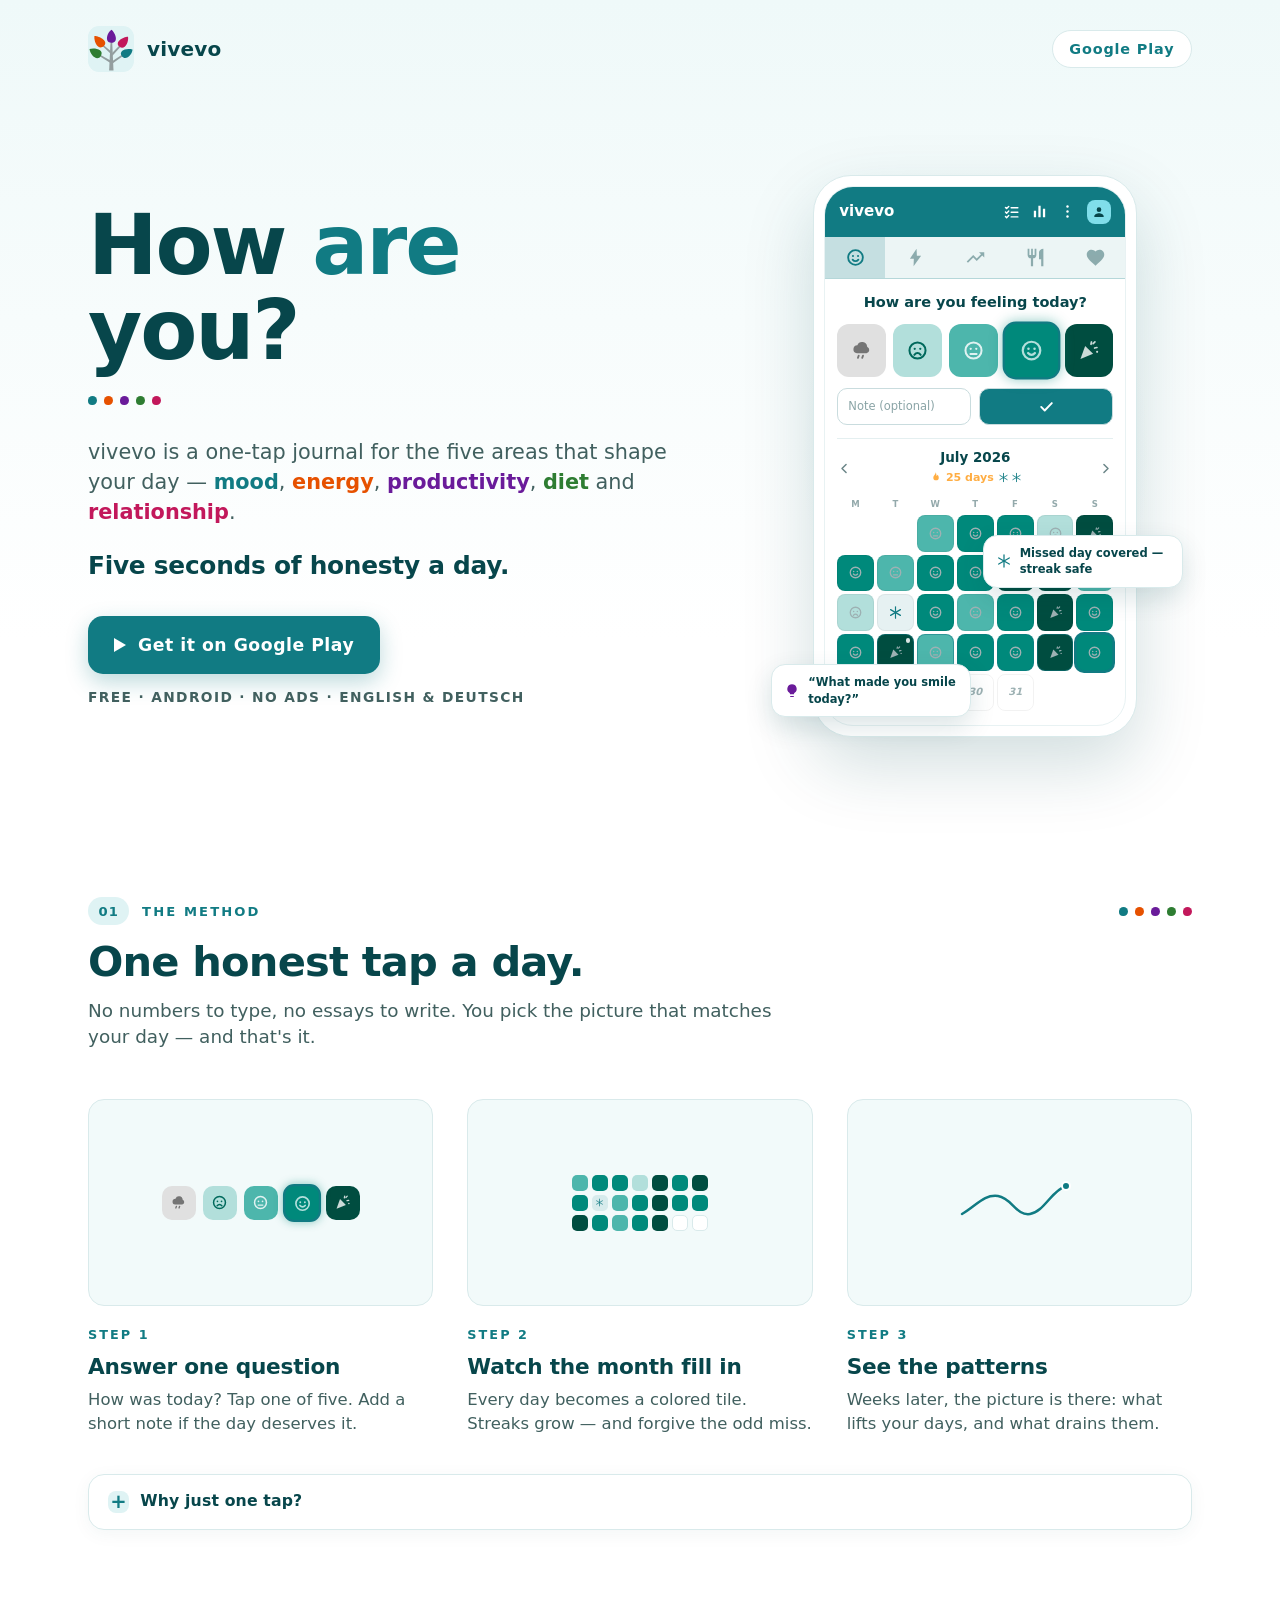
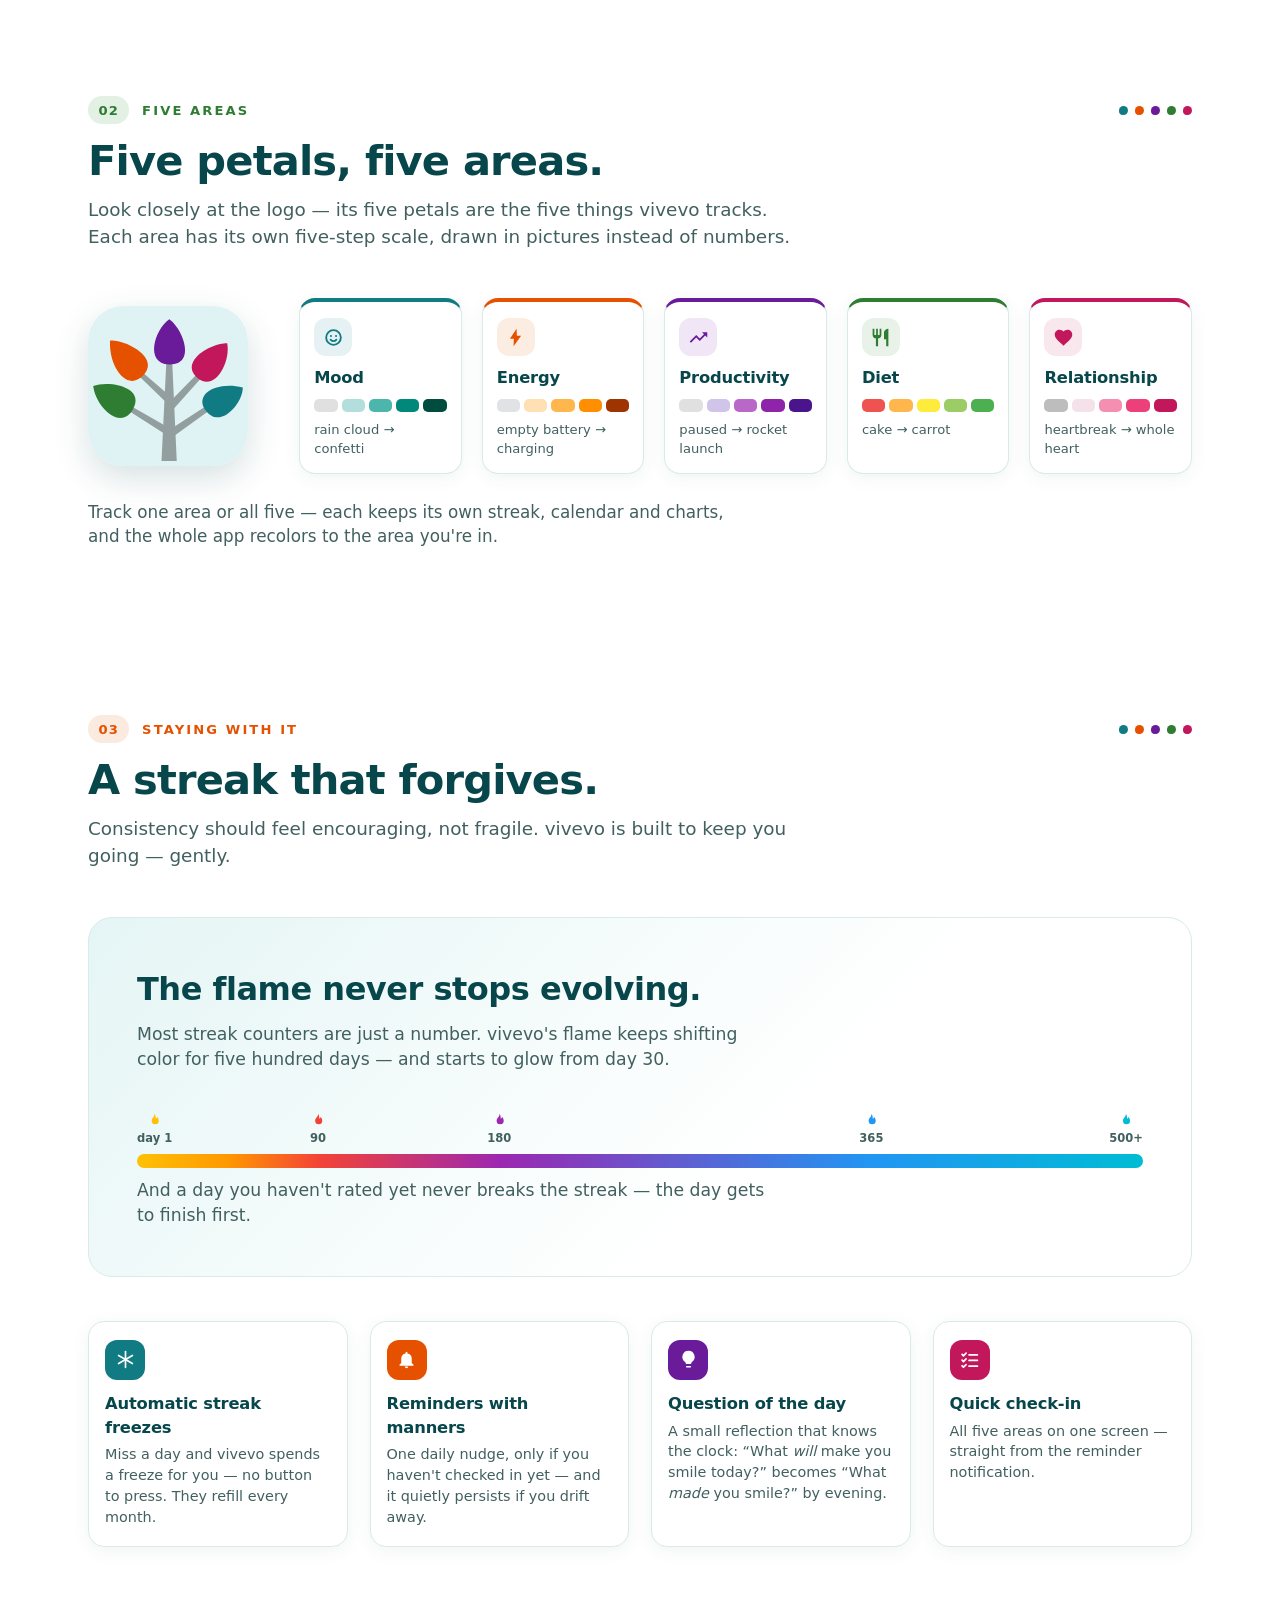
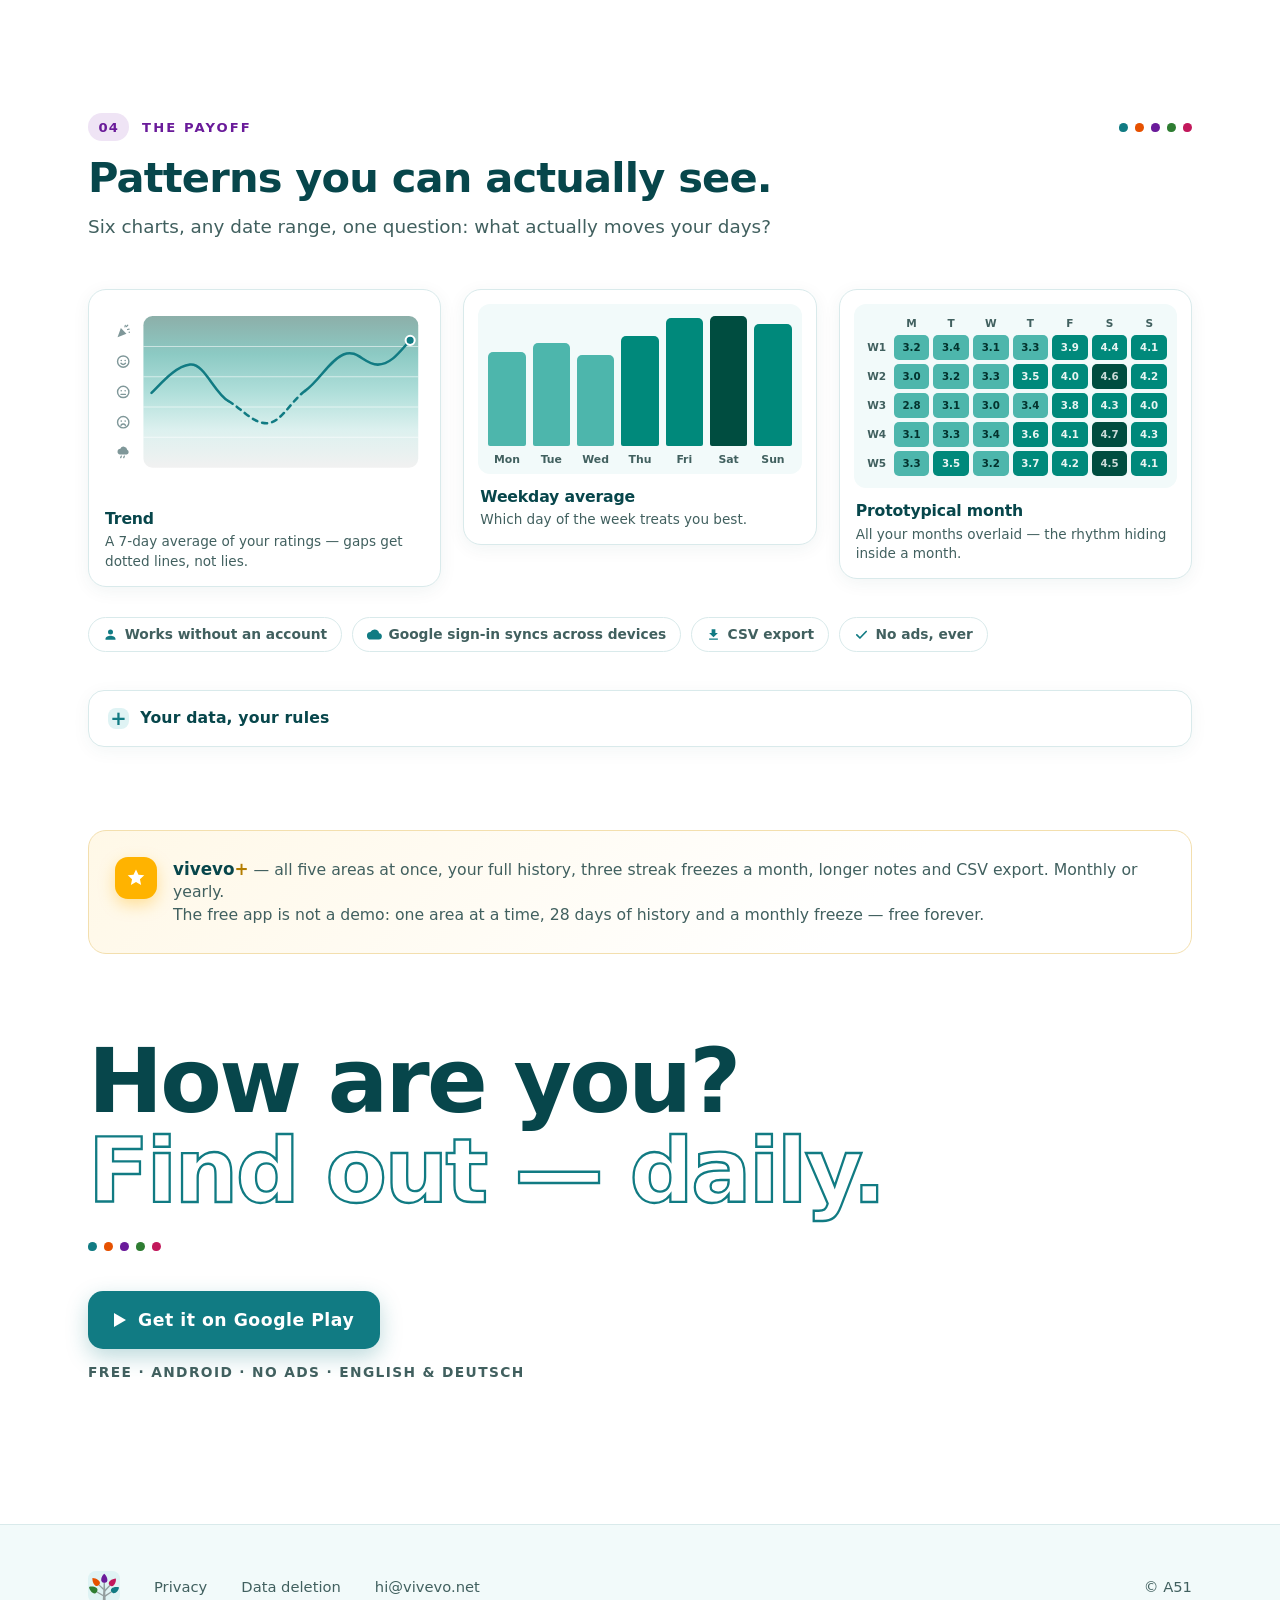
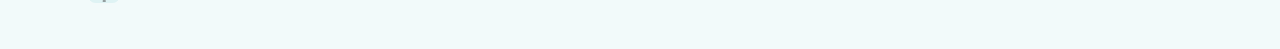
==== index.html @ 6d3a75ff "Add landing page One-tap daily life tracker landing page in vivevo's visual identity: CSS-drawn home" ====
<!DOCTYPE html>
<html lang="en">
<head>
<meta charset="utf-8">
<meta name="viewport" content="width=device-width, initial-scale=1">
<title>vivevo — how are you?</title>
<meta name="description" content="vivevo is a one-tap journal for mood, energy, productivity, diet and relationship. Five seconds of honesty a day, a forgiving streak, and patterns you can actually see. Free on Android.">
<meta name="theme-color" content="#117B83">
<meta property="og:title" content="vivevo — how are you?">
<meta property="og:description" content="A one-tap journal for the five areas that shape your day. Five seconds of honesty, once a day.">
<meta property="og:type" content="website">
<meta property="og:url" content="https://vivevo.net/">
<link rel="icon" type="image/svg+xml" href="vivevo.svg">
<style>
:root{
  --teal:#117B83;
  --teal-dk:#0C6068;
  --ink:#07464B;
  --body:#41605F;
  --mist:#DFF3F4;
  --mist-soft:#F2FAFA;
  --line:#D9EAEB;
  --amber:#FFB300;
  --mood:#117B83; --energy:#E65100; --prod:#6A1B9A; --diet:#2E7D32; --rel:#C2185B;
}
*{margin:0;padding:0;box-sizing:border-box}
html{scroll-behavior:smooth}
@media (prefers-reduced-motion:reduce){html{scroll-behavior:auto}}
html,body{overflow-x:hidden;overflow-x:clip}
body{
  background:linear-gradient(#EFF9F9,#FFFFFF 640px);
  color:var(--ink);
  font-family:system-ui,-apple-system,"Segoe UI",Roboto,"Helvetica Neue",Arial,sans-serif;
  line-height:1.45;
  -webkit-font-smoothing:antialiased;
}
img{display:block;max-width:100%;height:auto}
a{color:inherit}
a:focus-visible,summary:focus-visible{outline:3px solid var(--teal);outline-offset:3px;border-radius:6px}
.ic{width:1em;height:1em;display:block}
.wrap{max-width:1200px;margin-inline:auto;padding-inline:clamp(20px,5vw,48px)}
.sr{position:absolute;width:1px;height:1px;overflow:hidden;clip:rect(0 0 0 0);white-space:nowrap}

/* ---------- header ---------- */
.top{display:flex;align-items:center;gap:13px;padding-block:clamp(16px,2.5vw,26px)}
.top img{width:clamp(38px,4vw,46px);height:auto;border-radius:24%}
.top .name{font-weight:800;font-size:clamp(1.05rem,2vw,1.25rem);letter-spacing:.01em}
.top .toplink{margin-left:auto;color:var(--teal);text-decoration:none;font-weight:700;font-size:.9rem;letter-spacing:.06em;border:1.5px solid var(--line);background:#fff;border-radius:999px;padding:.55em 1.15em;white-space:nowrap}
.top .toplink:hover{border-color:var(--teal);background:var(--mist-soft)}

/* ---------- petal dots ---------- */
.petals{display:inline-flex;gap:7px;align-items:center}
.petals i{width:9px;height:9px;border-radius:50% 50% 50% 4px;display:block}
.petals i:nth-child(1){background:var(--mood)}
.petals i:nth-child(2){background:var(--energy)}
.petals i:nth-child(3){background:var(--prod)}
.petals i:nth-child(4){background:var(--diet)}
.petals i:nth-child(5){background:var(--rel)}

/* ---------- hero ---------- */
.hero{display:grid;grid-template-columns:minmax(0,7fr) minmax(0,5fr);gap:clamp(28px,5vw,72px);align-items:center;padding-block:clamp(36px,6vw,96px)}
.hero h1{font-size:clamp(2.7rem,7vw,5.2rem);font-weight:800;letter-spacing:-.025em;line-height:1.02}
.hero h1 em{font-style:normal;color:var(--teal)}
.hero .petals{margin-top:clamp(14px,2vw,22px)}
.tag{margin-top:clamp(16px,2.4vw,26px);color:var(--body);font-size:clamp(1.05rem,1.7vw,1.3rem);max-width:44ch}
.tag b{font-weight:800}
.tag .w-mood{color:var(--mood)} .tag .w-energy{color:var(--energy)} .tag .w-prod{color:var(--prod)} .tag .w-diet{color:var(--diet)} .tag .w-rel{color:var(--rel)}
.pitch{margin-top:.85em;font-weight:800;font-size:clamp(1.2rem,2.2vw,1.55rem);letter-spacing:-.01em}
.play{display:inline-flex;align-items:center;gap:.7em;margin-top:clamp(20px,2.8vw,32px);background:var(--teal);color:#fff;text-decoration:none;font-weight:800;letter-spacing:.03em;font-size:clamp(.95rem,1.4vw,1.08rem);padding:.95em 1.5em;border-radius:15px;box-shadow:0 8px 22px rgba(17,123,131,.28)}
.play .tri{width:0;height:0;border-left:.72em solid #fff;border-top:.46em solid transparent;border-bottom:.46em solid transparent}
.play:hover{background:var(--teal-dk)}
.free{margin-top:14px;color:var(--body);font-size:.86rem;letter-spacing:.1em;text-transform:uppercase;font-weight:700}

/* hero art: the phone */
.hero-art{position:relative;justify-self:center;width:min(324px,100%)}
.hero-art::before{content:"";position:absolute;inset:-16% -22%;background:radial-gradient(closest-side,rgba(133,206,211,.5),rgba(223,243,244,0) 74%);z-index:-1;pointer-events:none}
.phone{background:#fff;border:1px solid var(--line);border-radius:38px;padding:10px;box-shadow:0 28px 70px rgba(7,70,75,.18)}
.screen{border-radius:29px;overflow:hidden;border:1px solid #E8F2F3;background:#fff}
.pbar{background:var(--teal);color:#fff;display:flex;align-items:center;gap:11px;padding:13px 14px;font-weight:700;font-size:15px}
.pbar .picons{margin-left:auto;display:flex;align-items:center;gap:11px;color:#fff}
.pbar .ic{width:17px;height:17px}
.pbar .avatar{width:24px;height:24px;border-radius:8px;background:#80DEEA;color:var(--ink);display:grid;place-items:center}
.pbar .avatar .ic{width:14px;height:14px}
.ptabs{display:grid;grid-template-columns:repeat(5,1fr);background:rgba(17,123,131,.08);border-bottom:1px solid rgba(17,123,131,.25)}
.ptabs span{display:grid;place-items:center;padding:10px 0;color:rgba(7,70,75,.42)}
.ptabs .ic{width:21px;height:21px}
.ptabs .on{background:rgba(17,123,131,.18);color:var(--teal)}
.pbody{padding:13px 12px 14px}
.pq{text-align:center;font-weight:700;font-size:14.5px;margin-bottom:11px}
.prate{display:flex;justify-content:space-between;gap:7px}
.prate b{flex:1;aspect-ratio:1;border-radius:12px;display:grid;place-items:center}
.prate .ic{width:23px;height:23px}
.prate .sel{transform:scale(1.09);border:2.5px solid var(--teal);box-shadow:0 0 12px rgba(0,137,123,.45)}
.pnote{display:flex;gap:8px;margin-top:11px;align-items:stretch}
.pnote span{flex:1;border:1.2px solid #C9DCDE;border-radius:10px;padding:9px 10px;color:#8AA4A6;font-size:11.5px}
.pnote .psave{width:44px;border-radius:10px;background:var(--teal);display:grid;place-items:center;color:#fff}
.pnote .ic{width:17px;height:17px}
.pmonth{border-top:1px solid #E4EFF0;margin-top:13px;padding-top:9px;display:flex;align-items:center;justify-content:space-between;color:#6B8688}
.pmonth .ic{width:15px;height:15px}
.pmid{text-align:center;color:var(--ink)}
.pmid .m{font-weight:800;font-size:13.5px;display:block}
.pstreak{display:inline-flex;align-items:center;gap:4px;font-size:11px;font-weight:700;color:#FFAD42}
.pstreak .ic{width:13px;height:13px}
.pstreak .snow{color:var(--teal);display:inline-flex;gap:2px}
.pstreak .snow .ic{width:11px;height:11px}
.pweek{display:grid;grid-template-columns:repeat(7,1fr);gap:3px;margin-top:8px;text-align:center;font-size:8.5px;font-weight:700;color:#93A9AB;letter-spacing:.04em}
.pgrid{display:grid;grid-template-columns:repeat(7,1fr);gap:3px;margin-top:4px}
.pgrid .d{position:relative;aspect-ratio:1;border-radius:8px;display:grid;place-items:center;font-size:10px;font-weight:600;color:#9DB1B3;border:1px solid rgba(0,0,0,.05)}
.pgrid .d .ic{width:15px;height:15px}
.pgrid .blank{visibility:hidden}
.pgrid .fz{background:rgba(17,123,131,.1);color:var(--teal)}
.pgrid .ed{border:1.4px solid rgba(17,123,131,.5)}
.pgrid .today{box-shadow:0 0 0 2px var(--teal)}
.pgrid .n::after{content:"";position:absolute;top:3px;right:3px;width:4.5px;height:4.5px;border-radius:2px;background:rgba(255,255,255,.85)}
.r1{background:#E0E0E0;color:#757575}
.r2{background:#B2DFDB;color:#00695C}
.r3{background:#4DB6AC;color:#E0F2F1}
.r4{background:#00897B;color:#B2DFDB}
.r5{background:#004D40;color:#CBDAD8}
/* floating chips */
.fcard{position:absolute;display:flex;gap:8px;align-items:center;background:#fff;border:1px solid var(--line);border-radius:14px;padding:9px 12px;font-size:11.5px;font-weight:600;color:var(--ink);box-shadow:0 10px 26px rgba(7,70,75,.14);max-width:200px}
.fcard .ic{width:16px;height:16px;flex:none}
.f-qotd{left:-13%;bottom:3.5%;color:var(--ink)}
.f-qotd .ic{color:var(--prod)}
.f-frozen{right:-14%;top:64%}
.f-frozen .ic{color:var(--teal)}

/* ---------- sections ---------- */
section{padding-block:clamp(44px,6.5vw,96px)}
.kick{display:flex;align-items:center;gap:.8em;margin-bottom:14px}
.knum{font-weight:800;font-size:.82rem;padding:.35em .8em;border-radius:999px;background:var(--mist);color:var(--teal);letter-spacing:.08em}
.klab{font-weight:800;font-size:.82rem;letter-spacing:.16em;text-transform:uppercase;color:var(--teal)}
.kick .petals{margin-left:auto}
.k-diet .knum,.k-diet .klab{color:var(--diet)} .k-diet .knum{background:#E3F1E4}
.k-energy .knum,.k-energy .klab{color:var(--energy)} .k-energy .knum{background:#FBEADF}
.k-prod .knum,.k-prod .klab{color:var(--prod)} .k-prod .knum{background:#EFE4F5}
section h2{font-size:clamp(1.7rem,3.6vw,2.6rem);font-weight:800;letter-spacing:-.02em;line-height:1.1}
.lead{margin-top:.7em;color:var(--body);font-size:clamp(1rem,1.5vw,1.15rem);max-width:62ch}
.sechead{margin-bottom:clamp(26px,4vw,48px)}

/* cards */
.card{background:#fff;border:1px solid var(--line);border-radius:18px;box-shadow:0 4px 18px rgba(7,70,75,.06)}

/* ---------- method steps ---------- */
.steps{list-style:none;display:grid;grid-template-columns:repeat(3,minmax(0,1fr));gap:clamp(18px,3vw,34px)}
.step .art{aspect-ratio:5/3;border-radius:16px;background:var(--mist-soft);border:1px solid var(--line);display:grid;place-items:center;margin-bottom:16px;overflow:hidden}
.step .num{color:var(--teal);font-weight:800;font-size:.8rem;letter-spacing:.16em}
.step h3{font-weight:800;font-size:clamp(1.1rem,1.9vw,1.35rem);margin-top:.25em;letter-spacing:-.01em}
.step p{color:var(--body);font-size:clamp(.95rem,1.4vw,1.03rem);margin-top:.35em;max-width:34ch}
.mini-rate{display:flex;gap:7px}
.mini-rate b{width:34px;height:34px;border-radius:10px;display:grid;place-items:center}
.mini-rate .ic{width:17px;height:17px}
.mini-rate .sel{transform:scale(1.12);border:2px solid var(--teal);box-shadow:0 0 9px rgba(0,137,123,.45)}
.mini-month{display:grid;grid-template-columns:repeat(7,16px);gap:4px}
.mini-month i{width:16px;height:16px;border-radius:5px;display:grid;place-items:center}
.mini-month .ic{width:9px;height:9px}
.mini-month .mm-e{background:#fff;border:1px solid var(--line)}
.mini-month .mm-f{background:rgba(17,123,131,.12);color:var(--teal)}

/* ---------- areas ---------- */
.areas-flex{display:grid;grid-template-columns:auto minmax(0,1fr);gap:clamp(24px,4vw,56px);align-items:center}
.arealogo{width:clamp(110px,13vw,160px);border-radius:22%;box-shadow:0 12px 34px rgba(7,70,75,.16)}
.areas{list-style:none;display:grid;grid-template-columns:repeat(5,minmax(0,1fr));gap:clamp(12px,1.8vw,20px)}
.area{padding:16px 14px 15px;border-radius:16px;background:#fff;border:1px solid var(--line);border-top:4px solid var(--c);box-shadow:0 4px 18px rgba(7,70,75,.06)}
.area .achip{width:38px;height:38px;border-radius:12px;display:grid;place-items:center;color:var(--c);background:var(--tint,#F2FAFA)}
.area .achip .ic{width:21px;height:21px}
.area h3{font-size:1.02rem;font-weight:800;margin-top:10px;letter-spacing:-.01em}
.area .scale{display:flex;gap:4px;margin-top:9px}
.area .scale i{flex:1;height:13px;border-radius:5px}
.area p{margin-top:8px;color:var(--body);font-size:.82rem}
.areanote{margin-top:clamp(18px,2.6vw,26px);color:var(--body);font-size:clamp(.95rem,1.4vw,1.05rem);max-width:62ch}

/* ---------- streak band ---------- */
.band{border-radius:24px;background:linear-gradient(135deg,#E5F5F5,#FFFFFF 62%);border:1px solid var(--line);padding:clamp(24px,4vw,48px);margin-bottom:clamp(24px,3.6vw,44px)}
.band h3{font-size:clamp(1.35rem,2.8vw,2rem);font-weight:800;letter-spacing:-.015em}
.band>p{color:var(--body);margin-top:.55em;font-size:clamp(.95rem,1.4vw,1.08rem);max-width:58ch}
.ramp-wrap{margin-top:clamp(26px,4vw,40px);padding-top:42px;position:relative}
.ramp{height:14px;border-radius:999px;background:linear-gradient(90deg,#FFC107 0%,#FF9800 9%,#F44336 18%,#9C27B0 36%,#2196F3 73%,#00BCD4 100%)}
.rmark{position:absolute;top:0;transform:translateX(-50%);display:flex;flex-direction:column;align-items:center;gap:1px}
.rmark .ic{width:17px;height:17px}
.rmark span{font-size:.72rem;font-weight:700;color:var(--body);white-space:nowrap}
.rmark:first-of-type{transform:none}
.rmark:last-of-type{transform:translateX(-100%)}
.ramp-cap{margin-top:12px;color:var(--body);font-size:.88rem}

/* ---------- feature tiles ---------- */
.tiles{list-style:none;display:grid;grid-template-columns:repeat(4,minmax(0,1fr));gap:clamp(14px,2.2vw,22px)}
.tiles li{padding:18px 16px;border-radius:16px;background:#fff;border:1px solid var(--line);box-shadow:0 4px 18px rgba(7,70,75,.06)}
.tiles .tchip{width:40px;height:40px;border-radius:12px;display:grid;place-items:center;color:#fff}
.tiles .tchip .ic{width:21px;height:21px}
.t-teal{background:var(--teal)} .t-energy{background:var(--energy)} .t-prod{background:var(--prod)} .t-rel{background:var(--rel)} .t-diet{background:var(--diet)}
.tiles h3{font-weight:800;font-size:1.02rem;margin-top:12px;letter-spacing:-.01em}
.tiles p{color:var(--body);font-size:.9rem;margin-top:.35em}
@media (prefers-reduced-motion:no-preference){
  .tiles li,.area,.chart{transition:transform .18s ease}
  .tiles li:hover,.area:hover,.chart:hover{transform:translateY(-4px)}
}

/* ---------- details ---------- */
details{border:1px solid var(--line);border-radius:16px;margin-top:clamp(22px,3.4vw,38px);background:#fff;box-shadow:0 4px 18px rgba(7,70,75,.05)}
details summary{list-style:none;cursor:pointer;display:flex;align-items:center;gap:.7em;font-weight:800;letter-spacing:.01em;font-size:.98rem;padding:1em 1.2em;color:var(--ink)}
details summary::-webkit-details-marker{display:none}
details summary::before{content:"+" / "";font-weight:800;font-size:1.25em;line-height:1;width:1.1em;height:1.1em;display:grid;place-items:center;border-radius:8px;background:var(--mist);color:var(--teal);flex:none}
details[open] summary::before{content:"\2212" / ""}
details .dbody{padding:0 1.25em 1.25em 3.2em;color:var(--body);font-size:.97rem;max-width:72ch}
details .dbody p+p{margin-top:.7em}

/* ---------- charts ---------- */
.charts{display:grid;grid-template-columns:repeat(3,minmax(0,1fr));gap:clamp(14px,2.2vw,22px);align-items:start}
.chart{margin:0;padding:14px;border-radius:18px;background:#fff;border:1px solid var(--line);box-shadow:0 4px 18px rgba(7,70,75,.06)}
.chart .cplot{border-radius:12px;overflow:hidden}
.chart figcaption{margin-top:12px;padding-inline:2px}
.chart figcaption b{display:block;font-size:.98rem;letter-spacing:-.01em}
.chart figcaption span{display:block;color:var(--body);font-size:.85rem;margin-top:2px}
.wbars{display:flex;gap:7px;align-items:flex-end;height:170px;padding:12px 10px 6px;background:var(--mist-soft);border-radius:12px}
.wb{flex:1;display:flex;flex-direction:column;align-items:center;gap:6px;height:100%;justify-content:flex-end}
.wb i{width:100%;border-radius:5px 5px 2px 2px;display:block}
.wb span{font-size:.68rem;font-weight:700;color:var(--body)}
.hmap{background:var(--mist-soft);border-radius:12px;padding:12px 10px}
.hrow{display:grid;grid-template-columns:26px repeat(7,1fr);gap:4px;margin-top:4px;align-items:center}
.hrow:first-child{margin-top:0}
.hlab{font-size:.66rem;font-weight:700;color:var(--body);text-align:center}
.hcell{height:25px;border-radius:5px;display:grid;place-items:center;font-size:.64rem;font-weight:700}
.h3v{background:#4DB6AC;color:#03332E}
.h4v{background:#00897B;color:#E8F5F3}
.h5v{background:#004D40;color:#CBDAD8}
.chips{margin-top:clamp(20px,3vw,30px);display:flex;flex-wrap:wrap;gap:10px}
.chips span{display:inline-flex;align-items:center;gap:.5em;border:1px solid var(--line);background:#fff;border-radius:999px;padding:.5em 1em;font-size:.86rem;font-weight:700;color:var(--body)}
.chips .ic{width:15px;height:15px;color:var(--teal)}

/* ---------- plus band ---------- */
.plus{display:flex;gap:16px;align-items:flex-start;border:1px solid #F3DFAE;border-radius:18px;background:linear-gradient(135deg,#FFF8E7,#FFFFFF 70%);padding:clamp(18px,2.6vw,26px);color:var(--body);font-size:.98rem}
.plus .pchip{flex:none;width:42px;height:42px;border-radius:13px;background:var(--amber);display:grid;place-items:center;color:#fff;box-shadow:0 6px 16px rgba(255,179,0,.35)}
.plus .pchip .ic{width:22px;height:22px}
.plus b{color:var(--ink);font-weight:800}
.plus .pname{font-size:1.05rem}
.plus .pname em{font-style:normal;color:#B37D00}

/* ---------- cta ---------- */
.cta{text-align:left}
.cta h2{font-size:clamp(2.4rem,7.5vw,5.6rem);font-weight:800;line-height:1;letter-spacing:-.03em}
.cta h2 .hollow{color:var(--teal)}
@supports ((-webkit-text-stroke:2px #117B83)){
  .cta h2 .hollow{color:transparent;-webkit-text-stroke:clamp(1.3px,.22vw,2.3px) var(--teal)}
}
.cta .petals{margin-top:clamp(16px,2.4vw,26px)}
.cta .play{margin-top:clamp(20px,3vw,34px)}

/* ---------- footer ---------- */
footer{border-top:1px solid var(--line);padding-block:clamp(26px,3.8vw,44px);margin-top:clamp(28px,4.5vw,60px);background:var(--mist-soft)}
footer .frow{display:flex;flex-wrap:wrap;align-items:center;gap:16px clamp(18px,3vw,34px)}
footer img{width:32px;height:auto;border-radius:24%}
footer a{color:var(--body);text-decoration:none;font-size:.92rem;display:inline-block;padding-block:.5em}
footer a:hover{color:var(--ink);text-decoration:underline}
footer .copy{margin-left:auto;color:var(--body);font-size:.92rem}

/* ---------- responsive ---------- */
@media (max-width:960px){
  .hero{grid-template-columns:1fr;padding-block:clamp(24px,5vw,52px)}
  .hero-art{margin-top:10px}
  .f-qotd{left:-4%}
  .f-frozen{right:-5%}
  .steps{grid-template-columns:1fr;gap:20px}
  .step{display:grid;grid-template-columns:128px 1fr;gap:16px;align-items:center}
  .step .art{aspect-ratio:1;margin-bottom:0;padding:6px}
  .mini-rate b{width:20px;height:20px;border-radius:7px}
  .mini-rate{gap:4px}
  .mini-rate .ic{width:13px;height:13px}
  .mini-month{grid-template-columns:repeat(7,11px);gap:3px}
  .mini-month i{width:11px;height:11px;border-radius:4px}
  .step .mini-trend{width:88px}
  .areas-flex{grid-template-columns:1fr;justify-items:center;text-align:center}
  .areas{grid-template-columns:repeat(auto-fit,minmax(150px,1fr));width:100%}
  .tiles{grid-template-columns:repeat(2,minmax(0,1fr))}
  .charts{grid-template-columns:1fr}
  .kick .petals{display:none}
}
@media (max-width:440px){
  .top .toplink{display:none}
  .tiles{grid-template-columns:1fr}
  .fcard{display:none}
}
</style>
</head>
<body>

<svg width="0" height="0" style="position:absolute" aria-hidden="true"><defs>
<symbol id="i-rain" viewBox="0 0 24 24"><path fill="currentColor" d="M7.2 14.9a4.2 4.2 0 0 1 .5-8.36A5.3 5.3 0 0 1 17.9 8a3.65 3.65 0 0 1-.6 6.9z"/><g stroke="currentColor" stroke-width="1.9" stroke-linecap="round" fill="none"><path d="M9.1 17.4l-.85 2.3"/><path d="M13.6 17.4l-.85 2.3"/></g></symbol>
<symbol id="i-sad" viewBox="0 0 24 24"><circle cx="12" cy="12" r="8.4" fill="none" stroke="currentColor" stroke-width="2.1"/><circle cx="9.1" cy="10.3" r="1.2" fill="currentColor"/><circle cx="14.9" cy="10.3" r="1.2" fill="currentColor"/><path d="M8.7 16.5c2-2.4 4.6-2.4 6.6 0" fill="none" stroke="currentColor" stroke-width="2.1" stroke-linecap="round"/></symbol>
<symbol id="i-meh" viewBox="0 0 24 24"><circle cx="12" cy="12" r="8.4" fill="none" stroke="currentColor" stroke-width="2.1"/><circle cx="9.1" cy="10.3" r="1.2" fill="currentColor"/><circle cx="14.9" cy="10.3" r="1.2" fill="currentColor"/><path d="M8.8 15.7h6.4" stroke="currentColor" stroke-width="2.1" stroke-linecap="round"/></symbol>
<symbol id="i-smile" viewBox="0 0 24 24"><circle cx="12" cy="12" r="8.4" fill="none" stroke="currentColor" stroke-width="2.1"/><circle cx="9.1" cy="10.3" r="1.2" fill="currentColor"/><circle cx="14.9" cy="10.3" r="1.2" fill="currentColor"/><path d="M8.7 14.4c2 2.4 4.6 2.4 6.6 0" fill="none" stroke="currentColor" stroke-width="2.1" stroke-linecap="round"/></symbol>
<symbol id="i-confetti" viewBox="0 0 24 24"><path fill="currentColor" d="M3.6 20.9 8.5 7.2l8.3 8.3z"/><g stroke="currentColor" stroke-width="1.8" stroke-linecap="round" fill="none"><path d="M14.6 5.5l.5-2.4"/><path d="M18.4 9.4l2.4-.5"/><path d="M16.8 4.9l1.9-1.9"/></g><circle cx="21" cy="13.4" r="1.1" fill="currentColor"/></symbol>
<symbol id="i-flame" viewBox="0 0 24 24"><path fill="currentColor" d="M12 2.3c.9 4-4 5.7-4 10a5 5 0 0 0 10 0c0-2.1-1-3.9-2.2-5.3-.3 1.1-1 2-2 2.4 0-2.7-.3-5.2-1.8-7.1z"/></symbol>
<symbol id="i-snow" viewBox="0 0 24 24"><g stroke="currentColor" stroke-width="1.9" stroke-linecap="round"><path d="M12 2.9v18.2"/><path d="M4.1 7.4l15.8 9.2"/><path d="M19.9 7.4L4.1 16.6"/></g></symbol>
<symbol id="i-bolt" viewBox="0 0 24 24"><path fill="currentColor" d="M13.2 2 5.6 13.4h4.5L9.8 22l8.6-11.9h-4.8z"/></symbol>
<symbol id="i-trend" viewBox="0 0 24 24"><path fill="currentColor" d="M16 6l2.29 2.29-4.88 4.88-4-4L2 16.59 3.41 18l6-6 4 4 6.3-6.29L22 12V6z"/></symbol>
<symbol id="i-food" viewBox="0 0 24 24"><path fill="currentColor" d="M11 9H9V2H7v7H5V2H3v7c0 2.12 1.66 3.84 3.75 3.97V22h2.5v-9.03C11.34 12.84 13 11.12 13 9V2h-2v7zm5-3v8h2.5v8H21V2c-2.76 0-5 2.24-5 4z"/></symbol>
<symbol id="i-heart" viewBox="0 0 24 24"><path fill="currentColor" d="M12 21.35l-1.45-1.32C5.4 15.36 2 12.28 2 8.5 2 5.42 4.42 3 7.5 3c1.74 0 3.41.81 4.5 2.09C13.09 3.81 14.76 3 16.5 3 19.58 3 22 5.42 22 8.5c0 3.78-3.4 6.86-8.55 11.54L12 21.35z"/></symbol>
<symbol id="i-check" viewBox="0 0 24 24"><path d="M4.5 12.6l5 5L19.5 7.2" fill="none" stroke="currentColor" stroke-width="2.7" stroke-linecap="round" stroke-linejoin="round"/></symbol>
<symbol id="i-chart" viewBox="0 0 24 24"><path fill="currentColor" d="M4 11h3.2v9H4zM10.4 4h3.2v16h-3.2zM16.8 8H20v12h-3.2z"/></symbol>
<symbol id="i-list" viewBox="0 0 24 24"><g stroke="currentColor" stroke-width="2" stroke-linecap="round" stroke-linejoin="round" fill="none"><path d="M3.5 6.2l1.6 1.6 3-3"/><path d="M3.5 12.7l1.6 1.6 3-3"/><path d="M3.5 19.2l1.6 1.6 3-3"/><path d="M11.5 6.6H21"/><path d="M11.5 13.1H21"/><path d="M11.5 19.6H21"/></g></symbol>
<symbol id="i-dots" viewBox="0 0 24 24"><circle cx="12" cy="5" r="1.7" fill="currentColor"/><circle cx="12" cy="12" r="1.7" fill="currentColor"/><circle cx="12" cy="19" r="1.7" fill="currentColor"/></symbol>
<symbol id="i-bell" viewBox="0 0 24 24"><path fill="currentColor" d="M12 22a2 2 0 0 0 2-2h-4a2 2 0 0 0 2 2zm6-6v-5a6 6 0 0 0-5-5.91V4a1 1 0 1 0-2 0v1.09A6 6 0 0 0 6 11v5l-2 2v1h16v-1l-2-2z"/></symbol>
<symbol id="i-bulb" viewBox="0 0 24 24"><path fill="currentColor" d="M9.3 21h5.4v-1.6H9.3zM12 2a7 7 0 0 0-4 12.74c.63.44 1 1.16 1 1.93v.33h6v-.33c0-.77.37-1.49 1-1.93A7 7 0 0 0 12 2z"/></symbol>
<symbol id="i-star" viewBox="0 0 24 24"><path fill="currentColor" d="M12 2.6l2.7 5.8 6.3.7-4.7 4.3 1.3 6.2-5.6-3.2-5.6 3.2 1.3-6.2L3 9.1l6.3-.7z"/></symbol>
<symbol id="i-download" viewBox="0 0 24 24"><path fill="currentColor" d="M19 9.5h-4v-6H9v6H5l7 7zM5 18.5v2h14v-2z"/></symbol>
<symbol id="i-user" viewBox="0 0 24 24"><path fill="currentColor" d="M12 12a4 4 0 1 0-4-4 4 4 0 0 0 4 4zm0 2c-3.3 0-8 1.7-8 5v1.5h16V19c0-3.3-4.7-5-8-5z"/></symbol>
<symbol id="i-chev-l" viewBox="0 0 24 24"><path d="M14.5 5.5 8 12l6.5 6.5" fill="none" stroke="currentColor" stroke-width="2.4" stroke-linecap="round" stroke-linejoin="round"/></symbol>
<symbol id="i-chev-r" viewBox="0 0 24 24"><path d="M9.5 5.5 16 12l-6.5 6.5" fill="none" stroke="currentColor" stroke-width="2.4" stroke-linecap="round" stroke-linejoin="round"/></symbol>
<symbol id="i-cloudsync" viewBox="0 0 24 24"><path fill="currentColor" d="M19.35 10.04A7.49 7.49 0 0 0 12 4 7.49 7.49 0 0 0 5.35 8.04 5.994 5.994 0 0 0 6 20h13a5 5 0 0 0 .35-9.96z"/></symbol>
</defs></svg>

<header class="wrap top">
  <img src="vivevo.svg" alt="" width="46" height="46">
  <span class="name">vivevo</span>
  <a class="toplink" href="https://play.google.com/store/apps/details?id=io.a51.vivevo">Google&nbsp;Play</a>
</header>

<main>

  <section class="wrap hero" aria-label="Introduction">
    <div>
      <h1>How <em>are</em> you?</h1>
      <span class="petals" aria-hidden="true"><i></i><i></i><i></i><i></i><i></i></span>
      <p class="tag">vivevo is a one-tap journal for the five areas that shape your day —
        <b class="w-mood">mood</b>, <b class="w-energy">energy</b>, <b class="w-prod">productivity</b>,
        <b class="w-diet">diet</b> and <b class="w-rel">relationship</b>.</p>
      <p class="pitch">Five seconds of honesty a day.</p>
      <a class="play" href="https://play.google.com/store/apps/details?id=io.a51.vivevo"><span class="tri" aria-hidden="true"></span>Get it on Google&nbsp;Play</a>
      <p class="free">Free &middot; Android &middot; No ads &middot; English &amp; Deutsch</p>
    </div>

    <figure class="hero-art" role="img" aria-label="The vivevo home screen: the question ‘How are you feeling today?’ above five rating tiles from rain cloud to confetti, and a July calendar filled with colored day tiles, a 25-day streak flame and two streak freezes.">
      <div class="phone" aria-hidden="true">
        <div class="screen">
          <div class="pbar">vivevo
            <span class="picons">
              <svg class="ic"><use href="#i-list"/></svg>
              <svg class="ic"><use href="#i-chart"/></svg>
              <svg class="ic"><use href="#i-dots"/></svg>
              <span class="avatar"><svg class="ic"><use href="#i-user"/></svg></span>
            </span>
          </div>
          <div class="ptabs">
            <span class="on"><svg class="ic"><use href="#i-smile"/></svg></span>
            <span><svg class="ic"><use href="#i-bolt"/></svg></span>
            <span><svg class="ic"><use href="#i-trend"/></svg></span>
            <span><svg class="ic"><use href="#i-food"/></svg></span>
            <span><svg class="ic"><use href="#i-heart"/></svg></span>
          </div>
          <div class="pbody">
            <p class="pq">How are you feeling today?</p>
            <div class="prate">
              <b class="r1"><svg class="ic"><use href="#i-rain"/></svg></b>
              <b class="r2"><svg class="ic"><use href="#i-sad"/></svg></b>
              <b class="r3"><svg class="ic"><use href="#i-meh"/></svg></b>
              <b class="r4 sel"><svg class="ic"><use href="#i-smile"/></svg></b>
              <b class="r5"><svg class="ic"><use href="#i-confetti"/></svg></b>
            </div>
            <div class="pnote"><span>Note (optional)</span><span class="psave"><svg class="ic"><use href="#i-check"/></svg></span></div>
            <div class="pmonth">
              <svg class="ic"><use href="#i-chev-l"/></svg>
              <span class="pmid">
                <span class="m">July 2026</span>
                <span class="pstreak"><svg class="ic"><use href="#i-flame"/></svg>25 days
                  <span class="snow"><svg class="ic"><use href="#i-snow"/></svg><svg class="ic"><use href="#i-snow"/></svg></span>
                </span>
              </span>
              <svg class="ic"><use href="#i-chev-r"/></svg>
            </div>
            <div class="pweek"><span>M</span><span>T</span><span>W</span><span>T</span><span>F</span><span>S</span><span>S</span></div>
            <div class="pgrid">
              <i class="d blank"></i><i class="d blank"></i>
              <i class="d r3"><svg class="ic"><use href="#i-meh"/></svg></i>
              <i class="d r4"><svg class="ic"><use href="#i-smile"/></svg></i>
              <i class="d r4"><svg class="ic"><use href="#i-smile"/></svg></i>
              <i class="d r2"><svg class="ic"><use href="#i-sad"/></svg></i>
              <i class="d r5"><svg class="ic"><use href="#i-confetti"/></svg></i>
              <i class="d r4"><svg class="ic"><use href="#i-smile"/></svg></i>
              <i class="d r3"><svg class="ic"><use href="#i-meh"/></svg></i>
              <i class="d r4"><svg class="ic"><use href="#i-smile"/></svg></i>
              <i class="d r4"><svg class="ic"><use href="#i-smile"/></svg></i>
              <i class="d r5 n"><svg class="ic"><use href="#i-confetti"/></svg></i>
              <i class="d r5"><svg class="ic"><use href="#i-confetti"/></svg></i>
              <i class="d r3"><svg class="ic"><use href="#i-meh"/></svg></i>
              <i class="d r2"><svg class="ic"><use href="#i-sad"/></svg></i>
              <i class="d fz"><svg class="ic"><use href="#i-snow"/></svg></i>
              <i class="d r4"><svg class="ic"><use href="#i-smile"/></svg></i>
              <i class="d r3"><svg class="ic"><use href="#i-meh"/></svg></i>
              <i class="d r4"><svg class="ic"><use href="#i-smile"/></svg></i>
              <i class="d r5"><svg class="ic"><use href="#i-confetti"/></svg></i>
              <i class="d r4"><svg class="ic"><use href="#i-smile"/></svg></i>
              <i class="d r4 ed"><svg class="ic"><use href="#i-smile"/></svg></i>
              <i class="d r5 ed n"><svg class="ic"><use href="#i-confetti"/></svg></i>
              <i class="d r3 ed"><svg class="ic"><use href="#i-meh"/></svg></i>
              <i class="d r4 ed"><svg class="ic"><use href="#i-smile"/></svg></i>
              <i class="d r4 ed"><svg class="ic"><use href="#i-smile"/></svg></i>
              <i class="d r5 ed"><svg class="ic"><use href="#i-confetti"/></svg></i>
              <i class="d r4 ed today"><svg class="ic"><use href="#i-smile"/></svg></i>
              <i class="d">27</i><i class="d">28</i><i class="d">29</i><i class="d">30</i><i class="d">31</i>
            </div>
          </div>
        </div>
      </div>
      <span class="fcard f-qotd" aria-hidden="true"><svg class="ic"><use href="#i-bulb"/></svg>“What made you smile today?”</span>
      <span class="fcard f-frozen" aria-hidden="true"><svg class="ic"><use href="#i-snow"/></svg>Missed day covered — streak safe</span>
    </figure>
  </section>

  <section class="wrap" aria-labelledby="k-method">
    <div class="sechead">
      <div class="kick"><span class="knum">01</span><span class="klab" id="k-method">The method</span><span class="petals" aria-hidden="true"><i></i><i></i><i></i><i></i><i></i></span></div>
      <h2>One honest tap a day.</h2>
      <p class="lead">No numbers to type, no essays to write. You pick the picture that matches your day — and that's it.</p>
    </div>
    <ol class="steps">
      <li class="step">
        <div class="art" aria-hidden="true">
          <div class="mini-rate">
            <b class="r1"><svg class="ic"><use href="#i-rain"/></svg></b>
            <b class="r2"><svg class="ic"><use href="#i-sad"/></svg></b>
            <b class="r3"><svg class="ic"><use href="#i-meh"/></svg></b>
            <b class="r4 sel"><svg class="ic"><use href="#i-smile"/></svg></b>
            <b class="r5"><svg class="ic"><use href="#i-confetti"/></svg></b>
          </div>
        </div>
        <div>
          <span class="num">STEP 1</span>
          <h3>Answer one question</h3>
          <p>How was today? Tap one of five. Add a short note if the day deserves it.</p>
        </div>
      </li>
      <li class="step">
        <div class="art" aria-hidden="true">
          <div class="mini-month">
            <i class="r3"></i><i class="r4"></i><i class="r4"></i><i class="r2"></i><i class="r5"></i><i class="r4"></i><i class="r5"></i>
            <i class="r4"></i><i class="mm-f"><svg class="ic"><use href="#i-snow"/></svg></i><i class="r3"></i><i class="r4"></i><i class="r5"></i><i class="r4"></i><i class="r4"></i>
            <i class="r5"></i><i class="r4"></i><i class="r3"></i><i class="r4"></i><i class="r5"></i><i class="mm-e"></i><i class="mm-e"></i>
          </div>
        </div>
        <div>
          <span class="num">STEP 2</span>
          <h3>Watch the month fill in</h3>
          <p>Every day becomes a colored tile. Streaks grow — and forgive the odd miss.</p>
        </div>
      </li>
      <li class="step">
        <div class="art" aria-hidden="true">
          <svg class="mini-trend" width="130" height="70" viewBox="0 0 130 70">
            <path d="M8 46 C22 38,30 26,44 28 C58 30,62 48,76 46 C90 44,98 22,112 18" fill="none" stroke="#117B83" stroke-width="2.5" stroke-linecap="round"/>
            <circle cx="112" cy="18" r="4" fill="#117B83" stroke="#fff" stroke-width="2"/>
          </svg>
        </div>
        <div>
          <span class="num">STEP 3</span>
          <h3>See the patterns</h3>
          <p>Weeks later, the picture is there: what lifts your days, and what drains them.</p>
        </div>
      </li>
    </ol>
    <details>
      <summary>Why just one tap?</summary>
      <div class="dbody">
        <p>Because the habit is the hard part. A five-second check-in survives busy weeks, sick days and holidays — and an honest rating every day beats a detailed entry once a month. Patterns only appear when the data keeps coming.</p>
        <p>When you have more to say, there's a note. When you don't, a tap is a complete entry.</p>
      </div>
    </details>
  </section>

  <section class="wrap" aria-labelledby="k-areas">
    <div class="sechead">
      <div class="kick k-diet"><span class="knum">02</span><span class="klab" id="k-areas">Five areas</span><span class="petals" aria-hidden="true"><i></i><i></i><i></i><i></i><i></i></span></div>
      <h2>Five petals, five areas.</h2>
      <p class="lead">Look closely at the logo — its five petals are the five things vivevo tracks. Each area has its own five-step scale, drawn in pictures instead of numbers.</p>
    </div>
    <div class="areas-flex">
      <img class="arealogo" src="vivevo.svg" alt="The vivevo logo: a stylized plant whose five petals carry the five tracker colors.">
      <ul class="areas">
        <li class="area" style="--c:#117B83;--tint:#E5F1F2">
          <span class="achip" aria-hidden="true"><svg class="ic"><use href="#i-smile"/></svg></span>
          <h3>Mood</h3>
          <div class="scale" aria-hidden="true"><i style="background:#E0E0E0"></i><i style="background:#B2DFDB"></i><i style="background:#4DB6AC"></i><i style="background:#00897B"></i><i style="background:#004D40"></i></div>
          <p>rain cloud → confetti</p>
        </li>
        <li class="area" style="--c:#E65100;--tint:#FCEDE2">
          <span class="achip" aria-hidden="true"><svg class="ic"><use href="#i-bolt"/></svg></span>
          <h3>Energy</h3>
          <div class="scale" aria-hidden="true"><i style="background:#E1E2E6"></i><i style="background:#FFE0B2"></i><i style="background:#FFB74D"></i><i style="background:#FF8F00"></i><i style="background:#9E3500"></i></div>
          <p>empty battery → charging</p>
        </li>
        <li class="area" style="--c:#6A1B9A;--tint:#F0E6F5">
          <span class="achip" aria-hidden="true"><svg class="ic"><use href="#i-trend"/></svg></span>
          <h3>Productivity</h3>
          <div class="scale" aria-hidden="true"><i style="background:#E0E0E0"></i><i style="background:#D1C4E9"></i><i style="background:#BA68C8"></i><i style="background:#8E24AA"></i><i style="background:#4A148C"></i></div>
          <p>paused → rocket launch</p>
        </li>
        <li class="area" style="--c:#2E7D32;--tint:#E8F2E8">
          <span class="achip" aria-hidden="true"><svg class="ic"><use href="#i-food"/></svg></span>
          <h3>Diet</h3>
          <div class="scale" aria-hidden="true"><i style="background:#EF5350"></i><i style="background:#FFB74D"></i><i style="background:#FFEB3B"></i><i style="background:#9CCC65"></i><i style="background:#4CAF50"></i></div>
          <p>cake → carrot</p>
        </li>
        <li class="area" style="--c:#C2185B;--tint:#F9E7EE">
          <span class="achip" aria-hidden="true"><svg class="ic"><use href="#i-heart"/></svg></span>
          <h3>Relationship</h3>
          <div class="scale" aria-hidden="true"><i style="background:#BDBDBD"></i><i style="background:#F5E1E9"></i><i style="background:#F48FB1"></i><i style="background:#EC407A"></i><i style="background:#C2185B"></i></div>
          <p>heartbreak → whole heart</p>
        </li>
      </ul>
    </div>
    <p class="areanote">Track one area or all five — each keeps its own streak, calendar and charts, and the whole app recolors to the area you're in.</p>
  </section>

  <section class="wrap" aria-labelledby="k-streak">
    <div class="sechead">
      <div class="kick k-energy"><span class="knum">03</span><span class="klab" id="k-streak">Staying with it</span><span class="petals" aria-hidden="true"><i></i><i></i><i></i><i></i><i></i></span></div>
      <h2>A streak that forgives.</h2>
      <p class="lead">Consistency should feel encouraging, not fragile. vivevo is built to keep you going — gently.</p>
    </div>
    <div class="band">
      <h3>The flame never stops evolving.</h3>
      <p>Most streak counters are just a number. vivevo's flame keeps shifting color for five hundred days — and starts to glow from day 30.</p>
      <div class="ramp-wrap" role="img" aria-label="The streak flame's color journey: yellow at day 1, red at day 90, purple at day 180, blue at day 365, cyan at day 500 and beyond.">
        <span class="rmark" style="left:0" aria-hidden="true"><svg class="ic" style="color:#FFC107"><use href="#i-flame"/></svg><span>day 1</span></span>
        <span class="rmark" style="left:18%" aria-hidden="true"><svg class="ic" style="color:#F44336"><use href="#i-flame"/></svg><span>90</span></span>
        <span class="rmark" style="left:36%" aria-hidden="true"><svg class="ic" style="color:#9C27B0"><use href="#i-flame"/></svg><span>180</span></span>
        <span class="rmark" style="left:73%" aria-hidden="true"><svg class="ic" style="color:#2196F3"><use href="#i-flame"/></svg><span>365</span></span>
        <span class="rmark" style="left:100%" aria-hidden="true"><svg class="ic" style="color:#00BCD4"><use href="#i-flame"/></svg><span>500+</span></span>
        <div class="ramp"></div>
      </div>
      <p class="ramp-cap">And a day you haven't rated yet never breaks the streak — the day gets to finish first.</p>
    </div>
    <ul class="tiles">
      <li>
        <span class="tchip t-teal" aria-hidden="true"><svg class="ic"><use href="#i-snow"/></svg></span>
        <h3>Automatic streak freezes</h3>
        <p>Miss a day and vivevo spends a freeze for you — no button to press. They refill every month.</p>
      </li>
      <li>
        <span class="tchip t-energy" aria-hidden="true"><svg class="ic"><use href="#i-bell"/></svg></span>
        <h3>Reminders with manners</h3>
        <p>One daily nudge, only if you haven't checked in yet — and it quietly persists if you drift away.</p>
      </li>
      <li>
        <span class="tchip t-prod" aria-hidden="true"><svg class="ic"><use href="#i-bulb"/></svg></span>
        <h3>Question of the day</h3>
        <p>A small reflection that knows the clock: “What <em>will</em> make you smile today?” becomes “What <em>made</em> you smile?” by evening.</p>
      </li>
      <li>
        <span class="tchip t-rel" aria-hidden="true"><svg class="ic"><use href="#i-list"/></svg></span>
        <h3>Quick check-in</h3>
        <p>All five areas on one screen — straight from the reminder notification.</p>
      </li>
    </ul>
  </section>

  <section class="wrap" aria-labelledby="k-insight">
    <div class="sechead">
      <div class="kick k-prod"><span class="knum">04</span><span class="klab" id="k-insight">The payoff</span><span class="petals" aria-hidden="true"><i></i><i></i><i></i><i></i><i></i></span></div>
      <h2>Patterns you can actually see.</h2>
      <p class="lead">Six charts, any date range, one question: what actually moves your days?</p>
    </div>
    <div class="charts">
      <figure class="chart">
        <div class="cplot" role="img" aria-label="Trend chart: a 7-day moving average line rising over a background shaded with the five mood colors.">
          <svg viewBox="0 0 320 190" width="100%" style="display:block">
            <defs>
              <linearGradient id="tg" x1="0" y1="0" x2="0" y2="1">
                <stop offset="0" stop-color="#004D40" stop-opacity=".45"/>
                <stop offset=".25" stop-color="#00897B" stop-opacity=".45"/>
                <stop offset=".5" stop-color="#4DB6AC" stop-opacity=".45"/>
                <stop offset=".75" stop-color="#B2DFDB" stop-opacity=".45"/>
                <stop offset="1" stop-color="#E0E0E0" stop-opacity=".45"/>
              </linearGradient>
            </defs>
            <rect x="40" y="12" width="272" height="150" rx="9" fill="url(#tg)"/>
            <g stroke="#fff" stroke-opacity=".55" stroke-width="1">
              <line x1="40" y1="42" x2="312" y2="42"/><line x1="40" y1="72" x2="312" y2="72"/>
              <line x1="40" y1="102" x2="312" y2="102"/><line x1="40" y1="132" x2="312" y2="132"/>
            </g>
            <g style="color:#7F9799">
              <svg x="12" y="19" width="16" height="16" viewBox="0 0 24 24"><use href="#i-confetti"/></svg>
              <svg x="12" y="49" width="16" height="16" viewBox="0 0 24 24"><use href="#i-smile"/></svg>
              <svg x="12" y="79" width="16" height="16" viewBox="0 0 24 24"><use href="#i-meh"/></svg>
              <svg x="12" y="109" width="16" height="16" viewBox="0 0 24 24"><use href="#i-sad"/></svg>
              <svg x="12" y="139" width="16" height="16" viewBox="0 0 24 24"><use href="#i-rain"/></svg>
            </g>
            <path d="M48 88 C60 76,72 62,86 60 C100 58,110 88,124 96" fill="none" stroke="#117B83" stroke-width="2.5" stroke-linecap="round"/>
            <path d="M124 96 C138 104,148 118,162 118 C176 118,186 96,200 86" fill="none" stroke="#117B83" stroke-width="2.5" stroke-linecap="round" stroke-dasharray="5 5"/>
            <path d="M200 86 C214 76,224 56,238 50 C252 44,258 60,272 60 C286 60,296 44,304 36" fill="none" stroke="#117B83" stroke-width="2.5" stroke-linecap="round"/>
            <circle cx="304" cy="36" r="4.5" fill="#117B83" stroke="#fff" stroke-width="2"/>
          </svg>
        </div>
        <figcaption><b>Trend</b><span>A 7-day average of your ratings — gaps get dotted lines, not lies.</span></figcaption>
      </figure>
      <figure class="chart">
        <div class="cplot wbars" role="img" aria-label="Weekday average bar chart: Monday through Sunday, with Friday, Saturday and Sunday clearly higher.">
          <span class="wb"><i style="height:62%;background:#4DB6AC"></i><span>Mon</span></span>
          <span class="wb"><i style="height:68%;background:#4DB6AC"></i><span>Tue</span></span>
          <span class="wb"><i style="height:60%;background:#4DB6AC"></i><span>Wed</span></span>
          <span class="wb"><i style="height:72%;background:#00897B"></i><span>Thu</span></span>
          <span class="wb"><i style="height:84%;background:#00897B"></i><span>Fri</span></span>
          <span class="wb"><i style="height:92%;background:#004D40"></i><span>Sat</span></span>
          <span class="wb"><i style="height:80%;background:#00897B"></i><span>Sun</span></span>
        </div>
        <figcaption><b>Weekday average</b><span>Which day of the week treats you best.</span></figcaption>
      </figure>
      <figure class="chart">
        <div class="cplot hmap" role="img" aria-label="Prototypical month heatmap: five week rows by seven weekday columns, showing higher averages toward weekends.">
          <div class="hrow"><span class="hlab"></span><span class="hlab">M</span><span class="hlab">T</span><span class="hlab">W</span><span class="hlab">T</span><span class="hlab">F</span><span class="hlab">S</span><span class="hlab">S</span></div>
          <div class="hrow"><span class="hlab">W1</span><span class="hcell h3v">3.2</span><span class="hcell h3v">3.4</span><span class="hcell h3v">3.1</span><span class="hcell h3v">3.3</span><span class="hcell h4v">3.9</span><span class="hcell h4v">4.4</span><span class="hcell h4v">4.1</span></div>
          <div class="hrow"><span class="hlab">W2</span><span class="hcell h3v">3.0</span><span class="hcell h3v">3.2</span><span class="hcell h3v">3.3</span><span class="hcell h4v">3.5</span><span class="hcell h4v">4.0</span><span class="hcell h5v">4.6</span><span class="hcell h4v">4.2</span></div>
          <div class="hrow"><span class="hlab">W3</span><span class="hcell h3v">2.8</span><span class="hcell h3v">3.1</span><span class="hcell h3v">3.0</span><span class="hcell h3v">3.4</span><span class="hcell h4v">3.8</span><span class="hcell h4v">4.3</span><span class="hcell h4v">4.0</span></div>
          <div class="hrow"><span class="hlab">W4</span><span class="hcell h3v">3.1</span><span class="hcell h3v">3.3</span><span class="hcell h3v">3.4</span><span class="hcell h4v">3.6</span><span class="hcell h4v">4.1</span><span class="hcell h5v">4.7</span><span class="hcell h4v">4.3</span></div>
          <div class="hrow"><span class="hlab">W5</span><span class="hcell h3v">3.3</span><span class="hcell h4v">3.5</span><span class="hcell h3v">3.2</span><span class="hcell h4v">3.7</span><span class="hcell h4v">4.2</span><span class="hcell h5v">4.5</span><span class="hcell h4v">4.1</span></div>
        </div>
        <figcaption><b>Prototypical month</b><span>All your months overlaid — the rhythm hiding inside a month.</span></figcaption>
      </figure>
    </div>
    <div class="chips" aria-label="More about your data">
      <span><svg class="ic"><use href="#i-user"/></svg>Works without an account</span>
      <span><svg class="ic"><use href="#i-cloudsync"/></svg>Google sign-in syncs across devices</span>
      <span><svg class="ic"><use href="#i-download"/></svg>CSV export</span>
      <span><svg class="ic"><use href="#i-check"/></svg>No ads, ever</span>
    </div>
    <details>
      <summary>Your data, your rules</summary>
      <div class="dbody">
        <p>vivevo works fully as a guest — everything stays on your device, streaks and freezes included. Sign in with Google and your entries are backed up and synced live across devices, with offline changes queued and merged safely.</p>
        <p>Your data remains yours: export everything as CSV, or delete your account and all of it from inside the app, anytime.</p>
      </div>
    </details>
  </section>

  <section class="wrap" aria-label="vivevo plus" style="padding-block:0">
    <div class="plus">
      <span class="pchip" aria-hidden="true"><svg class="ic"><use href="#i-star"/></svg></span>
      <p><b class="pname">vivevo<em>+</em></b> — all five areas at once, your full history, three streak freezes a month, longer notes and CSV export. Monthly or yearly.<br>
      The free app is not a demo: one area at a time, 28 days of history and a monthly freeze — free forever.</p>
    </div>
  </section>

  <section class="wrap cta" aria-label="Download">
    <h2>How are you?<br><span class="hollow">Find out — daily.</span></h2>
    <span class="petals" aria-hidden="true"><i></i><i></i><i></i><i></i><i></i></span><br>
    <a class="play" href="https://play.google.com/store/apps/details?id=io.a51.vivevo"><span class="tri" aria-hidden="true"></span>Get it on Google&nbsp;Play</a>
    <p class="free">Free &middot; Android &middot; No ads &middot; English &amp; Deutsch</p>
  </section>

</main>

<footer>
  <div class="wrap frow">
    <img src="vivevo.svg" alt="vivevo logo" width="32" height="32">
    <a href="privacy.html">Privacy</a>
    <a href="data_deletion.html">Data deletion</a>
    <a href="mailto:hi@vivevo.net">hi@vivevo.net</a>
    <span class="copy">© <a href="https://a51.io">A51</a></span>
  </div>
</footer>

</body>
</html>
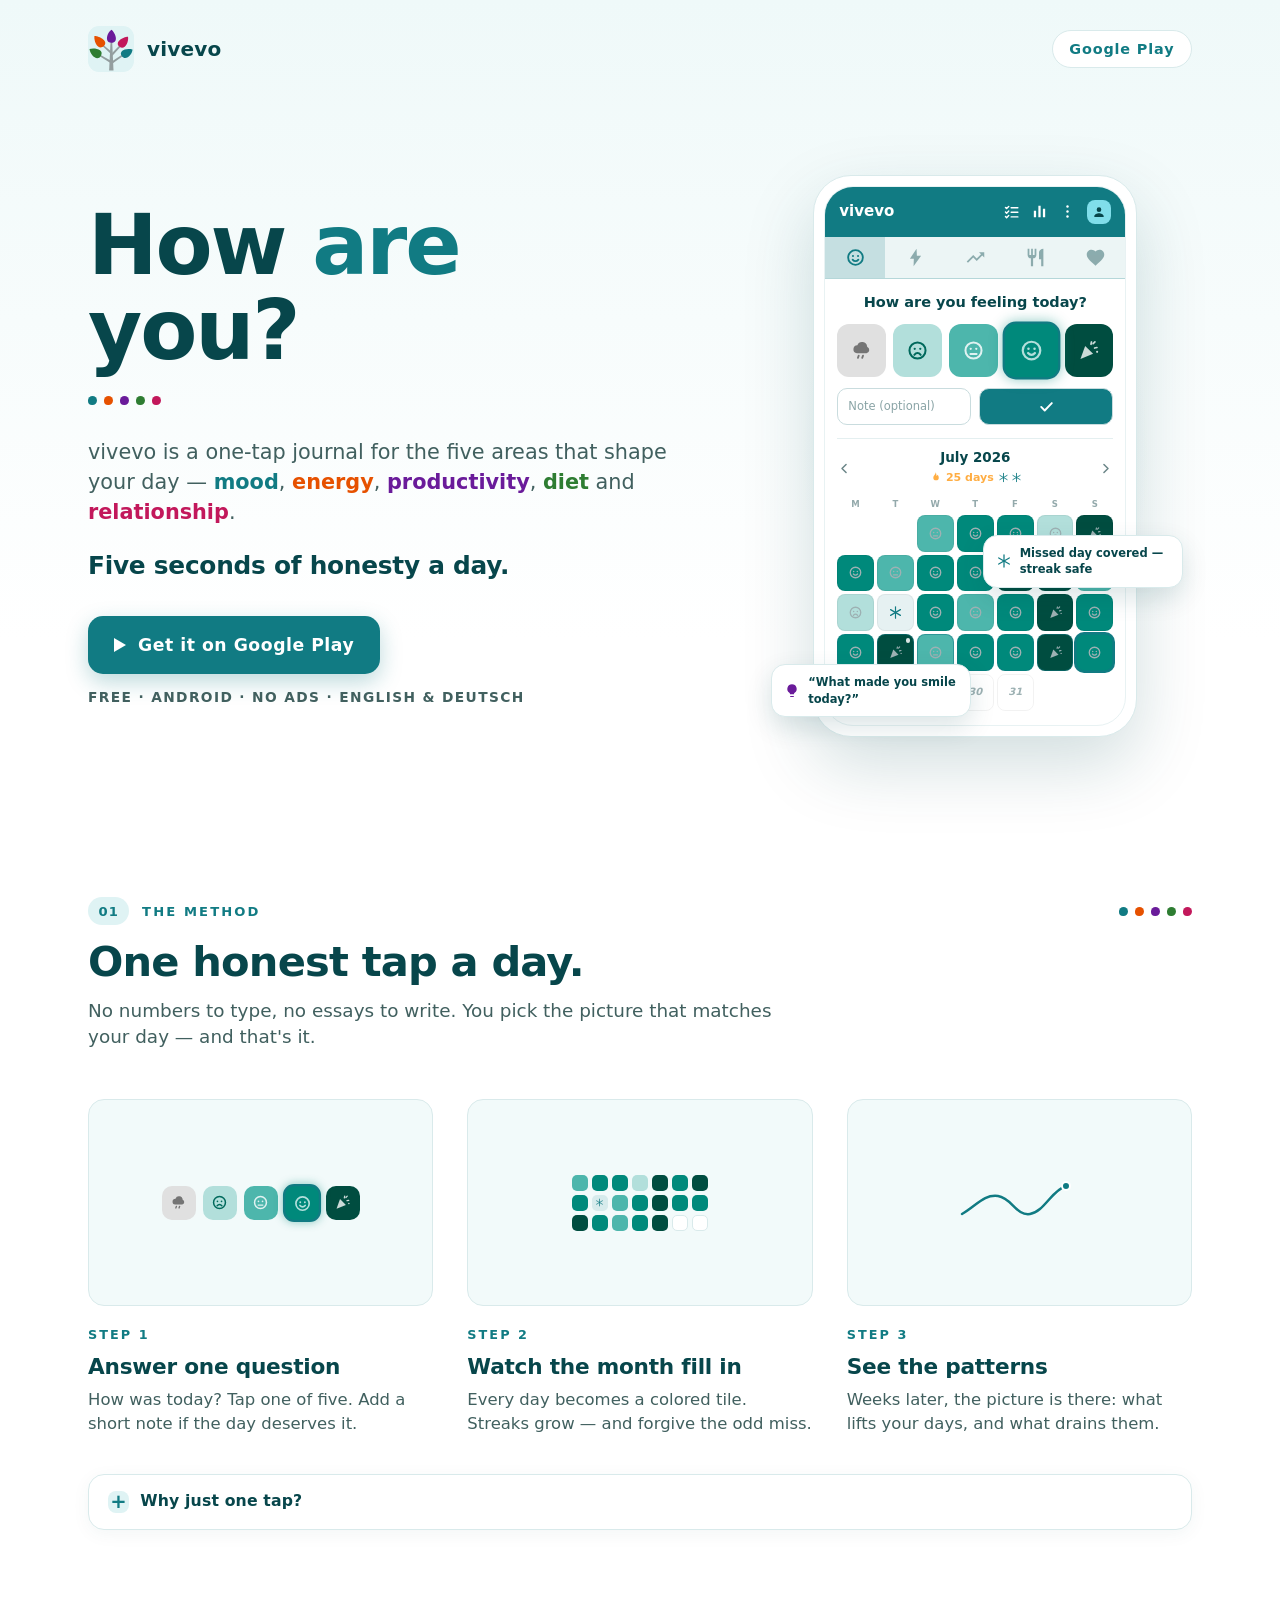
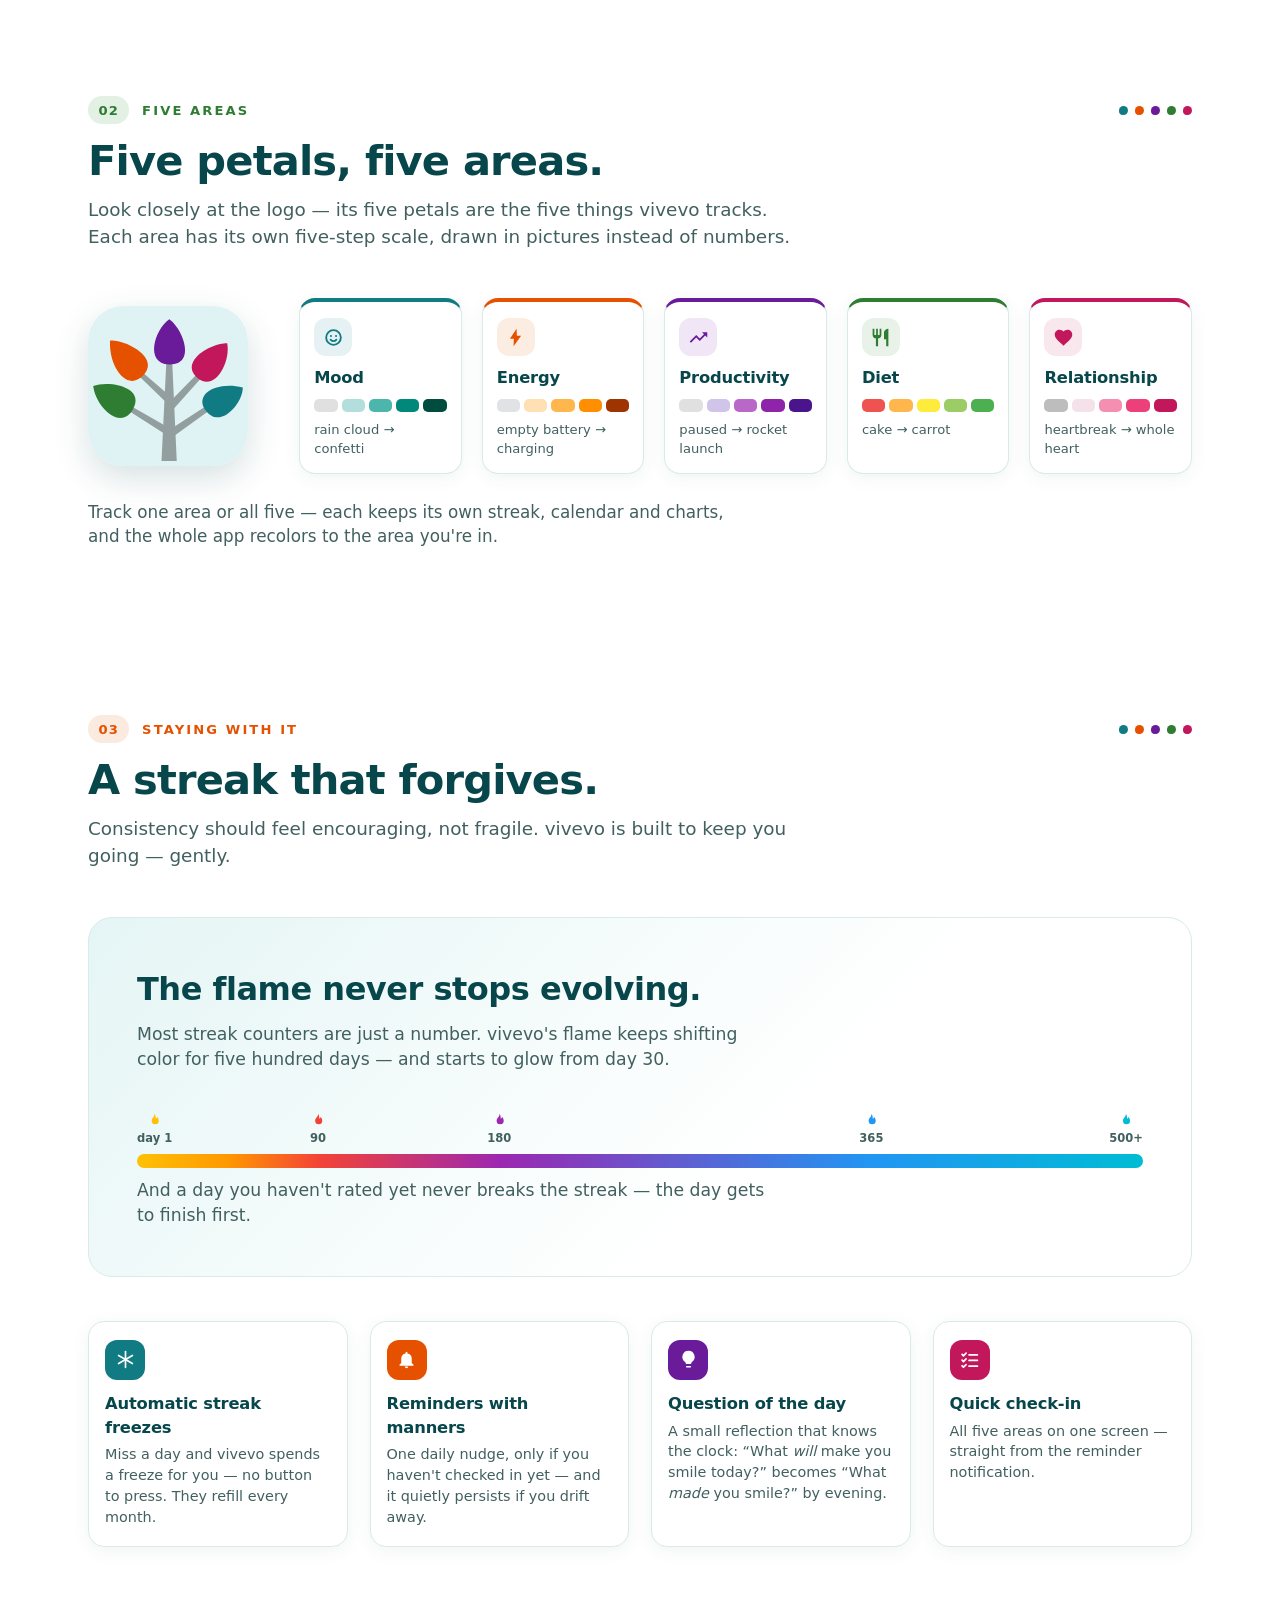
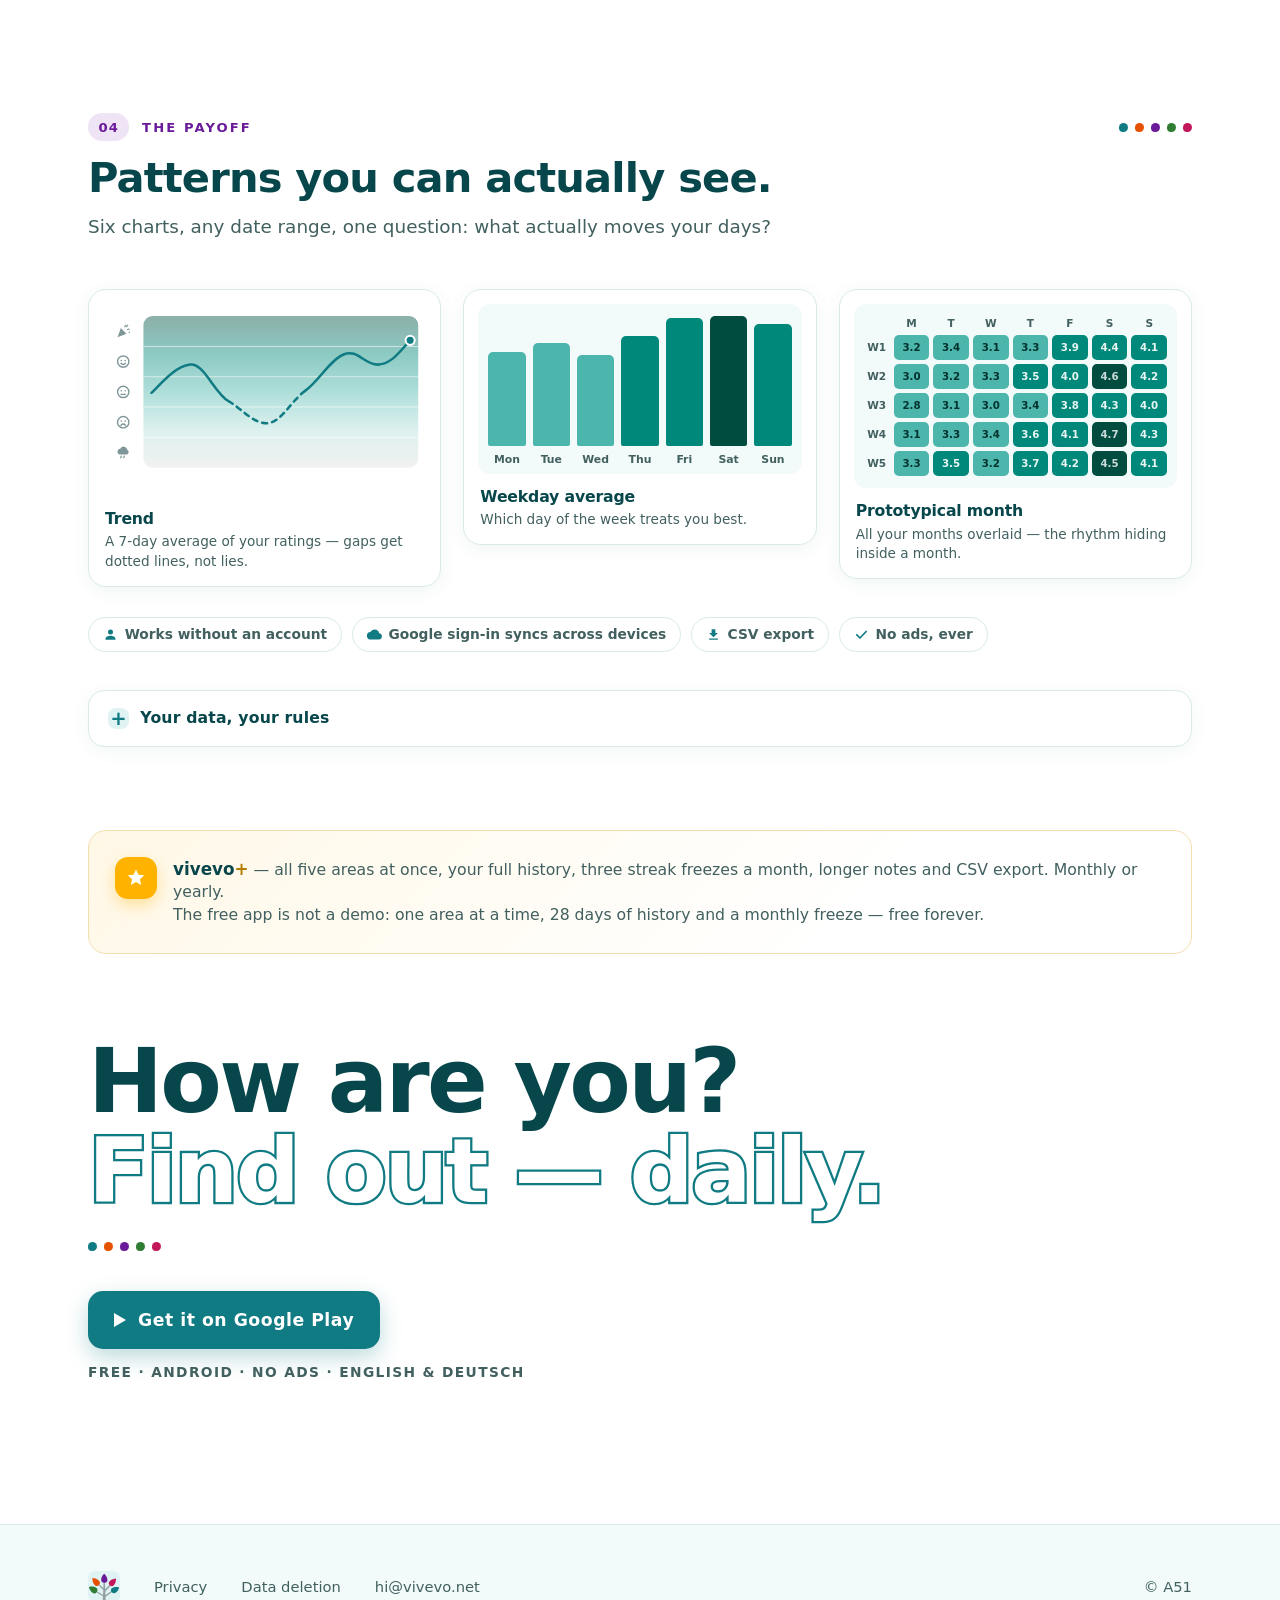
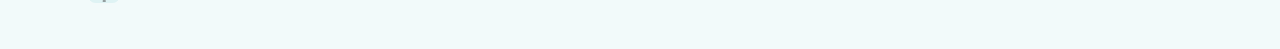
==== commit c947d733: "Fix tangled hollow letters in the closing CTA on mobile "Find out -- daily." is drawn with a transpa" ====
--- a/index.html
+++ b/index.html
@@ -10,6 +10,10 @@
 <meta property="og:description" content="A one-tap journal for the five areas that shape your day. Five seconds of honesty, once a day.">
 <meta property="og:type" content="website">
 <meta property="og:url" content="https://vivevo.net/">
+<meta property="og:image" content="https://vivevo.net/og.png">
+<meta property="og:image:width" content="1200">
+<meta property="og:image:height" content="630">
+<meta name="twitter:card" content="summary_large_image">
 <link rel="icon" type="image/svg+xml" href="vivevo.svg">
 <style>
 :root{
@@ -243,6 +247,18 @@
 @supports ((-webkit-text-stroke:2px #117B83)){
   .cta h2 .hollow{color:transparent;-webkit-text-stroke:clamp(1.3px,.22vw,2.3px) var(--teal)}
 }
+/* A centred stroke over a transparent fill draws both edges of every stem, so
+   the inner edges meet and cross inside letters whose parts join -- the F bar,
+   the a/d/o bowls, the y tail. That tangle is what showed on Android Chrome.
+   Painting the stroke first and filling the glyph on top hides the inner half,
+   leaving one clean outline per letter; the width doubles because only the
+   outer half now shows. The fill is a literal #fff, not a background variable:
+   the body gradient has already resolved to solid #FFFFFF well before this
+   section (it lands at 640px, the CTA sits near 5900px). Keep them in step if
+   the CTA ever moves up the page or the gradient grows. */
+@supports ((-webkit-text-stroke:2px #117B83) and (paint-order:stroke)){
+  .cta h2 .hollow{color:#fff;-webkit-text-stroke:clamp(2.6px,.44vw,4.6px) var(--teal);paint-order:stroke fill}
+}
 .cta .petals{margin-top:clamp(16px,2.4vw,26px)}
 .cta .play{margin-top:clamp(20px,3vw,34px)}
 
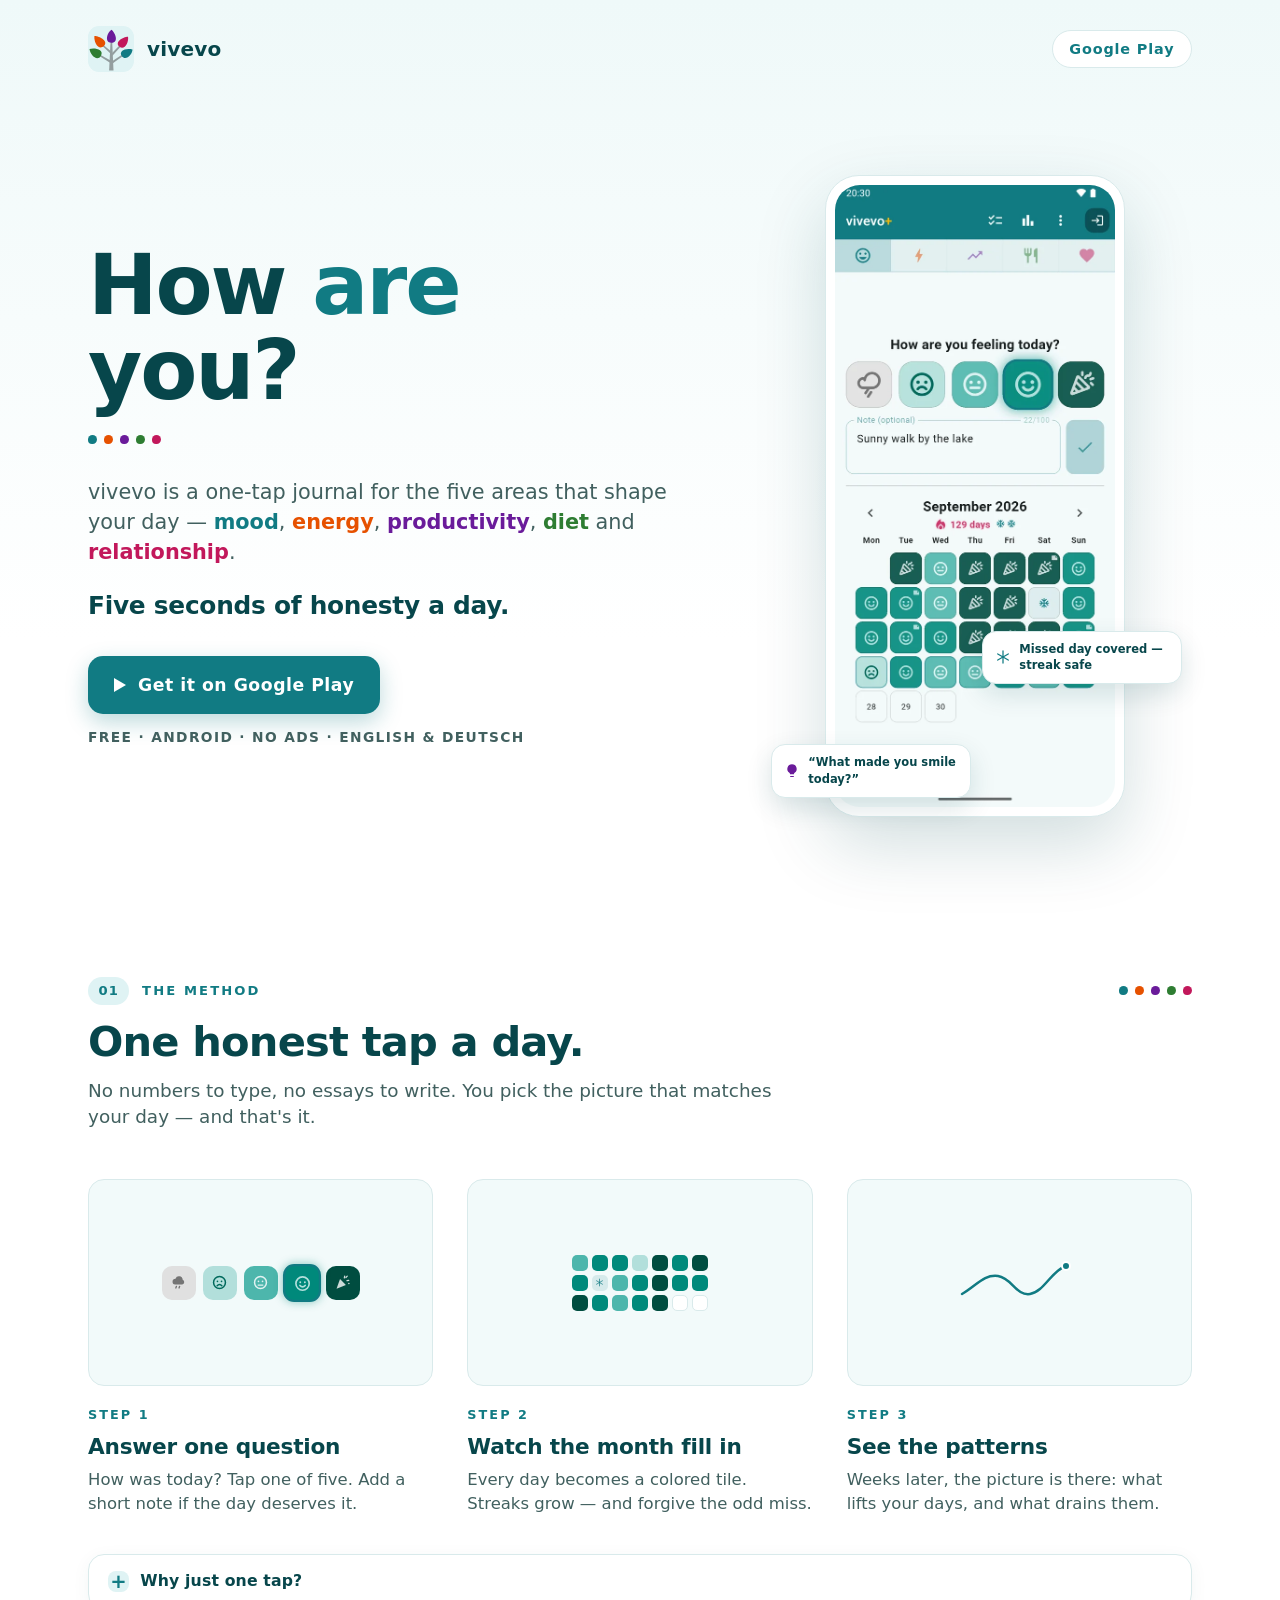
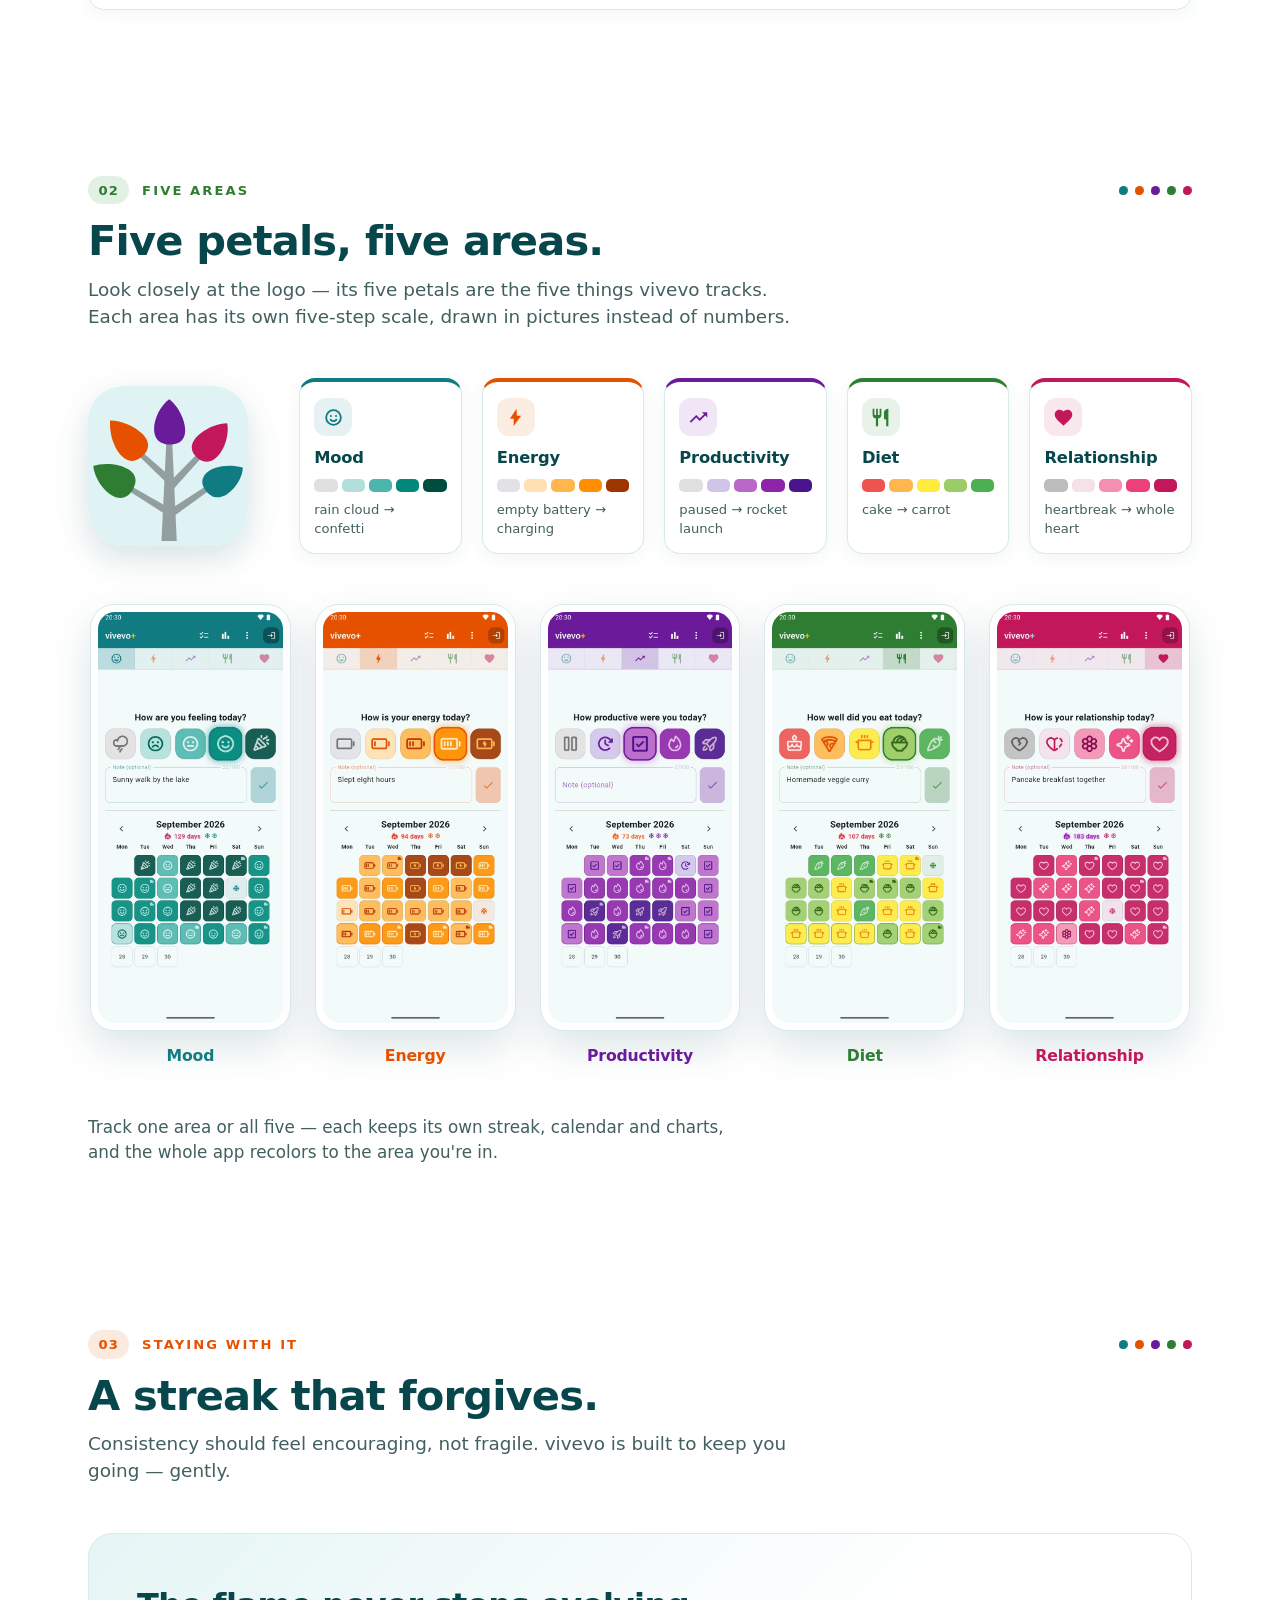
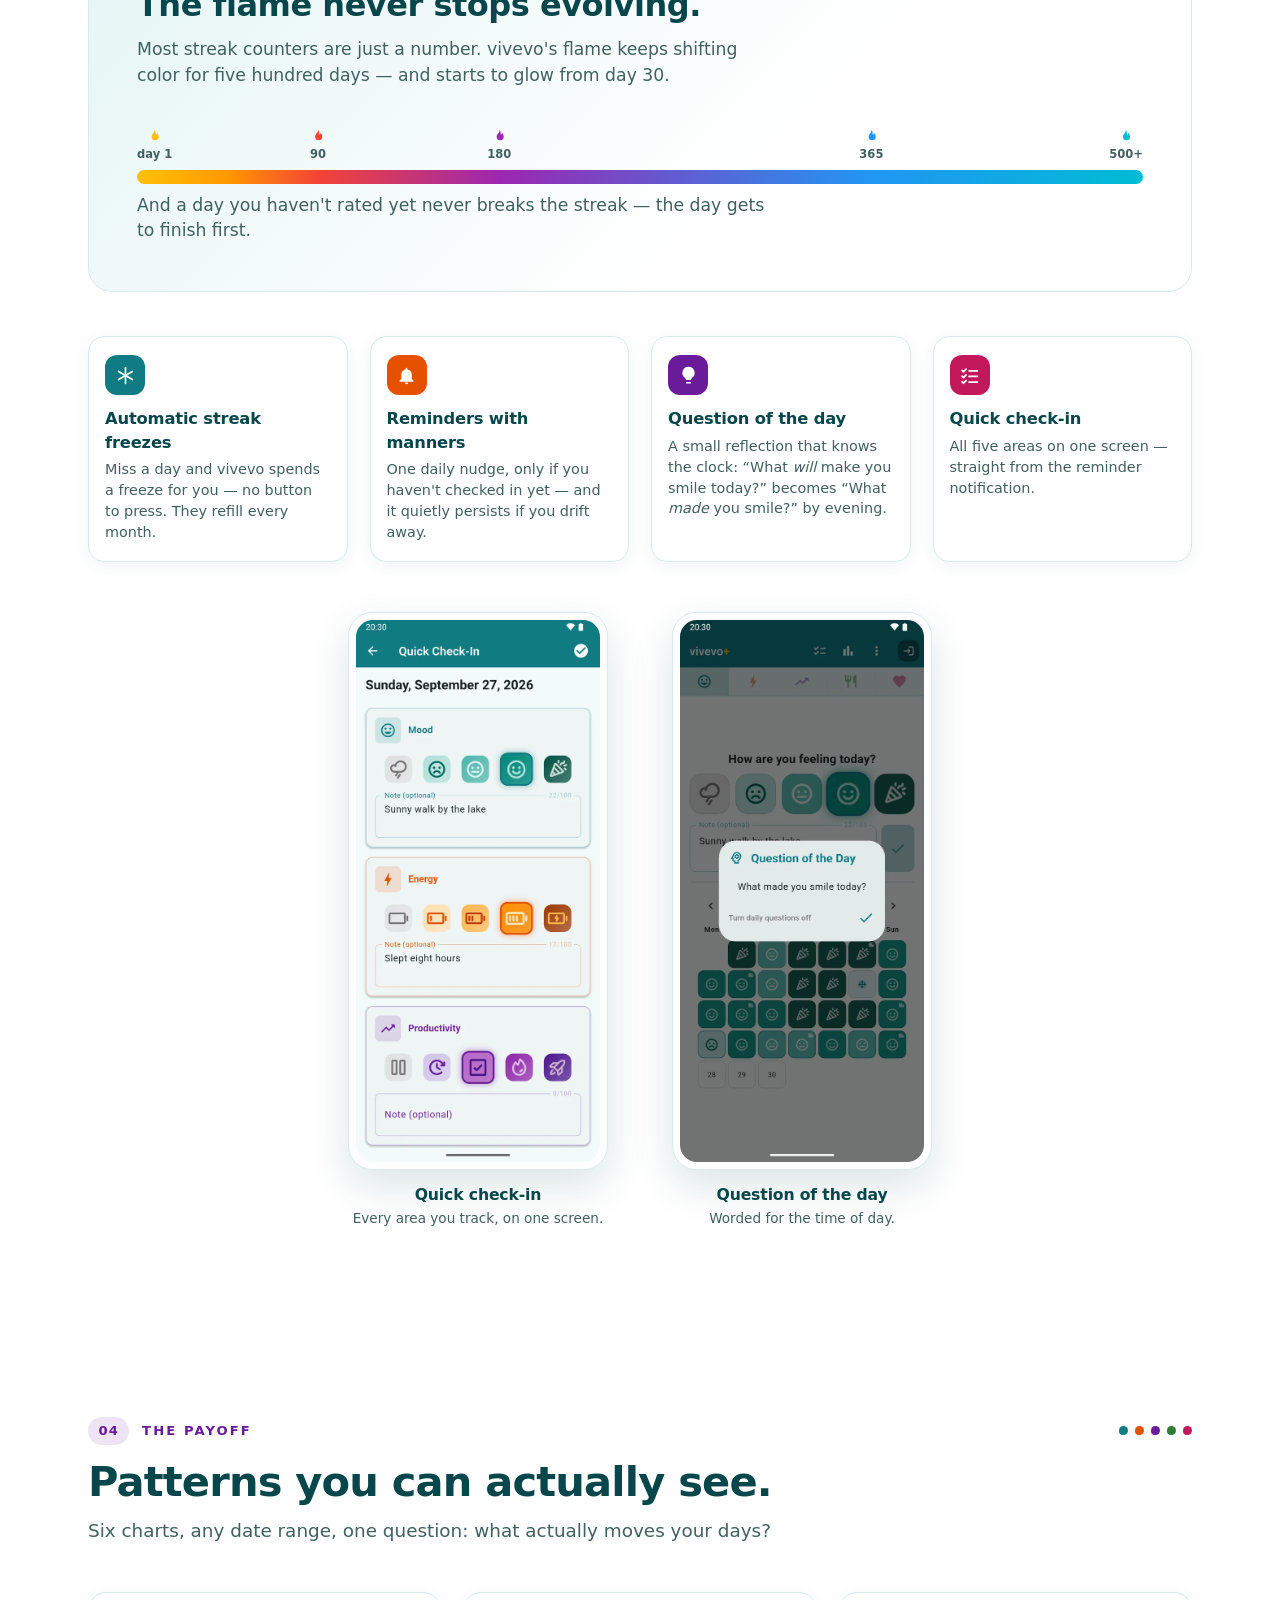
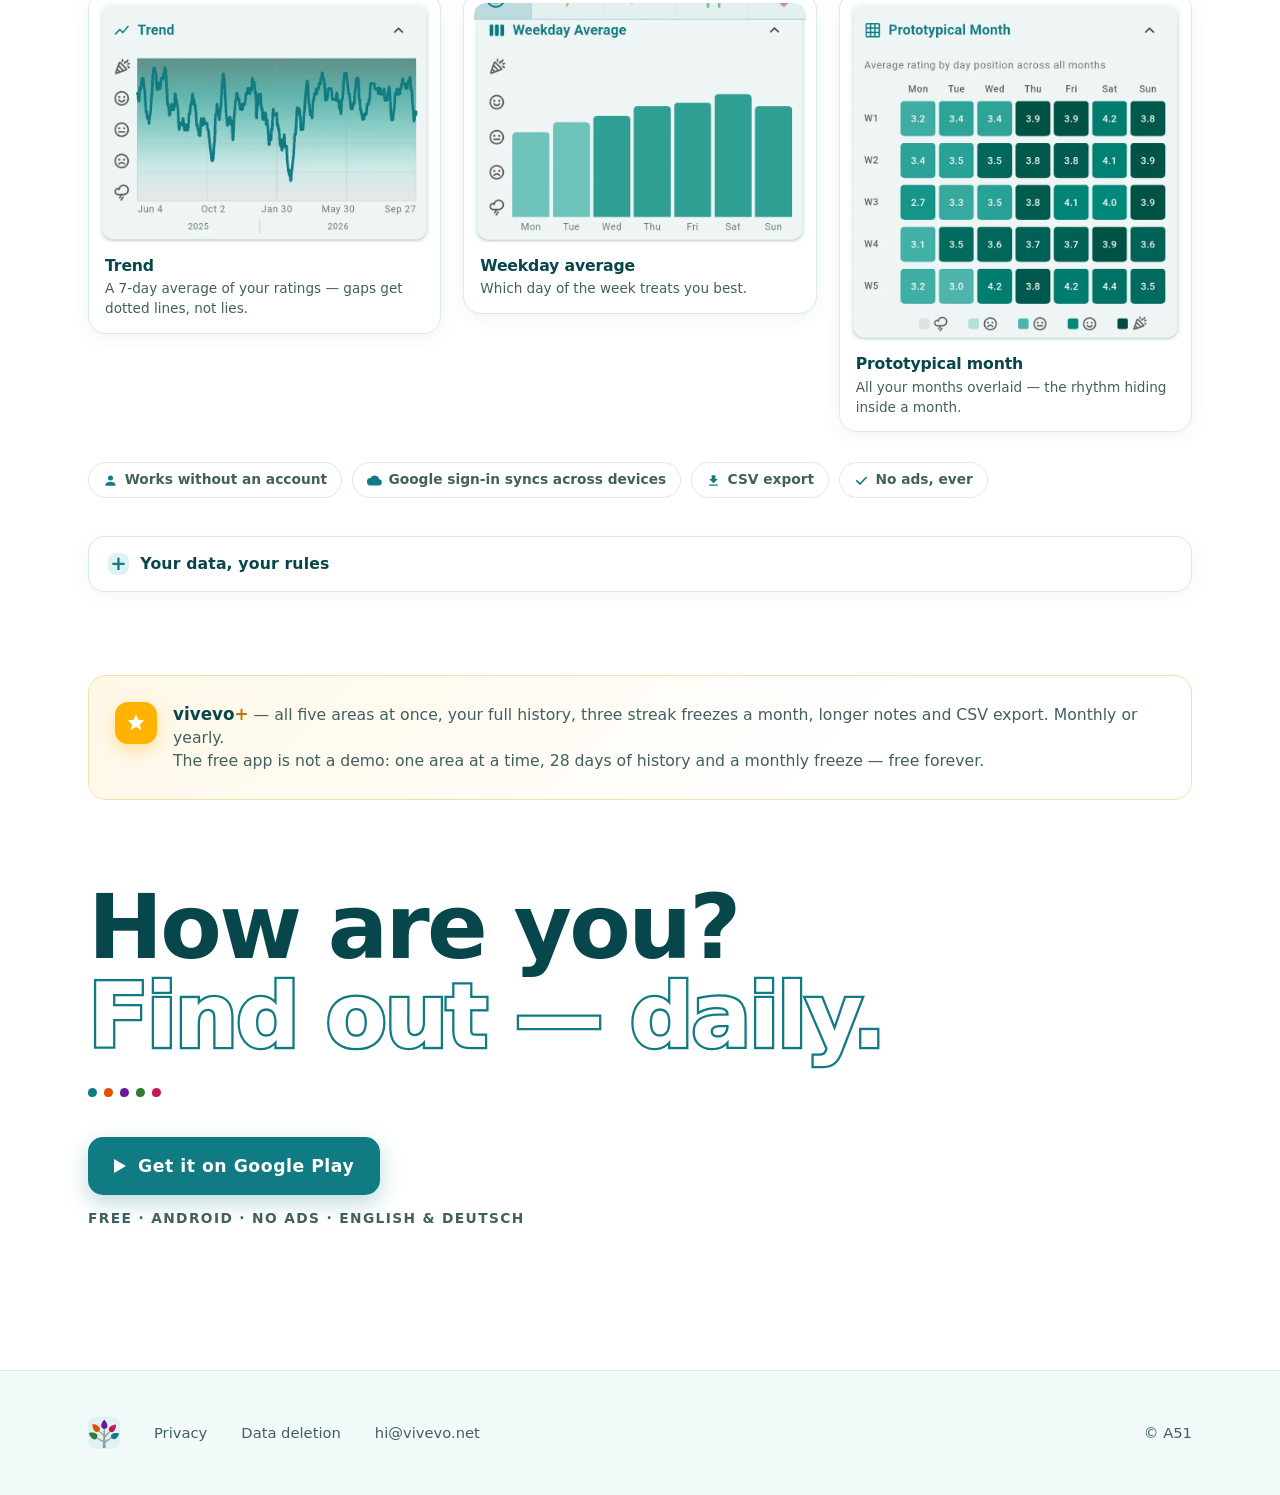
==== commit 1314b5ec: "Show the real app instead of drawn mock-ups The hero phone and the three charts were drawn in HTML a" ====
--- a/index.html
+++ b/index.html
@@ -15,288 +15,7 @@
 <meta property="og:image:height" content="630">
 <meta name="twitter:card" content="summary_large_image">
 <link rel="icon" type="image/svg+xml" href="vivevo.svg">
-<style>
-:root{
-  --teal:#117B83;
-  --teal-dk:#0C6068;
-  --ink:#07464B;
-  --body:#41605F;
-  --mist:#DFF3F4;
-  --mist-soft:#F2FAFA;
-  --line:#D9EAEB;
-  --amber:#FFB300;
-  --mood:#117B83; --energy:#E65100; --prod:#6A1B9A; --diet:#2E7D32; --rel:#C2185B;
-}
-*{margin:0;padding:0;box-sizing:border-box}
-html{scroll-behavior:smooth}
-@media (prefers-reduced-motion:reduce){html{scroll-behavior:auto}}
-html,body{overflow-x:hidden;overflow-x:clip}
-body{
-  background:linear-gradient(#EFF9F9,#FFFFFF 640px);
-  color:var(--ink);
-  font-family:system-ui,-apple-system,"Segoe UI",Roboto,"Helvetica Neue",Arial,sans-serif;
-  line-height:1.45;
-  -webkit-font-smoothing:antialiased;
-}
-img{display:block;max-width:100%;height:auto}
-a{color:inherit}
-a:focus-visible,summary:focus-visible{outline:3px solid var(--teal);outline-offset:3px;border-radius:6px}
-.ic{width:1em;height:1em;display:block}
-.wrap{max-width:1200px;margin-inline:auto;padding-inline:clamp(20px,5vw,48px)}
-.sr{position:absolute;width:1px;height:1px;overflow:hidden;clip:rect(0 0 0 0);white-space:nowrap}
-
-/* ---------- header ---------- */
-.top{display:flex;align-items:center;gap:13px;padding-block:clamp(16px,2.5vw,26px)}
-.top img{width:clamp(38px,4vw,46px);height:auto;border-radius:24%}
-.top .name{font-weight:800;font-size:clamp(1.05rem,2vw,1.25rem);letter-spacing:.01em}
-.top .toplink{margin-left:auto;color:var(--teal);text-decoration:none;font-weight:700;font-size:.9rem;letter-spacing:.06em;border:1.5px solid var(--line);background:#fff;border-radius:999px;padding:.55em 1.15em;white-space:nowrap}
-.top .toplink:hover{border-color:var(--teal);background:var(--mist-soft)}
-
-/* ---------- petal dots ---------- */
-.petals{display:inline-flex;gap:7px;align-items:center}
-.petals i{width:9px;height:9px;border-radius:50% 50% 50% 4px;display:block}
-.petals i:nth-child(1){background:var(--mood)}
-.petals i:nth-child(2){background:var(--energy)}
-.petals i:nth-child(3){background:var(--prod)}
-.petals i:nth-child(4){background:var(--diet)}
-.petals i:nth-child(5){background:var(--rel)}
-
-/* ---------- hero ---------- */
-.hero{display:grid;grid-template-columns:minmax(0,7fr) minmax(0,5fr);gap:clamp(28px,5vw,72px);align-items:center;padding-block:clamp(36px,6vw,96px)}
-.hero h1{font-size:clamp(2.7rem,7vw,5.2rem);font-weight:800;letter-spacing:-.025em;line-height:1.02}
-.hero h1 em{font-style:normal;color:var(--teal)}
-.hero .petals{margin-top:clamp(14px,2vw,22px)}
-.tag{margin-top:clamp(16px,2.4vw,26px);color:var(--body);font-size:clamp(1.05rem,1.7vw,1.3rem);max-width:44ch}
-.tag b{font-weight:800}
-.tag .w-mood{color:var(--mood)} .tag .w-energy{color:var(--energy)} .tag .w-prod{color:var(--prod)} .tag .w-diet{color:var(--diet)} .tag .w-rel{color:var(--rel)}
-.pitch{margin-top:.85em;font-weight:800;font-size:clamp(1.2rem,2.2vw,1.55rem);letter-spacing:-.01em}
-.play{display:inline-flex;align-items:center;gap:.7em;margin-top:clamp(20px,2.8vw,32px);background:var(--teal);color:#fff;text-decoration:none;font-weight:800;letter-spacing:.03em;font-size:clamp(.95rem,1.4vw,1.08rem);padding:.95em 1.5em;border-radius:15px;box-shadow:0 8px 22px rgba(17,123,131,.28)}
-.play .tri{width:0;height:0;border-left:.72em solid #fff;border-top:.46em solid transparent;border-bottom:.46em solid transparent}
-.play:hover{background:var(--teal-dk)}
-.free{margin-top:14px;color:var(--body);font-size:.86rem;letter-spacing:.1em;text-transform:uppercase;font-weight:700}
-
-/* hero art: the phone */
-.hero-art{position:relative;justify-self:center;width:min(324px,100%)}
-.hero-art::before{content:"";position:absolute;inset:-16% -22%;background:radial-gradient(closest-side,rgba(133,206,211,.5),rgba(223,243,244,0) 74%);z-index:-1;pointer-events:none}
-.phone{background:#fff;border:1px solid var(--line);border-radius:38px;padding:10px;box-shadow:0 28px 70px rgba(7,70,75,.18)}
-.screen{border-radius:29px;overflow:hidden;border:1px solid #E8F2F3;background:#fff}
-.pbar{background:var(--teal);color:#fff;display:flex;align-items:center;gap:11px;padding:13px 14px;font-weight:700;font-size:15px}
-.pbar .picons{margin-left:auto;display:flex;align-items:center;gap:11px;color:#fff}
-.pbar .ic{width:17px;height:17px}
-.pbar .avatar{width:24px;height:24px;border-radius:8px;background:#80DEEA;color:var(--ink);display:grid;place-items:center}
-.pbar .avatar .ic{width:14px;height:14px}
-.ptabs{display:grid;grid-template-columns:repeat(5,1fr);background:rgba(17,123,131,.08);border-bottom:1px solid rgba(17,123,131,.25)}
-.ptabs span{display:grid;place-items:center;padding:10px 0;color:rgba(7,70,75,.42)}
-.ptabs .ic{width:21px;height:21px}
-.ptabs .on{background:rgba(17,123,131,.18);color:var(--teal)}
-.pbody{padding:13px 12px 14px}
-.pq{text-align:center;font-weight:700;font-size:14.5px;margin-bottom:11px}
-.prate{display:flex;justify-content:space-between;gap:7px}
-.prate b{flex:1;aspect-ratio:1;border-radius:12px;display:grid;place-items:center}
-.prate .ic{width:23px;height:23px}
-.prate .sel{transform:scale(1.09);border:2.5px solid var(--teal);box-shadow:0 0 12px rgba(0,137,123,.45)}
-.pnote{display:flex;gap:8px;margin-top:11px;align-items:stretch}
-.pnote span{flex:1;border:1.2px solid #C9DCDE;border-radius:10px;padding:9px 10px;color:#8AA4A6;font-size:11.5px}
-.pnote .psave{width:44px;border-radius:10px;background:var(--teal);display:grid;place-items:center;color:#fff}
-.pnote .ic{width:17px;height:17px}
-.pmonth{border-top:1px solid #E4EFF0;margin-top:13px;padding-top:9px;display:flex;align-items:center;justify-content:space-between;color:#6B8688}
-.pmonth .ic{width:15px;height:15px}
-.pmid{text-align:center;color:var(--ink)}
-.pmid .m{font-weight:800;font-size:13.5px;display:block}
-.pstreak{display:inline-flex;align-items:center;gap:4px;font-size:11px;font-weight:700;color:#FFAD42}
-.pstreak .ic{width:13px;height:13px}
-.pstreak .snow{color:var(--teal);display:inline-flex;gap:2px}
-.pstreak .snow .ic{width:11px;height:11px}
-.pweek{display:grid;grid-template-columns:repeat(7,1fr);gap:3px;margin-top:8px;text-align:center;font-size:8.5px;font-weight:700;color:#93A9AB;letter-spacing:.04em}
-.pgrid{display:grid;grid-template-columns:repeat(7,1fr);gap:3px;margin-top:4px}
-.pgrid .d{position:relative;aspect-ratio:1;border-radius:8px;display:grid;place-items:center;font-size:10px;font-weight:600;color:#9DB1B3;border:1px solid rgba(0,0,0,.05)}
-.pgrid .d .ic{width:15px;height:15px}
-.pgrid .blank{visibility:hidden}
-.pgrid .fz{background:rgba(17,123,131,.1);color:var(--teal)}
-.pgrid .ed{border:1.4px solid rgba(17,123,131,.5)}
-.pgrid .today{box-shadow:0 0 0 2px var(--teal)}
-.pgrid .n::after{content:"";position:absolute;top:3px;right:3px;width:4.5px;height:4.5px;border-radius:2px;background:rgba(255,255,255,.85)}
-.r1{background:#E0E0E0;color:#757575}
-.r2{background:#B2DFDB;color:#00695C}
-.r3{background:#4DB6AC;color:#E0F2F1}
-.r4{background:#00897B;color:#B2DFDB}
-.r5{background:#004D40;color:#CBDAD8}
-/* floating chips */
-.fcard{position:absolute;display:flex;gap:8px;align-items:center;background:#fff;border:1px solid var(--line);border-radius:14px;padding:9px 12px;font-size:11.5px;font-weight:600;color:var(--ink);box-shadow:0 10px 26px rgba(7,70,75,.14);max-width:200px}
-.fcard .ic{width:16px;height:16px;flex:none}
-.f-qotd{left:-13%;bottom:3.5%;color:var(--ink)}
-.f-qotd .ic{color:var(--prod)}
-.f-frozen{right:-14%;top:64%}
-.f-frozen .ic{color:var(--teal)}
-
-/* ---------- sections ---------- */
-section{padding-block:clamp(44px,6.5vw,96px)}
-.kick{display:flex;align-items:center;gap:.8em;margin-bottom:14px}
-.knum{font-weight:800;font-size:.82rem;padding:.35em .8em;border-radius:999px;background:var(--mist);color:var(--teal);letter-spacing:.08em}
-.klab{font-weight:800;font-size:.82rem;letter-spacing:.16em;text-transform:uppercase;color:var(--teal)}
-.kick .petals{margin-left:auto}
-.k-diet .knum,.k-diet .klab{color:var(--diet)} .k-diet .knum{background:#E3F1E4}
-.k-energy .knum,.k-energy .klab{color:var(--energy)} .k-energy .knum{background:#FBEADF}
-.k-prod .knum,.k-prod .klab{color:var(--prod)} .k-prod .knum{background:#EFE4F5}
-section h2{font-size:clamp(1.7rem,3.6vw,2.6rem);font-weight:800;letter-spacing:-.02em;line-height:1.1}
-.lead{margin-top:.7em;color:var(--body);font-size:clamp(1rem,1.5vw,1.15rem);max-width:62ch}
-.sechead{margin-bottom:clamp(26px,4vw,48px)}
-
-/* cards */
-.card{background:#fff;border:1px solid var(--line);border-radius:18px;box-shadow:0 4px 18px rgba(7,70,75,.06)}
-
-/* ---------- method steps ---------- */
-.steps{list-style:none;display:grid;grid-template-columns:repeat(3,minmax(0,1fr));gap:clamp(18px,3vw,34px)}
-.step .art{aspect-ratio:5/3;border-radius:16px;background:var(--mist-soft);border:1px solid var(--line);display:grid;place-items:center;margin-bottom:16px;overflow:hidden}
-.step .num{color:var(--teal);font-weight:800;font-size:.8rem;letter-spacing:.16em}
-.step h3{font-weight:800;font-size:clamp(1.1rem,1.9vw,1.35rem);margin-top:.25em;letter-spacing:-.01em}
-.step p{color:var(--body);font-size:clamp(.95rem,1.4vw,1.03rem);margin-top:.35em;max-width:34ch}
-.mini-rate{display:flex;gap:7px}
-.mini-rate b{width:34px;height:34px;border-radius:10px;display:grid;place-items:center}
-.mini-rate .ic{width:17px;height:17px}
-.mini-rate .sel{transform:scale(1.12);border:2px solid var(--teal);box-shadow:0 0 9px rgba(0,137,123,.45)}
-.mini-month{display:grid;grid-template-columns:repeat(7,16px);gap:4px}
-.mini-month i{width:16px;height:16px;border-radius:5px;display:grid;place-items:center}
-.mini-month .ic{width:9px;height:9px}
-.mini-month .mm-e{background:#fff;border:1px solid var(--line)}
-.mini-month .mm-f{background:rgba(17,123,131,.12);color:var(--teal)}
-
-/* ---------- areas ---------- */
-.areas-flex{display:grid;grid-template-columns:auto minmax(0,1fr);gap:clamp(24px,4vw,56px);align-items:center}
-.arealogo{width:clamp(110px,13vw,160px);border-radius:22%;box-shadow:0 12px 34px rgba(7,70,75,.16)}
-.areas{list-style:none;display:grid;grid-template-columns:repeat(5,minmax(0,1fr));gap:clamp(12px,1.8vw,20px)}
-.area{padding:16px 14px 15px;border-radius:16px;background:#fff;border:1px solid var(--line);border-top:4px solid var(--c);box-shadow:0 4px 18px rgba(7,70,75,.06)}
-.area .achip{width:38px;height:38px;border-radius:12px;display:grid;place-items:center;color:var(--c);background:var(--tint,#F2FAFA)}
-.area .achip .ic{width:21px;height:21px}
-.area h3{font-size:1.02rem;font-weight:800;margin-top:10px;letter-spacing:-.01em}
-.area .scale{display:flex;gap:4px;margin-top:9px}
-.area .scale i{flex:1;height:13px;border-radius:5px}
-.area p{margin-top:8px;color:var(--body);font-size:.82rem}
-.areanote{margin-top:clamp(18px,2.6vw,26px);color:var(--body);font-size:clamp(.95rem,1.4vw,1.05rem);max-width:62ch}
-
-/* ---------- streak band ---------- */
-.band{border-radius:24px;background:linear-gradient(135deg,#E5F5F5,#FFFFFF 62%);border:1px solid var(--line);padding:clamp(24px,4vw,48px);margin-bottom:clamp(24px,3.6vw,44px)}
-.band h3{font-size:clamp(1.35rem,2.8vw,2rem);font-weight:800;letter-spacing:-.015em}
-.band>p{color:var(--body);margin-top:.55em;font-size:clamp(.95rem,1.4vw,1.08rem);max-width:58ch}
-.ramp-wrap{margin-top:clamp(26px,4vw,40px);padding-top:42px;position:relative}
-.ramp{height:14px;border-radius:999px;background:linear-gradient(90deg,#FFC107 0%,#FF9800 9%,#F44336 18%,#9C27B0 36%,#2196F3 73%,#00BCD4 100%)}
-.rmark{position:absolute;top:0;transform:translateX(-50%);display:flex;flex-direction:column;align-items:center;gap:1px}
-.rmark .ic{width:17px;height:17px}
-.rmark span{font-size:.72rem;font-weight:700;color:var(--body);white-space:nowrap}
-.rmark:first-of-type{transform:none}
-.rmark:last-of-type{transform:translateX(-100%)}
-.ramp-cap{margin-top:12px;color:var(--body);font-size:.88rem}
-
-/* ---------- feature tiles ---------- */
-.tiles{list-style:none;display:grid;grid-template-columns:repeat(4,minmax(0,1fr));gap:clamp(14px,2.2vw,22px)}
-.tiles li{padding:18px 16px;border-radius:16px;background:#fff;border:1px solid var(--line);box-shadow:0 4px 18px rgba(7,70,75,.06)}
-.tiles .tchip{width:40px;height:40px;border-radius:12px;display:grid;place-items:center;color:#fff}
-.tiles .tchip .ic{width:21px;height:21px}
-.t-teal{background:var(--teal)} .t-energy{background:var(--energy)} .t-prod{background:var(--prod)} .t-rel{background:var(--rel)} .t-diet{background:var(--diet)}
-.tiles h3{font-weight:800;font-size:1.02rem;margin-top:12px;letter-spacing:-.01em}
-.tiles p{color:var(--body);font-size:.9rem;margin-top:.35em}
-@media (prefers-reduced-motion:no-preference){
-  .tiles li,.area,.chart{transition:transform .18s ease}
-  .tiles li:hover,.area:hover,.chart:hover{transform:translateY(-4px)}
-}
-
-/* ---------- details ---------- */
-details{border:1px solid var(--line);border-radius:16px;margin-top:clamp(22px,3.4vw,38px);background:#fff;box-shadow:0 4px 18px rgba(7,70,75,.05)}
-details summary{list-style:none;cursor:pointer;display:flex;align-items:center;gap:.7em;font-weight:800;letter-spacing:.01em;font-size:.98rem;padding:1em 1.2em;color:var(--ink)}
-details summary::-webkit-details-marker{display:none}
-details summary::before{content:"+" / "";font-weight:800;font-size:1.25em;line-height:1;width:1.1em;height:1.1em;display:grid;place-items:center;border-radius:8px;background:var(--mist);color:var(--teal);flex:none}
-details[open] summary::before{content:"\2212" / ""}
-details .dbody{padding:0 1.25em 1.25em 3.2em;color:var(--body);font-size:.97rem;max-width:72ch}
-details .dbody p+p{margin-top:.7em}
-
-/* ---------- charts ---------- */
-.charts{display:grid;grid-template-columns:repeat(3,minmax(0,1fr));gap:clamp(14px,2.2vw,22px);align-items:start}
-.chart{margin:0;padding:14px;border-radius:18px;background:#fff;border:1px solid var(--line);box-shadow:0 4px 18px rgba(7,70,75,.06)}
-.chart .cplot{border-radius:12px;overflow:hidden}
-.chart figcaption{margin-top:12px;padding-inline:2px}
-.chart figcaption b{display:block;font-size:.98rem;letter-spacing:-.01em}
-.chart figcaption span{display:block;color:var(--body);font-size:.85rem;margin-top:2px}
-.wbars{display:flex;gap:7px;align-items:flex-end;height:170px;padding:12px 10px 6px;background:var(--mist-soft);border-radius:12px}
-.wb{flex:1;display:flex;flex-direction:column;align-items:center;gap:6px;height:100%;justify-content:flex-end}
-.wb i{width:100%;border-radius:5px 5px 2px 2px;display:block}
-.wb span{font-size:.68rem;font-weight:700;color:var(--body)}
-.hmap{background:var(--mist-soft);border-radius:12px;padding:12px 10px}
-.hrow{display:grid;grid-template-columns:26px repeat(7,1fr);gap:4px;margin-top:4px;align-items:center}
-.hrow:first-child{margin-top:0}
-.hlab{font-size:.66rem;font-weight:700;color:var(--body);text-align:center}
-.hcell{height:25px;border-radius:5px;display:grid;place-items:center;font-size:.64rem;font-weight:700}
-.h3v{background:#4DB6AC;color:#03332E}
-.h4v{background:#00897B;color:#E8F5F3}
-.h5v{background:#004D40;color:#CBDAD8}
-.chips{margin-top:clamp(20px,3vw,30px);display:flex;flex-wrap:wrap;gap:10px}
-.chips span{display:inline-flex;align-items:center;gap:.5em;border:1px solid var(--line);background:#fff;border-radius:999px;padding:.5em 1em;font-size:.86rem;font-weight:700;color:var(--body)}
-.chips .ic{width:15px;height:15px;color:var(--teal)}
-
-/* ---------- plus band ---------- */
-.plus{display:flex;gap:16px;align-items:flex-start;border:1px solid #F3DFAE;border-radius:18px;background:linear-gradient(135deg,#FFF8E7,#FFFFFF 70%);padding:clamp(18px,2.6vw,26px);color:var(--body);font-size:.98rem}
-.plus .pchip{flex:none;width:42px;height:42px;border-radius:13px;background:var(--amber);display:grid;place-items:center;color:#fff;box-shadow:0 6px 16px rgba(255,179,0,.35)}
-.plus .pchip .ic{width:22px;height:22px}
-.plus b{color:var(--ink);font-weight:800}
-.plus .pname{font-size:1.05rem}
-.plus .pname em{font-style:normal;color:#B37D00}
-
-/* ---------- cta ---------- */
-.cta{text-align:left}
-.cta h2{font-size:clamp(2.4rem,7.5vw,5.6rem);font-weight:800;line-height:1;letter-spacing:-.03em}
-.cta h2 .hollow{color:var(--teal)}
-@supports ((-webkit-text-stroke:2px #117B83)){
-  .cta h2 .hollow{color:transparent;-webkit-text-stroke:clamp(1.3px,.22vw,2.3px) var(--teal)}
-}
-/* A centred stroke over a transparent fill draws both edges of every stem, so
-   the inner edges meet and cross inside letters whose parts join -- the F bar,
-   the a/d/o bowls, the y tail. That tangle is what showed on Android Chrome.
-   Painting the stroke first and filling the glyph on top hides the inner half,
-   leaving one clean outline per letter; the width doubles because only the
-   outer half now shows. The fill is a literal #fff, not a background variable:
-   the body gradient has already resolved to solid #FFFFFF well before this
-   section (it lands at 640px, the CTA sits near 5900px). Keep them in step if
-   the CTA ever moves up the page or the gradient grows. */
-@supports ((-webkit-text-stroke:2px #117B83) and (paint-order:stroke)){
-  .cta h2 .hollow{color:#fff;-webkit-text-stroke:clamp(2.6px,.44vw,4.6px) var(--teal);paint-order:stroke fill}
-}
-.cta .petals{margin-top:clamp(16px,2.4vw,26px)}
-.cta .play{margin-top:clamp(20px,3vw,34px)}
-
-/* ---------- footer ---------- */
-footer{border-top:1px solid var(--line);padding-block:clamp(26px,3.8vw,44px);margin-top:clamp(28px,4.5vw,60px);background:var(--mist-soft)}
-footer .frow{display:flex;flex-wrap:wrap;align-items:center;gap:16px clamp(18px,3vw,34px)}
-footer img{width:32px;height:auto;border-radius:24%}
-footer a{color:var(--body);text-decoration:none;font-size:.92rem;display:inline-block;padding-block:.5em}
-footer a:hover{color:var(--ink);text-decoration:underline}
-footer .copy{margin-left:auto;color:var(--body);font-size:.92rem}
-
-/* ---------- responsive ---------- */
-@media (max-width:960px){
-  .hero{grid-template-columns:1fr;padding-block:clamp(24px,5vw,52px)}
-  .hero-art{margin-top:10px}
-  .f-qotd{left:-4%}
-  .f-frozen{right:-5%}
-  .steps{grid-template-columns:1fr;gap:20px}
-  .step{display:grid;grid-template-columns:128px 1fr;gap:16px;align-items:center}
-  .step .art{aspect-ratio:1;margin-bottom:0;padding:6px}
-  .mini-rate b{width:20px;height:20px;border-radius:7px}
-  .mini-rate{gap:4px}
-  .mini-rate .ic{width:13px;height:13px}
-  .mini-month{grid-template-columns:repeat(7,11px);gap:3px}
-  .mini-month i{width:11px;height:11px;border-radius:4px}
-  .step .mini-trend{width:88px}
-  .areas-flex{grid-template-columns:1fr;justify-items:center;text-align:center}
-  .areas{grid-template-columns:repeat(auto-fit,minmax(150px,1fr));width:100%}
-  .tiles{grid-template-columns:repeat(2,minmax(0,1fr))}
-  .charts{grid-template-columns:1fr}
-  .kick .petals{display:none}
-}
-@media (max-width:440px){
-  .top .toplink{display:none}
-  .tiles{grid-template-columns:1fr}
-  .fcard{display:none}
-}
-</style>
+<link rel="stylesheet" href="site.css">
 </head>
 <body>
 
@@ -313,16 +32,12 @@
 <symbol id="i-food" viewBox="0 0 24 24"><path fill="currentColor" d="M11 9H9V2H7v7H5V2H3v7c0 2.12 1.66 3.84 3.75 3.97V22h2.5v-9.03C11.34 12.84 13 11.12 13 9V2h-2v7zm5-3v8h2.5v8H21V2c-2.76 0-5 2.24-5 4z"/></symbol>
 <symbol id="i-heart" viewBox="0 0 24 24"><path fill="currentColor" d="M12 21.35l-1.45-1.32C5.4 15.36 2 12.28 2 8.5 2 5.42 4.42 3 7.5 3c1.74 0 3.41.81 4.5 2.09C13.09 3.81 14.76 3 16.5 3 19.58 3 22 5.42 22 8.5c0 3.78-3.4 6.86-8.55 11.54L12 21.35z"/></symbol>
 <symbol id="i-check" viewBox="0 0 24 24"><path d="M4.5 12.6l5 5L19.5 7.2" fill="none" stroke="currentColor" stroke-width="2.7" stroke-linecap="round" stroke-linejoin="round"/></symbol>
-<symbol id="i-chart" viewBox="0 0 24 24"><path fill="currentColor" d="M4 11h3.2v9H4zM10.4 4h3.2v16h-3.2zM16.8 8H20v12h-3.2z"/></symbol>
 <symbol id="i-list" viewBox="0 0 24 24"><g stroke="currentColor" stroke-width="2" stroke-linecap="round" stroke-linejoin="round" fill="none"><path d="M3.5 6.2l1.6 1.6 3-3"/><path d="M3.5 12.7l1.6 1.6 3-3"/><path d="M3.5 19.2l1.6 1.6 3-3"/><path d="M11.5 6.6H21"/><path d="M11.5 13.1H21"/><path d="M11.5 19.6H21"/></g></symbol>
-<symbol id="i-dots" viewBox="0 0 24 24"><circle cx="12" cy="5" r="1.7" fill="currentColor"/><circle cx="12" cy="12" r="1.7" fill="currentColor"/><circle cx="12" cy="19" r="1.7" fill="currentColor"/></symbol>
 <symbol id="i-bell" viewBox="0 0 24 24"><path fill="currentColor" d="M12 22a2 2 0 0 0 2-2h-4a2 2 0 0 0 2 2zm6-6v-5a6 6 0 0 0-5-5.91V4a1 1 0 1 0-2 0v1.09A6 6 0 0 0 6 11v5l-2 2v1h16v-1l-2-2z"/></symbol>
 <symbol id="i-bulb" viewBox="0 0 24 24"><path fill="currentColor" d="M9.3 21h5.4v-1.6H9.3zM12 2a7 7 0 0 0-4 12.74c.63.44 1 1.16 1 1.93v.33h6v-.33c0-.77.37-1.49 1-1.93A7 7 0 0 0 12 2z"/></symbol>
 <symbol id="i-star" viewBox="0 0 24 24"><path fill="currentColor" d="M12 2.6l2.7 5.8 6.3.7-4.7 4.3 1.3 6.2-5.6-3.2-5.6 3.2 1.3-6.2L3 9.1l6.3-.7z"/></symbol>
 <symbol id="i-download" viewBox="0 0 24 24"><path fill="currentColor" d="M19 9.5h-4v-6H9v6H5l7 7zM5 18.5v2h14v-2z"/></symbol>
 <symbol id="i-user" viewBox="0 0 24 24"><path fill="currentColor" d="M12 12a4 4 0 1 0-4-4 4 4 0 0 0 4 4zm0 2c-3.3 0-8 1.7-8 5v1.5h16V19c0-3.3-4.7-5-8-5z"/></symbol>
-<symbol id="i-chev-l" viewBox="0 0 24 24"><path d="M14.5 5.5 8 12l6.5 6.5" fill="none" stroke="currentColor" stroke-width="2.4" stroke-linecap="round" stroke-linejoin="round"/></symbol>
-<symbol id="i-chev-r" viewBox="0 0 24 24"><path d="M9.5 5.5 16 12l-6.5 6.5" fill="none" stroke="currentColor" stroke-width="2.4" stroke-linecap="round" stroke-linejoin="round"/></symbol>
 <symbol id="i-cloudsync" viewBox="0 0 24 24"><path fill="currentColor" d="M19.35 10.04A7.49 7.49 0 0 0 12 4 7.49 7.49 0 0 0 5.35 8.04 5.994 5.994 0 0 0 6 20h13a5 5 0 0 0 .35-9.96z"/></symbol>
 </defs></svg>
 
@@ -346,77 +61,10 @@
       <p class="free">Free &middot; Android &middot; No ads &middot; English &amp; Deutsch</p>
     </div>
 
-    <figure class="hero-art" role="img" aria-label="The vivevo home screen: the question ‘How are you feeling today?’ above five rating tiles from rain cloud to confetti, and a July calendar filled with colored day tiles, a 25-day streak flame and two streak freezes.">
-      <div class="phone" aria-hidden="true">
-        <div class="screen">
-          <div class="pbar">vivevo
-            <span class="picons">
-              <svg class="ic"><use href="#i-list"/></svg>
-              <svg class="ic"><use href="#i-chart"/></svg>
-              <svg class="ic"><use href="#i-dots"/></svg>
-              <span class="avatar"><svg class="ic"><use href="#i-user"/></svg></span>
-            </span>
-          </div>
-          <div class="ptabs">
-            <span class="on"><svg class="ic"><use href="#i-smile"/></svg></span>
-            <span><svg class="ic"><use href="#i-bolt"/></svg></span>
-            <span><svg class="ic"><use href="#i-trend"/></svg></span>
-            <span><svg class="ic"><use href="#i-food"/></svg></span>
-            <span><svg class="ic"><use href="#i-heart"/></svg></span>
-          </div>
-          <div class="pbody">
-            <p class="pq">How are you feeling today?</p>
-            <div class="prate">
-              <b class="r1"><svg class="ic"><use href="#i-rain"/></svg></b>
-              <b class="r2"><svg class="ic"><use href="#i-sad"/></svg></b>
-              <b class="r3"><svg class="ic"><use href="#i-meh"/></svg></b>
-              <b class="r4 sel"><svg class="ic"><use href="#i-smile"/></svg></b>
-              <b class="r5"><svg class="ic"><use href="#i-confetti"/></svg></b>
-            </div>
-            <div class="pnote"><span>Note (optional)</span><span class="psave"><svg class="ic"><use href="#i-check"/></svg></span></div>
-            <div class="pmonth">
-              <svg class="ic"><use href="#i-chev-l"/></svg>
-              <span class="pmid">
-                <span class="m">July 2026</span>
-                <span class="pstreak"><svg class="ic"><use href="#i-flame"/></svg>25 days
-                  <span class="snow"><svg class="ic"><use href="#i-snow"/></svg><svg class="ic"><use href="#i-snow"/></svg></span>
-                </span>
-              </span>
-              <svg class="ic"><use href="#i-chev-r"/></svg>
-            </div>
-            <div class="pweek"><span>M</span><span>T</span><span>W</span><span>T</span><span>F</span><span>S</span><span>S</span></div>
-            <div class="pgrid">
-              <i class="d blank"></i><i class="d blank"></i>
-              <i class="d r3"><svg class="ic"><use href="#i-meh"/></svg></i>
-              <i class="d r4"><svg class="ic"><use href="#i-smile"/></svg></i>
-              <i class="d r4"><svg class="ic"><use href="#i-smile"/></svg></i>
-              <i class="d r2"><svg class="ic"><use href="#i-sad"/></svg></i>
-              <i class="d r5"><svg class="ic"><use href="#i-confetti"/></svg></i>
-              <i class="d r4"><svg class="ic"><use href="#i-smile"/></svg></i>
-              <i class="d r3"><svg class="ic"><use href="#i-meh"/></svg></i>
-              <i class="d r4"><svg class="ic"><use href="#i-smile"/></svg></i>
-              <i class="d r4"><svg class="ic"><use href="#i-smile"/></svg></i>
-              <i class="d r5 n"><svg class="ic"><use href="#i-confetti"/></svg></i>
-              <i class="d r5"><svg class="ic"><use href="#i-confetti"/></svg></i>
-              <i class="d r3"><svg class="ic"><use href="#i-meh"/></svg></i>
-              <i class="d r2"><svg class="ic"><use href="#i-sad"/></svg></i>
-              <i class="d fz"><svg class="ic"><use href="#i-snow"/></svg></i>
-              <i class="d r4"><svg class="ic"><use href="#i-smile"/></svg></i>
-              <i class="d r3"><svg class="ic"><use href="#i-meh"/></svg></i>
-              <i class="d r4"><svg class="ic"><use href="#i-smile"/></svg></i>
-              <i class="d r5"><svg class="ic"><use href="#i-confetti"/></svg></i>
-              <i class="d r4"><svg class="ic"><use href="#i-smile"/></svg></i>
-              <i class="d r4 ed"><svg class="ic"><use href="#i-smile"/></svg></i>
-              <i class="d r5 ed n"><svg class="ic"><use href="#i-confetti"/></svg></i>
-              <i class="d r3 ed"><svg class="ic"><use href="#i-meh"/></svg></i>
-              <i class="d r4 ed"><svg class="ic"><use href="#i-smile"/></svg></i>
-              <i class="d r4 ed"><svg class="ic"><use href="#i-smile"/></svg></i>
-              <i class="d r5 ed"><svg class="ic"><use href="#i-confetti"/></svg></i>
-              <i class="d r4 ed today"><svg class="ic"><use href="#i-smile"/></svg></i>
-              <i class="d">27</i><i class="d">28</i><i class="d">29</i><i class="d">30</i><i class="d">31</i>
-            </div>
-          </div>
-        </div>
+    <figure class="hero-art">
+      <div class="phone">
+        <img src="shots/en/home_mood.webp" width="600" height="1333" fetchpriority="high"
+          alt="The vivevo home screen: the question “How are you feeling today?” above five rating tiles from rain cloud to confetti, today’s note “Sunny walk by the lake”, and a September calendar of colored day tiles under a 129-day streak.">
       </div>
       <span class="fcard f-qotd" aria-hidden="true"><svg class="ic"><use href="#i-bulb"/></svg>“What made you smile today?”</span>
       <span class="fcard f-frozen" aria-hidden="true"><svg class="ic"><use href="#i-snow"/></svg>Missed day covered — streak safe</span>
@@ -524,6 +172,18 @@
         </li>
       </ul>
     </div>
+    <ul class="shots" aria-label="The home screen in each area's colors">
+      <li><figure style="--c:#117B83"><div class="phone"><img src="shots/en/home_mood.webp" width="600" height="1333" loading="lazy" decoding="async"
+        alt="Mood: a teal calendar of smiles and confetti, with a 129-day streak."></div><figcaption><b>Mood</b></figcaption></figure></li>
+      <li><figure style="--c:#E65100"><div class="phone"><img src="shots/en/home_energy.webp" width="600" height="1333" loading="lazy" decoding="async"
+        alt="Energy: an orange calendar of battery levels, one day covered by a streak freeze."></div><figcaption><b>Energy</b></figcaption></figure></li>
+      <li><figure style="--c:#6A1B9A"><div class="phone"><img src="shots/en/home_productivity.webp" width="600" height="1333" loading="lazy" decoding="async"
+        alt="Productivity: a purple calendar from paused to rocket launch."></div><figcaption><b>Productivity</b></figcaption></figure></li>
+      <li><figure style="--c:#2E7D32"><div class="phone"><img src="shots/en/home_diet.webp" width="600" height="1333" loading="lazy" decoding="async"
+        alt="Diet: a calendar in reds, yellows and greens, from cake to carrot."></div><figcaption><b>Diet</b></figcaption></figure></li>
+      <li><figure style="--c:#C2185B"><div class="phone"><img src="shots/en/home_relationship.webp" width="600" height="1333" loading="lazy" decoding="async"
+        alt="Relationship: a pink calendar of hearts, with a 183-day streak."></div><figcaption><b>Relationship</b></figcaption></figure></li>
+    </ul>
     <p class="areanote">Track one area or all five — each keeps its own streak, calendar and charts, and the whole app recolors to the area you're in.</p>
   </section>
 
@@ -568,6 +228,14 @@
         <p>All five areas on one screen — straight from the reminder notification.</p>
       </li>
     </ul>
+    <ul class="shots two" aria-label="Two more screens">
+      <li><figure><div class="phone"><img src="shots/en/checkin.webp" width="600" height="1333" loading="lazy" decoding="async"
+        alt="Quick check-in for Sunday, September 27, 2026: mood, energy and productivity rated, with notes such as “Sunny walk by the lake”."></div>
+        <figcaption><b>Quick check-in</b><span>Every area you track, on one screen.</span></figcaption></figure></li>
+      <li><figure><div class="phone"><img src="shots/en/question.webp" width="600" height="1333" loading="lazy" decoding="async"
+        alt="The question of the day, “What made you smile today?”, over the home screen."></div>
+        <figcaption><b>Question of the day</b><span>Worded for the time of day.</span></figcaption></figure></li>
+    </ul>
   </section>
 
   <section class="wrap" aria-labelledby="k-insight">
@@ -578,58 +246,18 @@
     </div>
     <div class="charts">
       <figure class="chart">
-        <div class="cplot" role="img" aria-label="Trend chart: a 7-day moving average line rising over a background shaded with the five mood colors.">
-          <svg viewBox="0 0 320 190" width="100%" style="display:block">
-            <defs>
-              <linearGradient id="tg" x1="0" y1="0" x2="0" y2="1">
-                <stop offset="0" stop-color="#004D40" stop-opacity=".45"/>
-                <stop offset=".25" stop-color="#00897B" stop-opacity=".45"/>
-                <stop offset=".5" stop-color="#4DB6AC" stop-opacity=".45"/>
-                <stop offset=".75" stop-color="#B2DFDB" stop-opacity=".45"/>
-                <stop offset="1" stop-color="#E0E0E0" stop-opacity=".45"/>
-              </linearGradient>
-            </defs>
-            <rect x="40" y="12" width="272" height="150" rx="9" fill="url(#tg)"/>
-            <g stroke="#fff" stroke-opacity=".55" stroke-width="1">
-              <line x1="40" y1="42" x2="312" y2="42"/><line x1="40" y1="72" x2="312" y2="72"/>
-              <line x1="40" y1="102" x2="312" y2="102"/><line x1="40" y1="132" x2="312" y2="132"/>
-            </g>
-            <g style="color:#7F9799">
-              <svg x="12" y="19" width="16" height="16" viewBox="0 0 24 24"><use href="#i-confetti"/></svg>
-              <svg x="12" y="49" width="16" height="16" viewBox="0 0 24 24"><use href="#i-smile"/></svg>
-              <svg x="12" y="79" width="16" height="16" viewBox="0 0 24 24"><use href="#i-meh"/></svg>
-              <svg x="12" y="109" width="16" height="16" viewBox="0 0 24 24"><use href="#i-sad"/></svg>
-              <svg x="12" y="139" width="16" height="16" viewBox="0 0 24 24"><use href="#i-rain"/></svg>
-            </g>
-            <path d="M48 88 C60 76,72 62,86 60 C100 58,110 88,124 96" fill="none" stroke="#117B83" stroke-width="2.5" stroke-linecap="round"/>
-            <path d="M124 96 C138 104,148 118,162 118 C176 118,186 96,200 86" fill="none" stroke="#117B83" stroke-width="2.5" stroke-linecap="round" stroke-dasharray="5 5"/>
-            <path d="M200 86 C214 76,224 56,238 50 C252 44,258 60,272 60 C286 60,296 44,304 36" fill="none" stroke="#117B83" stroke-width="2.5" stroke-linecap="round"/>
-            <circle cx="304" cy="36" r="4.5" fill="#117B83" stroke="#fff" stroke-width="2"/>
-          </svg>
-        </div>
+        <img src="shots/en/chart_trend.webp" width="800" height="578" loading="lazy" decoding="async"
+          alt="The Trend card: a 7-day average of mood ratings from June 2025 to September 2026, drawn over the five mood colors.">
         <figcaption><b>Trend</b><span>A 7-day average of your ratings — gaps get dotted lines, not lies.</span></figcaption>
       </figure>
       <figure class="chart">
-        <div class="cplot wbars" role="img" aria-label="Weekday average bar chart: Monday through Sunday, with Friday, Saturday and Sunday clearly higher.">
-          <span class="wb"><i style="height:62%;background:#4DB6AC"></i><span>Mon</span></span>
-          <span class="wb"><i style="height:68%;background:#4DB6AC"></i><span>Tue</span></span>
-          <span class="wb"><i style="height:60%;background:#4DB6AC"></i><span>Wed</span></span>
-          <span class="wb"><i style="height:72%;background:#00897B"></i><span>Thu</span></span>
-          <span class="wb"><i style="height:84%;background:#00897B"></i><span>Fri</span></span>
-          <span class="wb"><i style="height:92%;background:#004D40"></i><span>Sat</span></span>
-          <span class="wb"><i style="height:80%;background:#00897B"></i><span>Sun</span></span>
-        </div>
+        <img src="shots/en/chart_weekday.webp" width="800" height="578" loading="lazy" decoding="async"
+          alt="The Weekday Average card: one bar per weekday, rising from Monday to a high on Saturday.">
         <figcaption><b>Weekday average</b><span>Which day of the week treats you best.</span></figcaption>
       </figure>
       <figure class="chart">
-        <div class="cplot hmap" role="img" aria-label="Prototypical month heatmap: five week rows by seven weekday columns, showing higher averages toward weekends.">
-          <div class="hrow"><span class="hlab"></span><span class="hlab">M</span><span class="hlab">T</span><span class="hlab">W</span><span class="hlab">T</span><span class="hlab">F</span><span class="hlab">S</span><span class="hlab">S</span></div>
-          <div class="hrow"><span class="hlab">W1</span><span class="hcell h3v">3.2</span><span class="hcell h3v">3.4</span><span class="hcell h3v">3.1</span><span class="hcell h3v">3.3</span><span class="hcell h4v">3.9</span><span class="hcell h4v">4.4</span><span class="hcell h4v">4.1</span></div>
-          <div class="hrow"><span class="hlab">W2</span><span class="hcell h3v">3.0</span><span class="hcell h3v">3.2</span><span class="hcell h3v">3.3</span><span class="hcell h4v">3.5</span><span class="hcell h4v">4.0</span><span class="hcell h5v">4.6</span><span class="hcell h4v">4.2</span></div>
-          <div class="hrow"><span class="hlab">W3</span><span class="hcell h3v">2.8</span><span class="hcell h3v">3.1</span><span class="hcell h3v">3.0</span><span class="hcell h3v">3.4</span><span class="hcell h4v">3.8</span><span class="hcell h4v">4.3</span><span class="hcell h4v">4.0</span></div>
-          <div class="hrow"><span class="hlab">W4</span><span class="hcell h3v">3.1</span><span class="hcell h3v">3.3</span><span class="hcell h3v">3.4</span><span class="hcell h4v">3.6</span><span class="hcell h4v">4.1</span><span class="hcell h5v">4.7</span><span class="hcell h4v">4.3</span></div>
-          <div class="hrow"><span class="hlab">W5</span><span class="hcell h3v">3.3</span><span class="hcell h4v">3.5</span><span class="hcell h3v">3.2</span><span class="hcell h4v">3.7</span><span class="hcell h4v">4.2</span><span class="hcell h5v">4.5</span><span class="hcell h4v">4.1</span></div>
-        </div>
+        <img src="shots/en/chart_heatmap.webp" width="800" height="816" loading="lazy" decoding="async"
+          alt="The Prototypical Month card: a heatmap of average ratings, five week rows by seven weekday columns.">
         <figcaption><b>Prototypical month</b><span>All your months overlaid — the rhythm hiding inside a month.</span></figcaption>
       </figure>
     </div>
--- a/site.css
+++ b/site.css
@@ -0,0 +1,261 @@
+/* The landing page's styles, out of index.html so another language's page
+   can share them rather than copy them. The legal pages have their own
+   legal.css with the same tokens. */
+
+:root{
+  --teal:#117B83;
+  --teal-dk:#0C6068;
+  --ink:#07464B;
+  --body:#41605F;
+  --mist:#DFF3F4;
+  --mist-soft:#F2FAFA;
+  --line:#D9EAEB;
+  --amber:#FFB300;
+  --mood:#117B83; --energy:#E65100; --prod:#6A1B9A; --diet:#2E7D32; --rel:#C2185B;
+}
+*{margin:0;padding:0;box-sizing:border-box}
+html{scroll-behavior:smooth}
+@media (prefers-reduced-motion:reduce){html{scroll-behavior:auto}}
+html,body{overflow-x:hidden;overflow-x:clip}
+body{
+  background:linear-gradient(#EFF9F9,#FFFFFF 640px);
+  color:var(--ink);
+  font-family:system-ui,-apple-system,"Segoe UI",Roboto,"Helvetica Neue",Arial,sans-serif;
+  line-height:1.45;
+  -webkit-font-smoothing:antialiased;
+}
+img{display:block;max-width:100%;height:auto}
+a{color:inherit}
+a:focus-visible,summary:focus-visible{outline:3px solid var(--teal);outline-offset:3px;border-radius:6px}
+.ic{width:1em;height:1em;display:block}
+.wrap{max-width:1200px;margin-inline:auto;padding-inline:clamp(20px,5vw,48px)}
+.sr{position:absolute;width:1px;height:1px;overflow:hidden;clip:rect(0 0 0 0);white-space:nowrap}
+
+/* ---------- header ---------- */
+.top{display:flex;align-items:center;gap:13px;padding-block:clamp(16px,2.5vw,26px)}
+.top img{width:clamp(38px,4vw,46px);height:auto;border-radius:24%}
+.top .name{font-weight:800;font-size:clamp(1.05rem,2vw,1.25rem);letter-spacing:.01em}
+.top .toplink{margin-left:auto;color:var(--teal);text-decoration:none;font-weight:700;font-size:.9rem;letter-spacing:.06em;border:1.5px solid var(--line);background:#fff;border-radius:999px;padding:.55em 1.15em;white-space:nowrap}
+.top .toplink:hover{border-color:var(--teal);background:var(--mist-soft)}
+
+/* ---------- petal dots ---------- */
+.petals{display:inline-flex;gap:7px;align-items:center}
+.petals i{width:9px;height:9px;border-radius:50% 50% 50% 4px;display:block}
+.petals i:nth-child(1){background:var(--mood)}
+.petals i:nth-child(2){background:var(--energy)}
+.petals i:nth-child(3){background:var(--prod)}
+.petals i:nth-child(4){background:var(--diet)}
+.petals i:nth-child(5){background:var(--rel)}
+
+/* ---------- hero ---------- */
+.hero{display:grid;grid-template-columns:minmax(0,7fr) minmax(0,5fr);gap:clamp(28px,5vw,72px);align-items:center;padding-block:clamp(36px,6vw,96px)}
+.hero h1{font-size:clamp(2.7rem,7vw,5.2rem);font-weight:800;letter-spacing:-.025em;line-height:1.02}
+.hero h1 em{font-style:normal;color:var(--teal)}
+.hero .petals{margin-top:clamp(14px,2vw,22px)}
+.tag{margin-top:clamp(16px,2.4vw,26px);color:var(--body);font-size:clamp(1.05rem,1.7vw,1.3rem);max-width:44ch}
+.tag b{font-weight:800}
+.tag .w-mood{color:var(--mood)} .tag .w-energy{color:var(--energy)} .tag .w-prod{color:var(--prod)} .tag .w-diet{color:var(--diet)} .tag .w-rel{color:var(--rel)}
+.pitch{margin-top:.85em;font-weight:800;font-size:clamp(1.2rem,2.2vw,1.55rem);letter-spacing:-.01em}
+.play{display:inline-flex;align-items:center;gap:.7em;margin-top:clamp(20px,2.8vw,32px);background:var(--teal);color:#fff;text-decoration:none;font-weight:800;letter-spacing:.03em;font-size:clamp(.95rem,1.4vw,1.08rem);padding:.95em 1.5em;border-radius:15px;box-shadow:0 8px 22px rgba(17,123,131,.28)}
+.play .tri{width:0;height:0;border-left:.72em solid #fff;border-top:.46em solid transparent;border-bottom:.46em solid transparent}
+.play:hover{background:var(--teal-dk)}
+.free{margin-top:14px;color:var(--body);font-size:.86rem;letter-spacing:.1em;text-transform:uppercase;font-weight:700}
+
+/* A real screenshot in a white phone. The captures are 1080x2400, so the
+   screen is 9:20; the image's width/height attributes keep that ratio
+   before it loads. */
+.phone{background:#fff;border:1px solid var(--line);border-radius:34px;padding:9px;box-shadow:0 28px 70px rgba(7,70,75,.18)}
+.phone img{width:100%;border-radius:25px;background:#F3F9FA}
+
+/* hero art: the phone */
+.hero-art{position:relative;justify-self:center;width:min(300px,100%)}
+.hero-art::before{content:"";position:absolute;inset:-16% -22%;background:radial-gradient(closest-side,rgba(133,206,211,.5),rgba(223,243,244,0) 74%);z-index:-1;pointer-events:none}
+.r1{background:#E0E0E0;color:#757575}
+.r2{background:#B2DFDB;color:#00695C}
+.r3{background:#4DB6AC;color:#E0F2F1}
+.r4{background:#00897B;color:#B2DFDB}
+.r5{background:#004D40;color:#CBDAD8}
+/* floating chips */
+.fcard{position:absolute;display:flex;gap:8px;align-items:center;background:#fff;border:1px solid var(--line);border-radius:14px;padding:9px 12px;font-size:11.5px;font-weight:600;color:var(--ink);box-shadow:0 10px 26px rgba(7,70,75,.14);max-width:200px}
+.fcard .ic{width:16px;height:16px;flex:none}
+.f-qotd{left:-18%;bottom:3%;color:var(--ink)}
+.f-qotd .ic{color:var(--prod)}
+.f-frozen{right:-19%;top:71%}
+.f-frozen .ic{color:var(--teal)}
+
+/* ---------- sections ---------- */
+section{padding-block:clamp(44px,6.5vw,96px)}
+.kick{display:flex;align-items:center;gap:.8em;margin-bottom:14px}
+.knum{font-weight:800;font-size:.82rem;padding:.35em .8em;border-radius:999px;background:var(--mist);color:var(--teal);letter-spacing:.08em}
+.klab{font-weight:800;font-size:.82rem;letter-spacing:.16em;text-transform:uppercase;color:var(--teal)}
+.kick .petals{margin-left:auto}
+.k-diet .knum,.k-diet .klab{color:var(--diet)} .k-diet .knum{background:#E3F1E4}
+.k-energy .knum,.k-energy .klab{color:var(--energy)} .k-energy .knum{background:#FBEADF}
+.k-prod .knum,.k-prod .klab{color:var(--prod)} .k-prod .knum{background:#EFE4F5}
+section h2{font-size:clamp(1.7rem,3.6vw,2.6rem);font-weight:800;letter-spacing:-.02em;line-height:1.1}
+.lead{margin-top:.7em;color:var(--body);font-size:clamp(1rem,1.5vw,1.15rem);max-width:62ch}
+.sechead{margin-bottom:clamp(26px,4vw,48px)}
+
+/* cards */
+.card{background:#fff;border:1px solid var(--line);border-radius:18px;box-shadow:0 4px 18px rgba(7,70,75,.06)}
+
+/* ---------- method steps ---------- */
+.steps{list-style:none;display:grid;grid-template-columns:repeat(3,minmax(0,1fr));gap:clamp(18px,3vw,34px)}
+.step .art{aspect-ratio:5/3;border-radius:16px;background:var(--mist-soft);border:1px solid var(--line);display:grid;place-items:center;margin-bottom:16px;overflow:hidden}
+.step .num{color:var(--teal);font-weight:800;font-size:.8rem;letter-spacing:.16em}
+.step h3{font-weight:800;font-size:clamp(1.1rem,1.9vw,1.35rem);margin-top:.25em;letter-spacing:-.01em}
+.step p{color:var(--body);font-size:clamp(.95rem,1.4vw,1.03rem);margin-top:.35em;max-width:34ch}
+.mini-rate{display:flex;gap:7px}
+.mini-rate b{width:34px;height:34px;border-radius:10px;display:grid;place-items:center}
+.mini-rate .ic{width:17px;height:17px}
+.mini-rate .sel{transform:scale(1.12);border:2px solid var(--teal);box-shadow:0 0 9px rgba(0,137,123,.45)}
+.mini-month{display:grid;grid-template-columns:repeat(7,16px);gap:4px}
+.mini-month i{width:16px;height:16px;border-radius:5px;display:grid;place-items:center}
+.mini-month .ic{width:9px;height:9px}
+.mini-month .mm-e{background:#fff;border:1px solid var(--line)}
+.mini-month .mm-f{background:rgba(17,123,131,.12);color:var(--teal)}
+
+/* ---------- areas ---------- */
+.areas-flex{display:grid;grid-template-columns:auto minmax(0,1fr);gap:clamp(24px,4vw,56px);align-items:center}
+.arealogo{width:clamp(110px,13vw,160px);border-radius:22%;box-shadow:0 12px 34px rgba(7,70,75,.16)}
+.areas{list-style:none;display:grid;grid-template-columns:repeat(5,minmax(0,1fr));gap:clamp(12px,1.8vw,20px)}
+.area{padding:16px 14px 15px;border-radius:16px;background:#fff;border:1px solid var(--line);border-top:4px solid var(--c);box-shadow:0 4px 18px rgba(7,70,75,.06)}
+.area .achip{width:38px;height:38px;border-radius:12px;display:grid;place-items:center;color:var(--c);background:var(--tint,#F2FAFA)}
+.area .achip .ic{width:21px;height:21px}
+.area h3{font-size:1.02rem;font-weight:800;margin-top:10px;letter-spacing:-.01em}
+.area .scale{display:flex;gap:4px;margin-top:9px}
+.area .scale i{flex:1;height:13px;border-radius:5px}
+.area p{margin-top:8px;color:var(--body);font-size:.82rem}
+.areanote{margin-top:clamp(18px,2.6vw,26px);color:var(--body);font-size:clamp(.95rem,1.4vw,1.05rem);max-width:62ch}
+
+/* ---------- a row of phones ---------- */
+/* Five across on a wide screen; on a narrow one the row scrolls sideways
+   and snaps to each phone. */
+.shots{list-style:none;display:grid;grid-auto-flow:column;grid-auto-columns:minmax(0,1fr);gap:clamp(14px,2vw,24px);margin-top:clamp(26px,4vw,44px);padding:6px 2px 22px}
+.shots .phone{border-radius:24px;padding:7px;box-shadow:0 16px 40px rgba(7,70,75,.14)}
+.shots .phone img{border-radius:17px}
+.shots figcaption{margin-top:14px;text-align:center;padding-inline:4px}
+.shots figcaption b{display:block;font-size:.98rem;letter-spacing:-.01em;color:var(--c,var(--ink))}
+.shots figcaption span{display:block;color:var(--body);font-size:.85rem;margin-top:2px}
+.shots.two{grid-auto-columns:minmax(0,260px);justify-content:center;gap:clamp(20px,5vw,64px)}
+
+/* ---------- streak band ---------- */
+.band{border-radius:24px;background:linear-gradient(135deg,#E5F5F5,#FFFFFF 62%);border:1px solid var(--line);padding:clamp(24px,4vw,48px);margin-bottom:clamp(24px,3.6vw,44px)}
+.band h3{font-size:clamp(1.35rem,2.8vw,2rem);font-weight:800;letter-spacing:-.015em}
+.band>p{color:var(--body);margin-top:.55em;font-size:clamp(.95rem,1.4vw,1.08rem);max-width:58ch}
+.ramp-wrap{margin-top:clamp(26px,4vw,40px);padding-top:42px;position:relative}
+.ramp{height:14px;border-radius:999px;background:linear-gradient(90deg,#FFC107 0%,#FF9800 9%,#F44336 18%,#9C27B0 36%,#2196F3 73%,#00BCD4 100%)}
+.rmark{position:absolute;top:0;transform:translateX(-50%);display:flex;flex-direction:column;align-items:center;gap:1px}
+.rmark .ic{width:17px;height:17px}
+.rmark span{font-size:.72rem;font-weight:700;color:var(--body);white-space:nowrap}
+.rmark:first-of-type{transform:none}
+.rmark:last-of-type{transform:translateX(-100%)}
+.ramp-cap{margin-top:12px;color:var(--body);font-size:.88rem}
+
+/* ---------- feature tiles ---------- */
+.tiles{list-style:none;display:grid;grid-template-columns:repeat(4,minmax(0,1fr));gap:clamp(14px,2.2vw,22px)}
+.tiles li{padding:18px 16px;border-radius:16px;background:#fff;border:1px solid var(--line);box-shadow:0 4px 18px rgba(7,70,75,.06)}
+.tiles .tchip{width:40px;height:40px;border-radius:12px;display:grid;place-items:center;color:#fff}
+.tiles .tchip .ic{width:21px;height:21px}
+.t-teal{background:var(--teal)} .t-energy{background:var(--energy)} .t-prod{background:var(--prod)} .t-rel{background:var(--rel)} .t-diet{background:var(--diet)}
+.tiles h3{font-weight:800;font-size:1.02rem;margin-top:12px;letter-spacing:-.01em}
+.tiles p{color:var(--body);font-size:.9rem;margin-top:.35em}
+@media (prefers-reduced-motion:no-preference){
+  .tiles li,.area,.chart{transition:transform .18s ease}
+  .tiles li:hover,.area:hover,.chart:hover{transform:translateY(-4px)}
+}
+
+/* ---------- details ---------- */
+details{border:1px solid var(--line);border-radius:16px;margin-top:clamp(22px,3.4vw,38px);background:#fff;box-shadow:0 4px 18px rgba(7,70,75,.05)}
+details summary{list-style:none;cursor:pointer;display:flex;align-items:center;gap:.7em;font-weight:800;letter-spacing:.01em;font-size:.98rem;padding:1em 1.2em;color:var(--ink)}
+details summary::-webkit-details-marker{display:none}
+details summary::before{content:"+" / "";font-weight:800;font-size:1.25em;line-height:1;width:1.1em;height:1.1em;display:grid;place-items:center;border-radius:8px;background:var(--mist);color:var(--teal);flex:none}
+details[open] summary::before{content:"\2212" / ""}
+details .dbody{padding:0 1.25em 1.25em 3.2em;color:var(--body);font-size:.97rem;max-width:72ch}
+details .dbody p+p{margin-top:.7em}
+
+/* ---------- charts ---------- */
+/* Each figure is a chart card cropped from an app screenshot. */
+.charts{display:grid;grid-template-columns:repeat(3,minmax(0,1fr));gap:clamp(14px,2.2vw,22px);align-items:start}
+.chart{margin:0;padding:10px;border-radius:18px;background:#fff;border:1px solid var(--line);box-shadow:0 4px 18px rgba(7,70,75,.06)}
+.chart img{width:100%;border-radius:12px}
+.chart figcaption{margin-top:12px;padding:0 6px 4px}
+.chart figcaption b{display:block;font-size:.98rem;letter-spacing:-.01em}
+.chart figcaption span{display:block;color:var(--body);font-size:.85rem;margin-top:2px}
+.chips{margin-top:clamp(20px,3vw,30px);display:flex;flex-wrap:wrap;gap:10px}
+.chips span{display:inline-flex;align-items:center;gap:.5em;border:1px solid var(--line);background:#fff;border-radius:999px;padding:.5em 1em;font-size:.86rem;font-weight:700;color:var(--body)}
+.chips .ic{width:15px;height:15px;color:var(--teal)}
+
+/* ---------- plus band ---------- */
+.plus{display:flex;gap:16px;align-items:flex-start;border:1px solid #F3DFAE;border-radius:18px;background:linear-gradient(135deg,#FFF8E7,#FFFFFF 70%);padding:clamp(18px,2.6vw,26px);color:var(--body);font-size:.98rem}
+.plus .pchip{flex:none;width:42px;height:42px;border-radius:13px;background:var(--amber);display:grid;place-items:center;color:#fff;box-shadow:0 6px 16px rgba(255,179,0,.35)}
+.plus .pchip .ic{width:22px;height:22px}
+.plus b{color:var(--ink);font-weight:800}
+.plus .pname{font-size:1.05rem}
+.plus .pname em{font-style:normal;color:#B37D00}
+
+/* ---------- cta ---------- */
+.cta{text-align:left}
+.cta h2{font-size:clamp(2.4rem,7.5vw,5.6rem);font-weight:800;line-height:1;letter-spacing:-.03em;text-wrap:balance}
+.cta h2 .hollow{color:var(--teal)}
+@supports ((-webkit-text-stroke:2px #117B83)){
+  .cta h2 .hollow{color:transparent;-webkit-text-stroke:clamp(1.3px,.22vw,2.3px) var(--teal)}
+}
+/* A centred stroke over a transparent fill draws both edges of every stem, so
+   the inner edges meet and cross inside letters whose parts join -- the F bar,
+   the a/d/o bowls, the y tail. That tangle is what showed on Android Chrome.
+   Painting the stroke first and filling the glyph on top hides the inner half,
+   leaving one clean outline per letter; the width doubles because only the
+   outer half now shows. The fill is a literal #fff, not a background variable:
+   the body gradient has already resolved to solid #FFFFFF well before this
+   section (it lands at 640px, the CTA sits near 5700px). Keep them in step if
+   the CTA ever moves up the page or the gradient grows. */
+@supports ((-webkit-text-stroke:2px #117B83) and (paint-order:stroke)){
+  .cta h2 .hollow{color:#fff;-webkit-text-stroke:clamp(2.6px,.44vw,4.6px) var(--teal);paint-order:stroke fill}
+}
+.cta .petals{margin-top:clamp(16px,2.4vw,26px)}
+.cta .play{margin-top:clamp(20px,3vw,34px)}
+
+/* ---------- footer ---------- */
+footer{border-top:1px solid var(--line);padding-block:clamp(26px,3.8vw,44px);margin-top:clamp(28px,4.5vw,60px);background:var(--mist-soft)}
+footer .frow{display:flex;flex-wrap:wrap;align-items:center;gap:16px clamp(18px,3vw,34px)}
+footer img{width:32px;height:auto;border-radius:24%}
+footer a{color:var(--body);text-decoration:none;font-size:.92rem;display:inline-block;padding-block:.5em}
+footer a:hover{color:var(--ink);text-decoration:underline}
+footer .copy{margin-left:auto;color:var(--body);font-size:.92rem}
+
+/* ---------- responsive ---------- */
+@media (max-width:960px){
+  .hero{grid-template-columns:1fr;padding-block:clamp(24px,5vw,52px)}
+  .hero-art{margin-top:10px}
+  .f-qotd{left:-9%}
+  .f-frozen{right:-9%}
+  .steps{grid-template-columns:1fr;gap:20px}
+  .step{display:grid;grid-template-columns:128px 1fr;gap:16px;align-items:center}
+  .step .art{aspect-ratio:1;margin-bottom:0;padding:6px}
+  .mini-rate b{width:20px;height:20px;border-radius:7px}
+  .mini-rate{gap:4px}
+  .mini-rate .ic{width:13px;height:13px}
+  .mini-month{grid-template-columns:repeat(7,11px);gap:3px}
+  .mini-month i{width:11px;height:11px;border-radius:4px}
+  .step .mini-trend{width:88px}
+  .areas-flex{grid-template-columns:1fr;justify-items:center;text-align:center}
+  .areas{grid-template-columns:repeat(auto-fit,minmax(150px,1fr));width:100%}
+  .tiles{grid-template-columns:repeat(2,minmax(0,1fr))}
+  .charts{grid-template-columns:1fr;max-width:460px;margin-inline:auto}
+  .kick .petals{display:none}
+  /* The row of five becomes a sideways scroller that bleeds to the screen
+     edges, with the first and last phone still lined up with the text. */
+  .shots{grid-auto-columns:min(44vw,220px);overflow-x:auto;scroll-snap-type:x mandatory;
+    margin-inline:calc(-1 * clamp(20px,5vw,48px));padding-inline:clamp(20px,5vw,48px);
+    scroll-padding-inline:clamp(20px,5vw,48px);scrollbar-width:thin}
+  .shots li{scroll-snap-align:start}
+  .shots.two{grid-auto-columns:min(42vw,240px);overflow-x:visible;margin-inline:0;padding-inline:0}
+}
+@media (max-width:440px){
+  .top .toplink{display:none}
+  .tiles{grid-template-columns:1fr}
+  .fcard{display:none}
+  .shots{grid-auto-columns:58vw}
+  .shots.two{grid-auto-columns:minmax(0,1fr);gap:14px}
+}
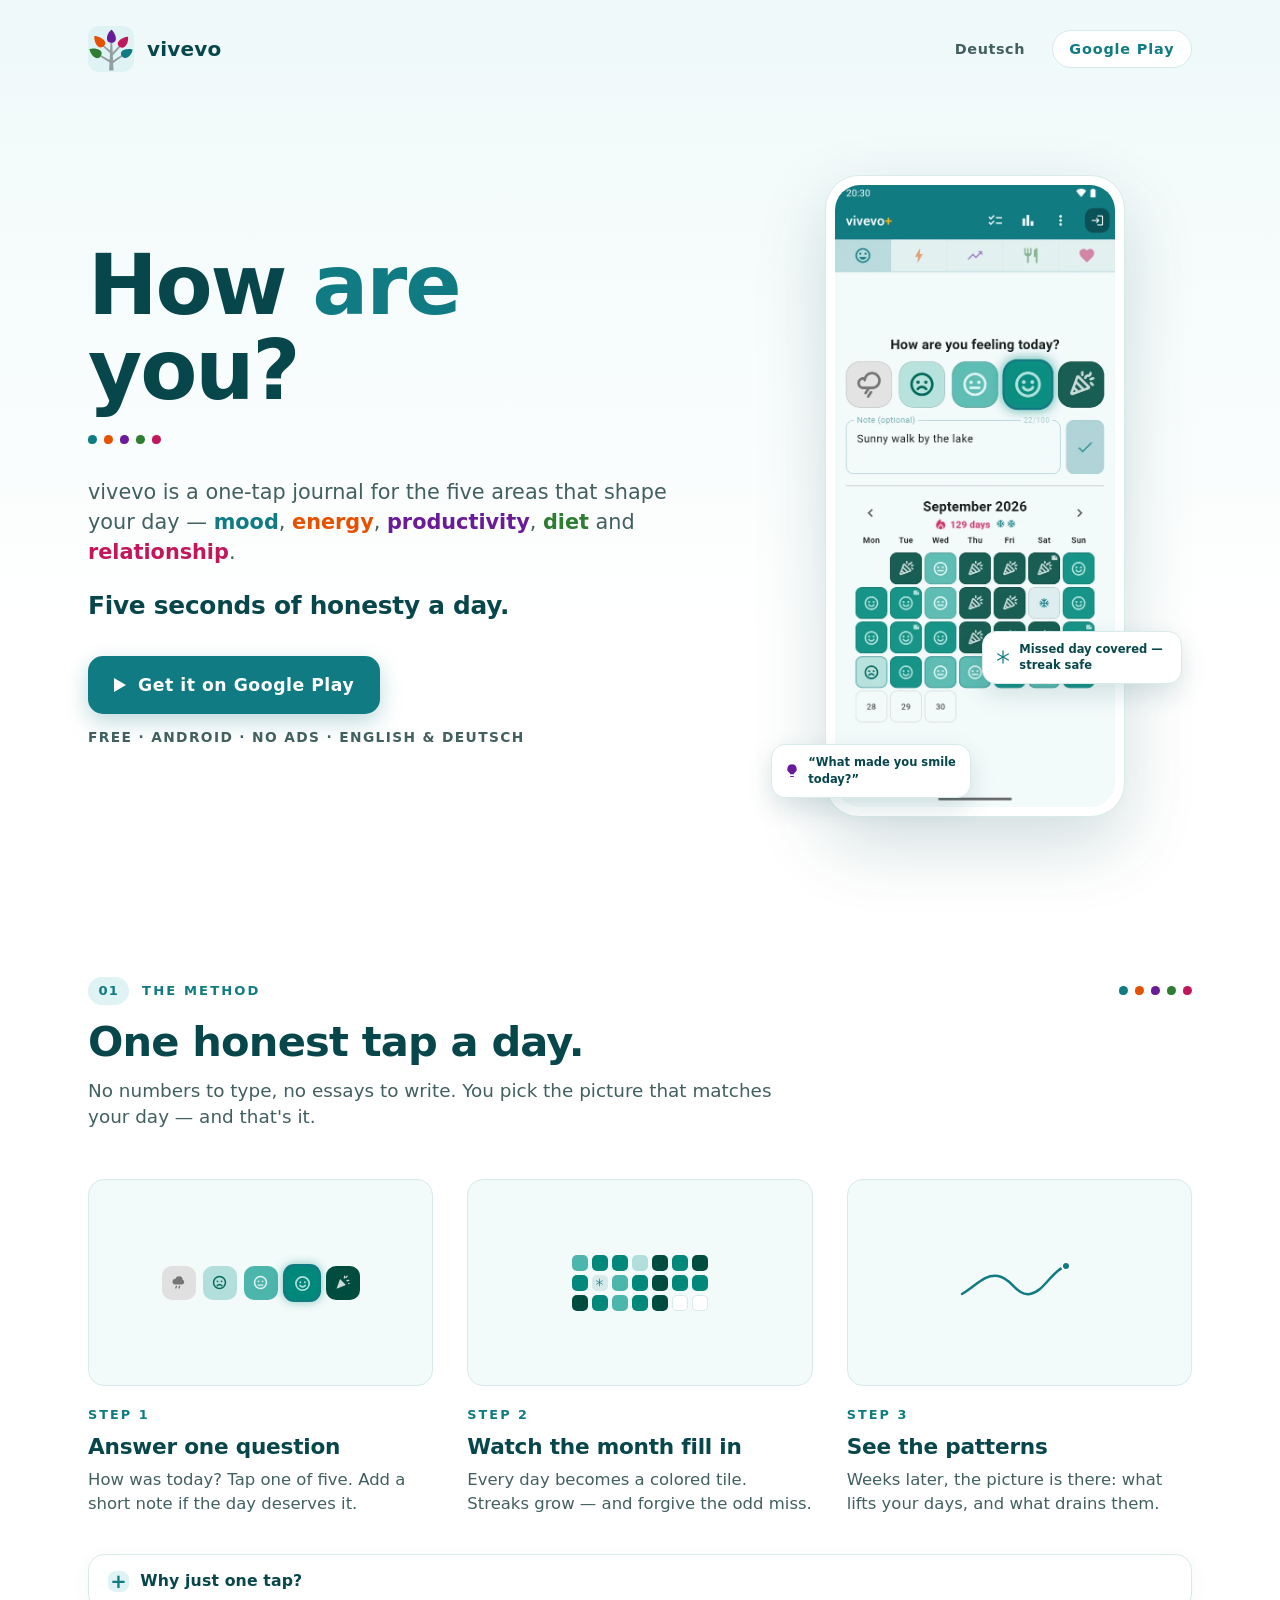
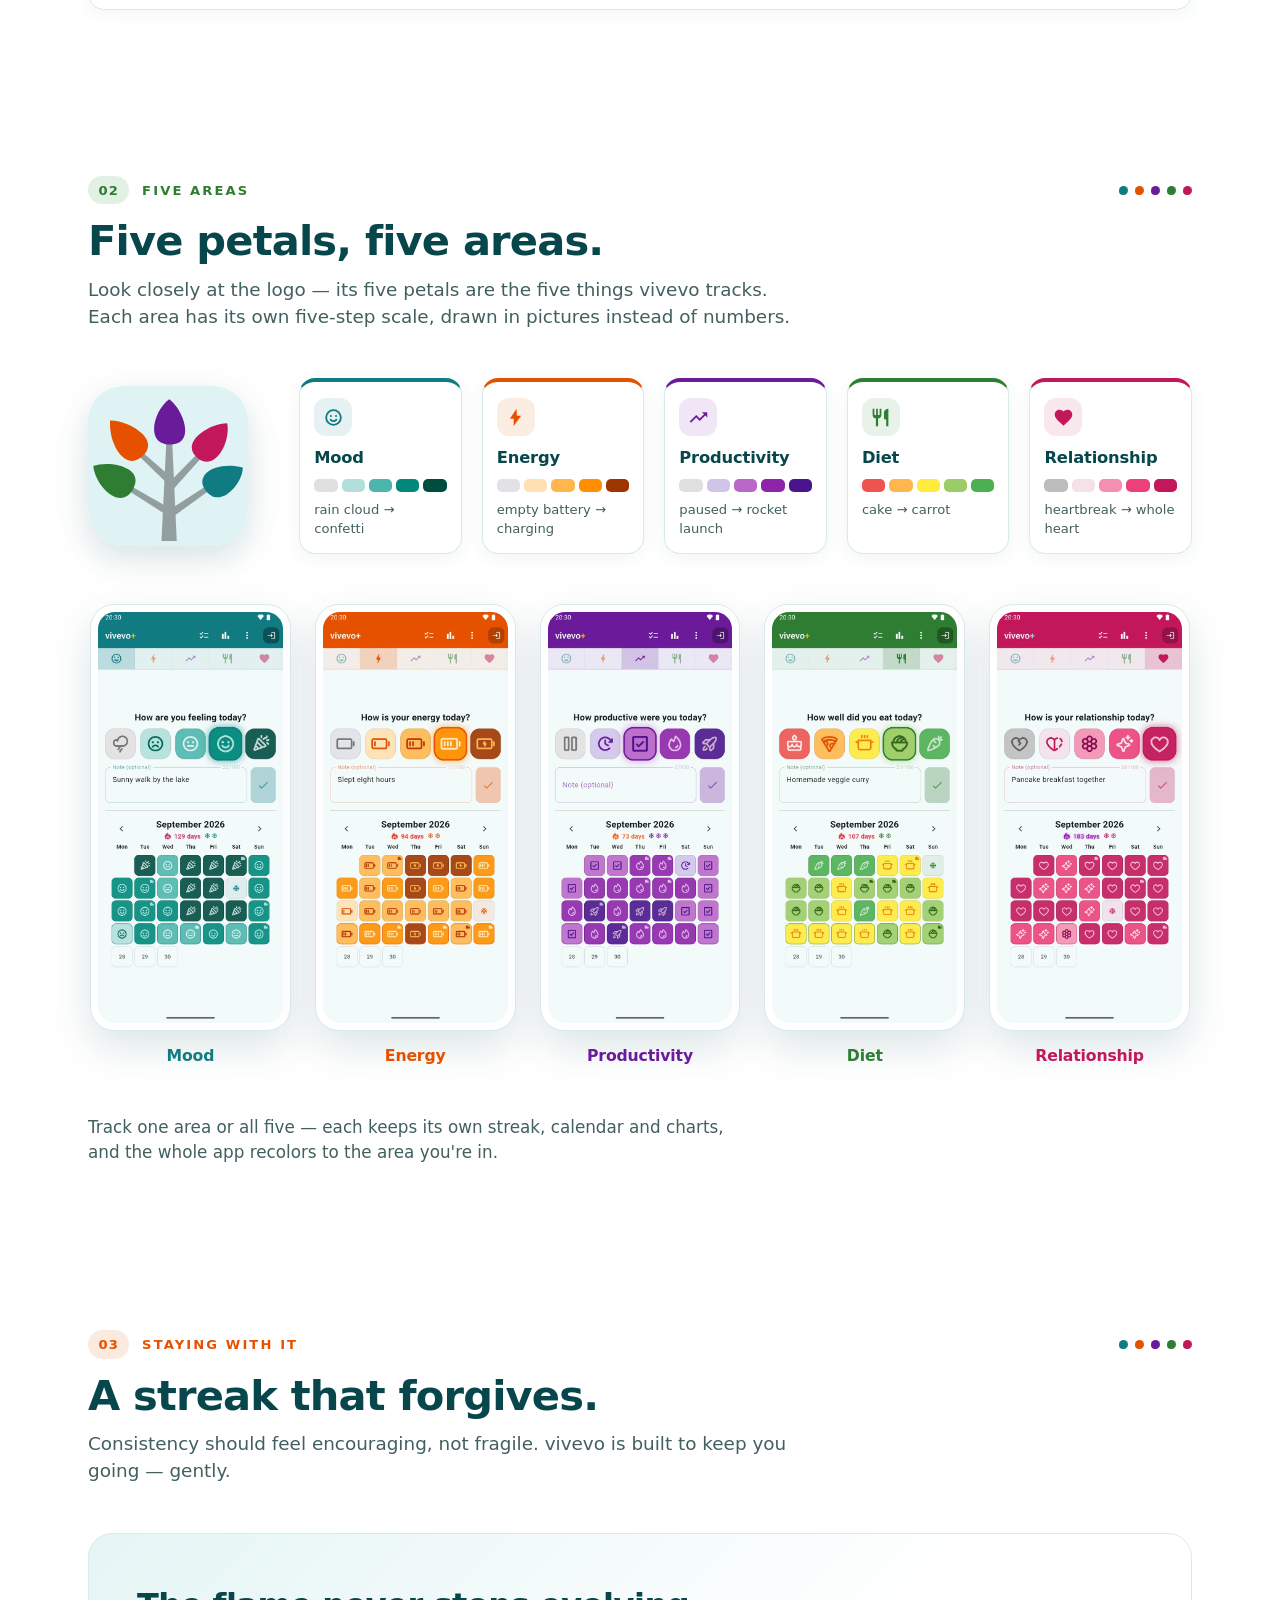
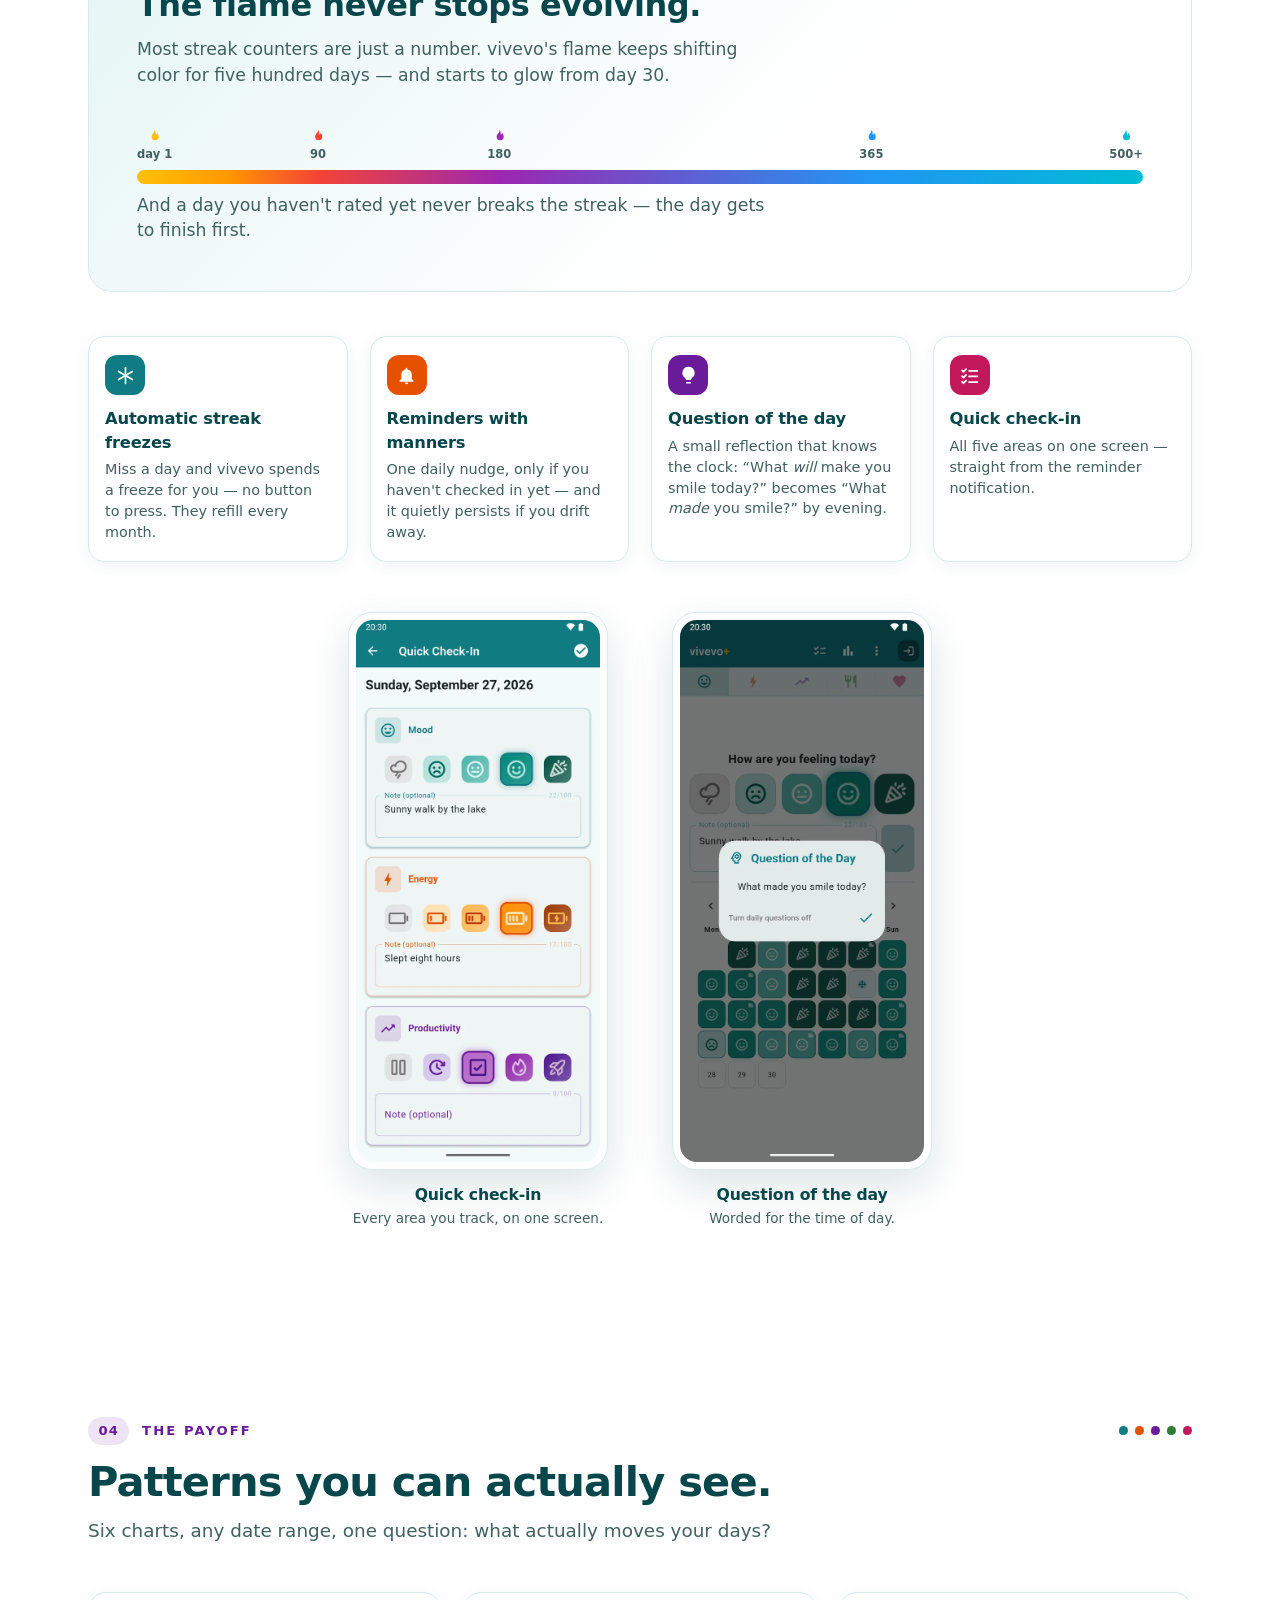
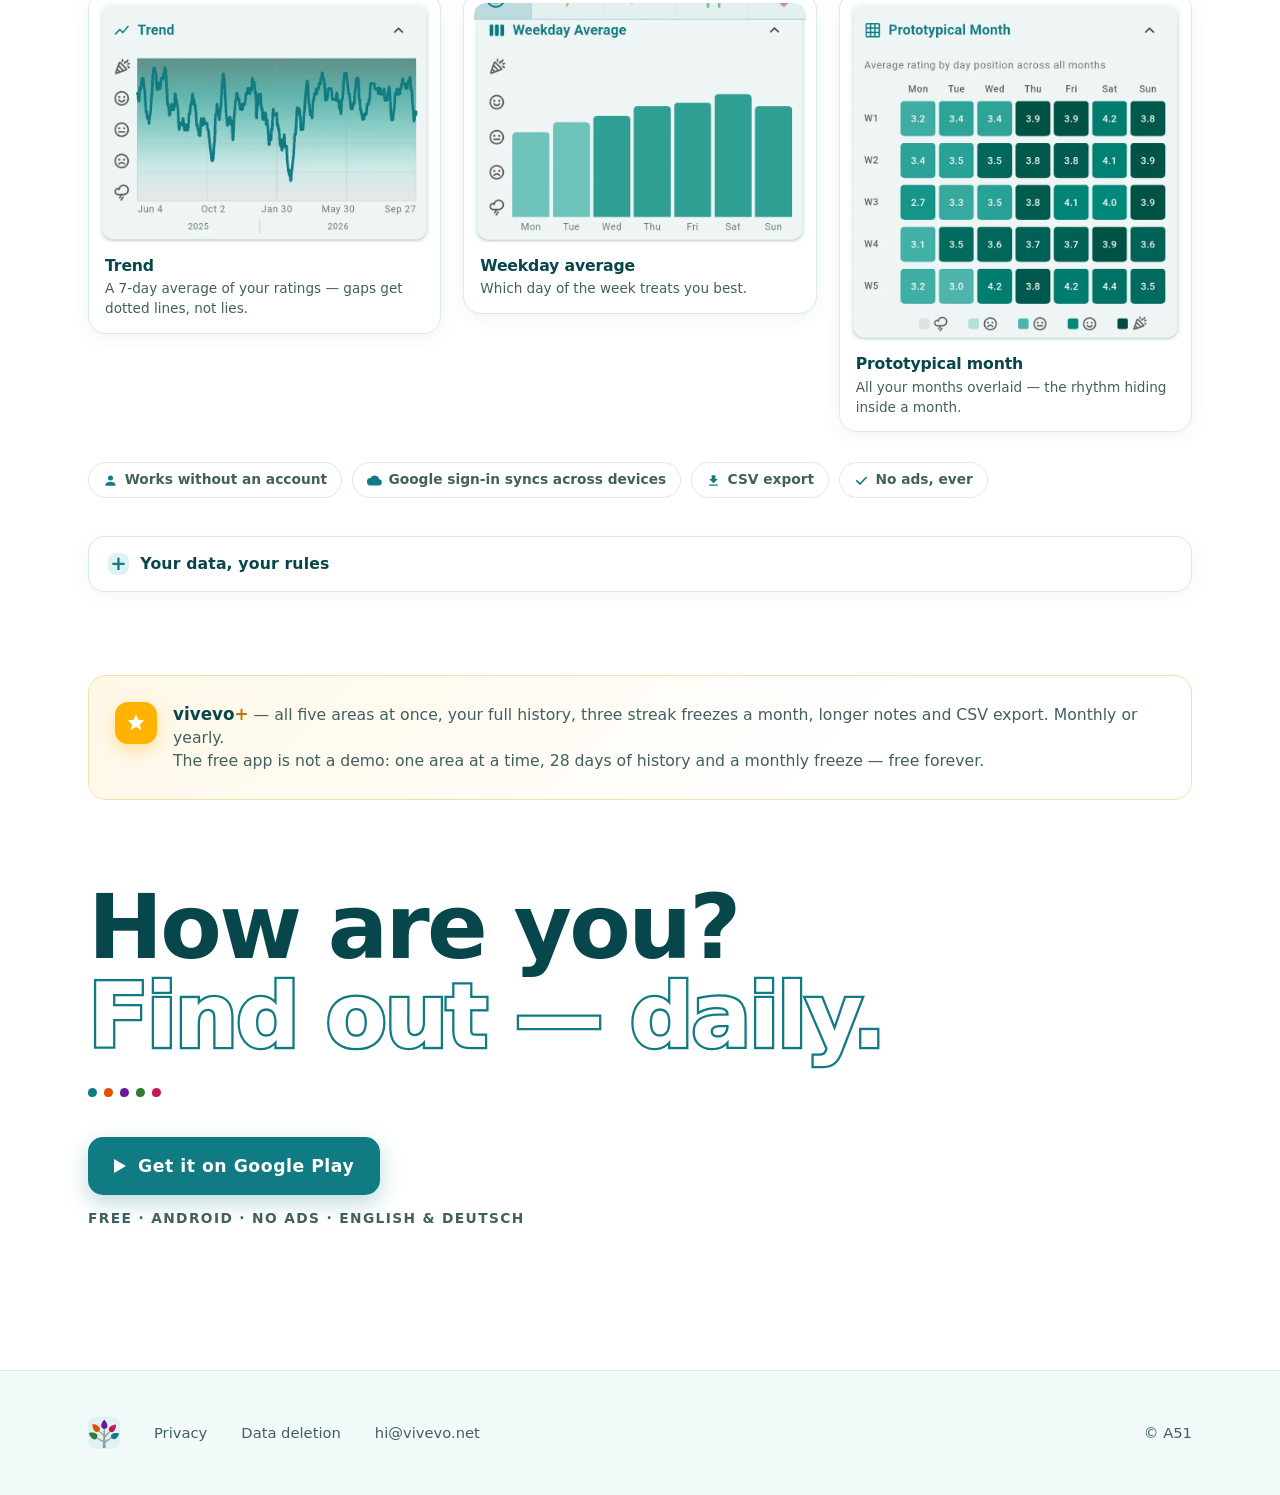
==== commit 8e0245e5: "Add a German version of the site vivevo.net/de/ carries the landing page in German, with the privacy" ====
--- a/index.html
+++ b/index.html
@@ -10,11 +10,17 @@
 <meta property="og:description" content="A one-tap journal for the five areas that shape your day. Five seconds of honesty, once a day.">
 <meta property="og:type" content="website">
 <meta property="og:url" content="https://vivevo.net/">
+<meta property="og:locale" content="en_US">
+<meta property="og:locale:alternate" content="de_DE">
 <meta property="og:image" content="https://vivevo.net/og.png">
 <meta property="og:image:width" content="1200">
 <meta property="og:image:height" content="630">
 <meta name="twitter:card" content="summary_large_image">
 <link rel="icon" type="image/svg+xml" href="vivevo.svg">
+<link rel="canonical" href="https://vivevo.net/">
+<link rel="alternate" hreflang="en" href="https://vivevo.net/">
+<link rel="alternate" hreflang="de" href="https://vivevo.net/de/">
+<link rel="alternate" hreflang="x-default" href="https://vivevo.net/">
 <link rel="stylesheet" href="site.css">
 </head>
 <body>
@@ -44,6 +50,7 @@
 <header class="wrap top">
   <img src="vivevo.svg" alt="" width="46" height="46">
   <span class="name">vivevo</span>
+  <a class="lang" href="de/index.html" hreflang="de" lang="de">Deutsch</a>
   <a class="toplink" href="https://play.google.com/store/apps/details?id=io.a51.vivevo">Google&nbsp;Play</a>
 </header>
 
--- a/site.css
+++ b/site.css
@@ -1,6 +1,6 @@
-/* The landing page's styles, out of index.html so another language's page
-   can share them rather than copy them. The legal pages have their own
-   legal.css with the same tokens. */
+/* The landing page's styles, shared by the English (index.html) and German
+   (de/index.html) pages so the two can't drift apart. The legal pages have
+   their own legal.css with the same tokens. */
 
 :root{
   --teal:#117B83;
@@ -35,7 +35,9 @@
 .top{display:flex;align-items:center;gap:13px;padding-block:clamp(16px,2.5vw,26px)}
 .top img{width:clamp(38px,4vw,46px);height:auto;border-radius:24%}
 .top .name{font-weight:800;font-size:clamp(1.05rem,2vw,1.25rem);letter-spacing:.01em}
-.top .toplink{margin-left:auto;color:var(--teal);text-decoration:none;font-weight:700;font-size:.9rem;letter-spacing:.06em;border:1.5px solid var(--line);background:#fff;border-radius:999px;padding:.55em 1.15em;white-space:nowrap}
+.top .lang{margin-left:auto;color:var(--body);text-decoration:none;font-weight:700;font-size:.9rem;letter-spacing:.04em;border-radius:999px;padding:.55em .95em;white-space:nowrap}
+.top .lang:hover{color:var(--teal);background:#fff}
+.top .toplink{color:var(--teal);text-decoration:none;font-weight:700;font-size:.9rem;letter-spacing:.06em;border:1.5px solid var(--line);background:#fff;border-radius:999px;padding:.55em 1.15em;white-space:nowrap}
 .top .toplink:hover{border-color:var(--teal);background:var(--mist-soft)}
 
 /* ---------- petal dots ---------- */
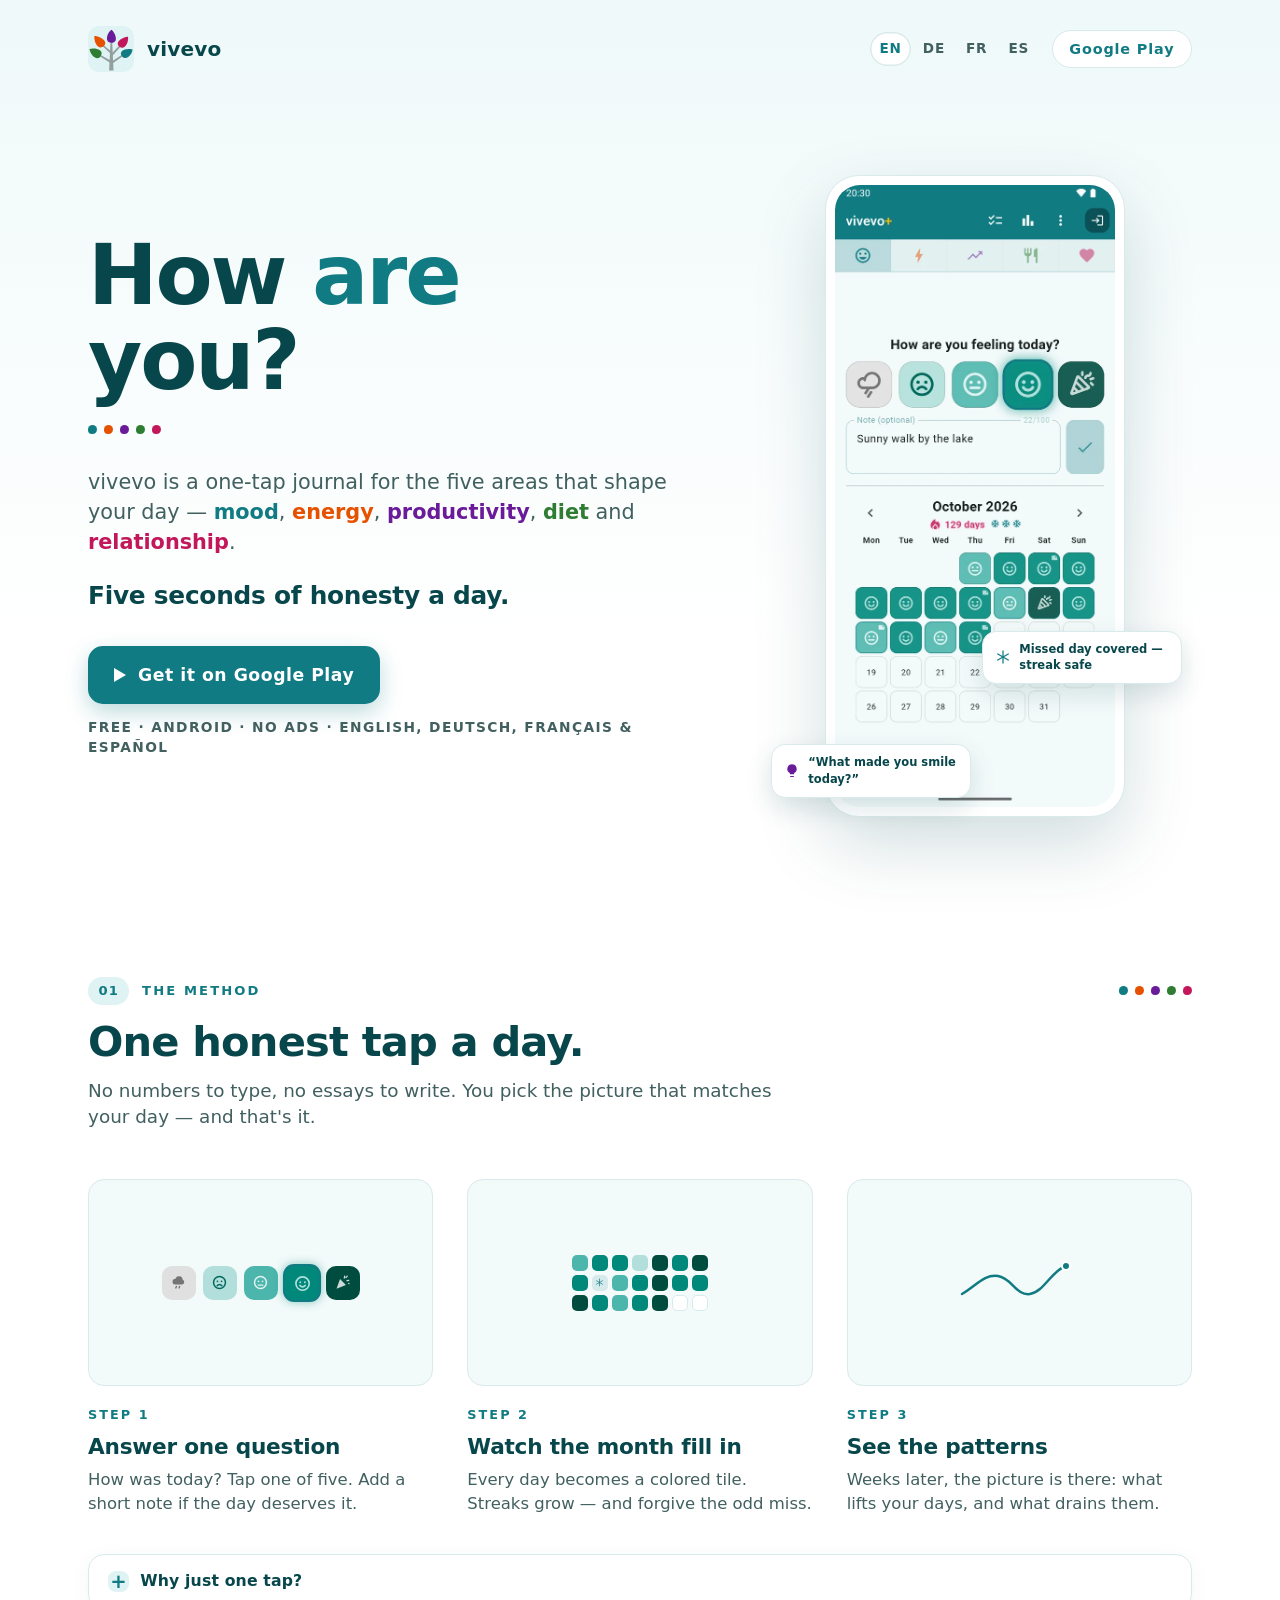
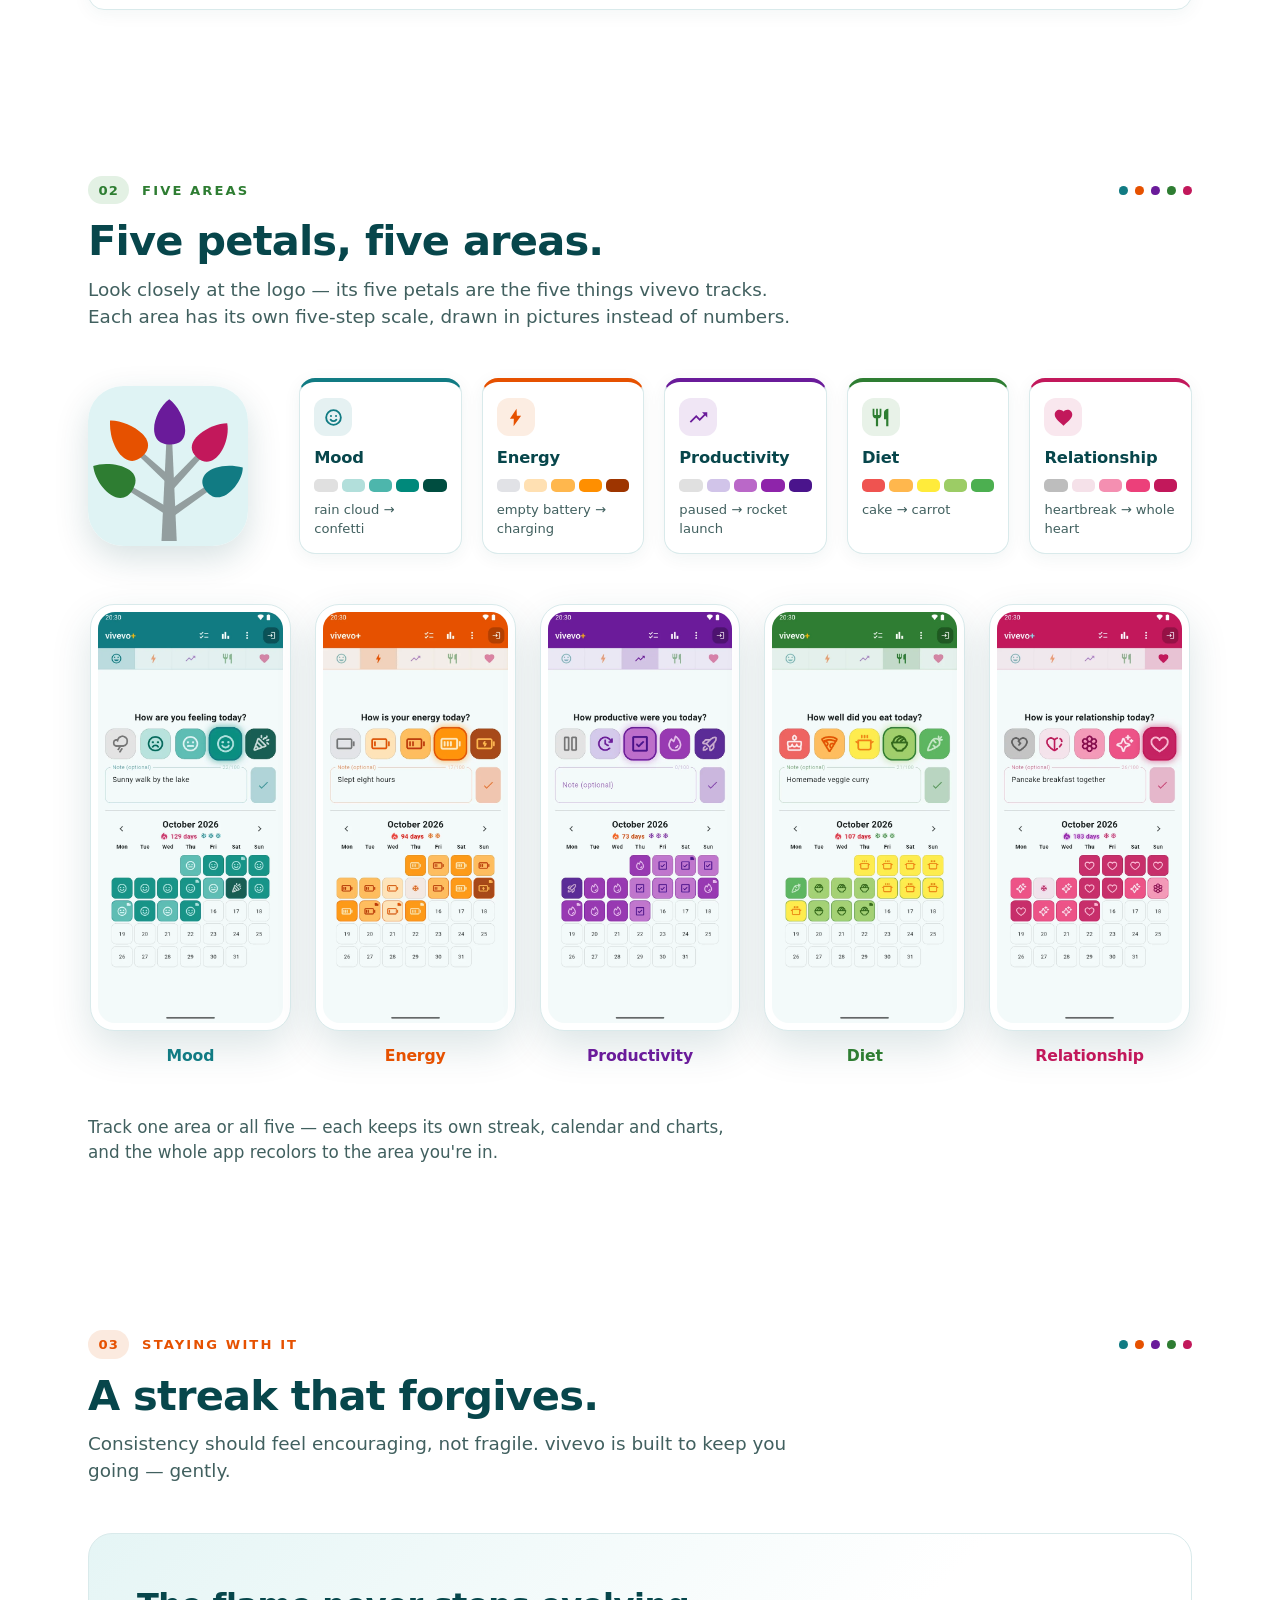
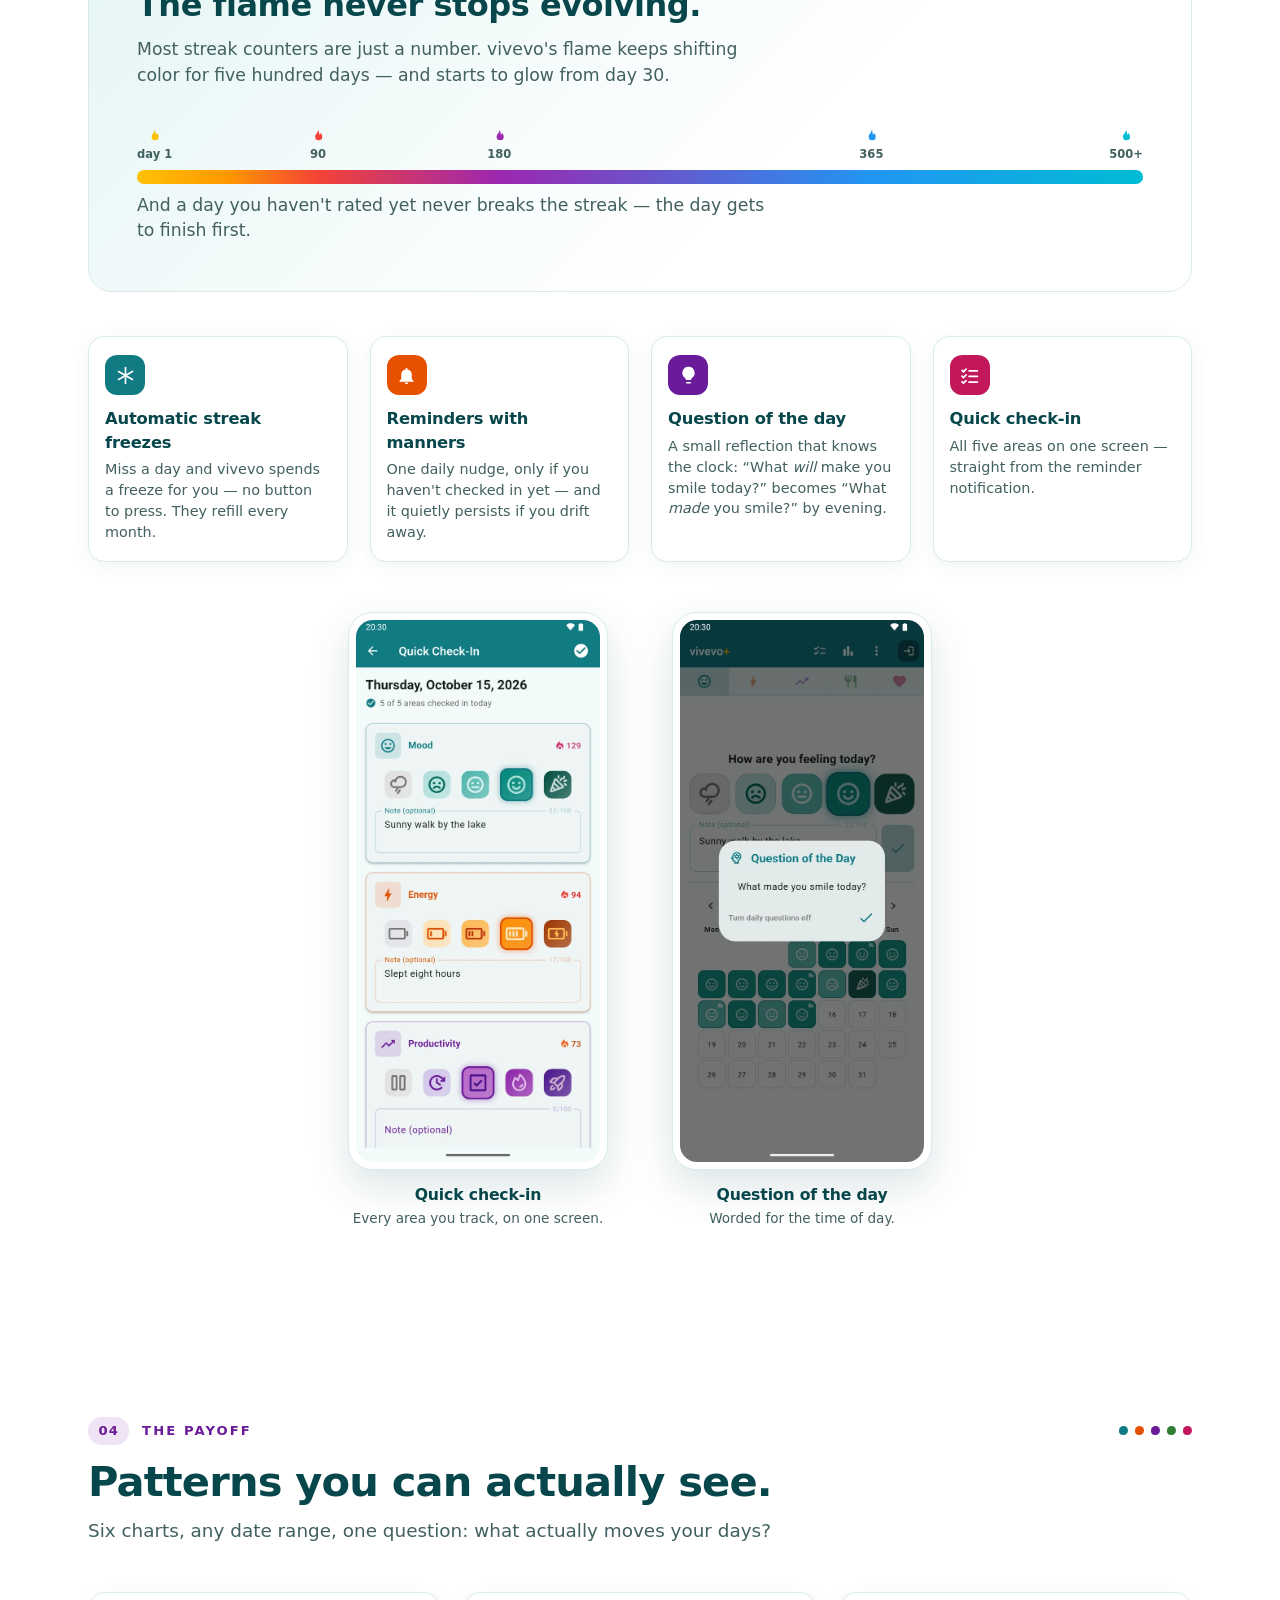
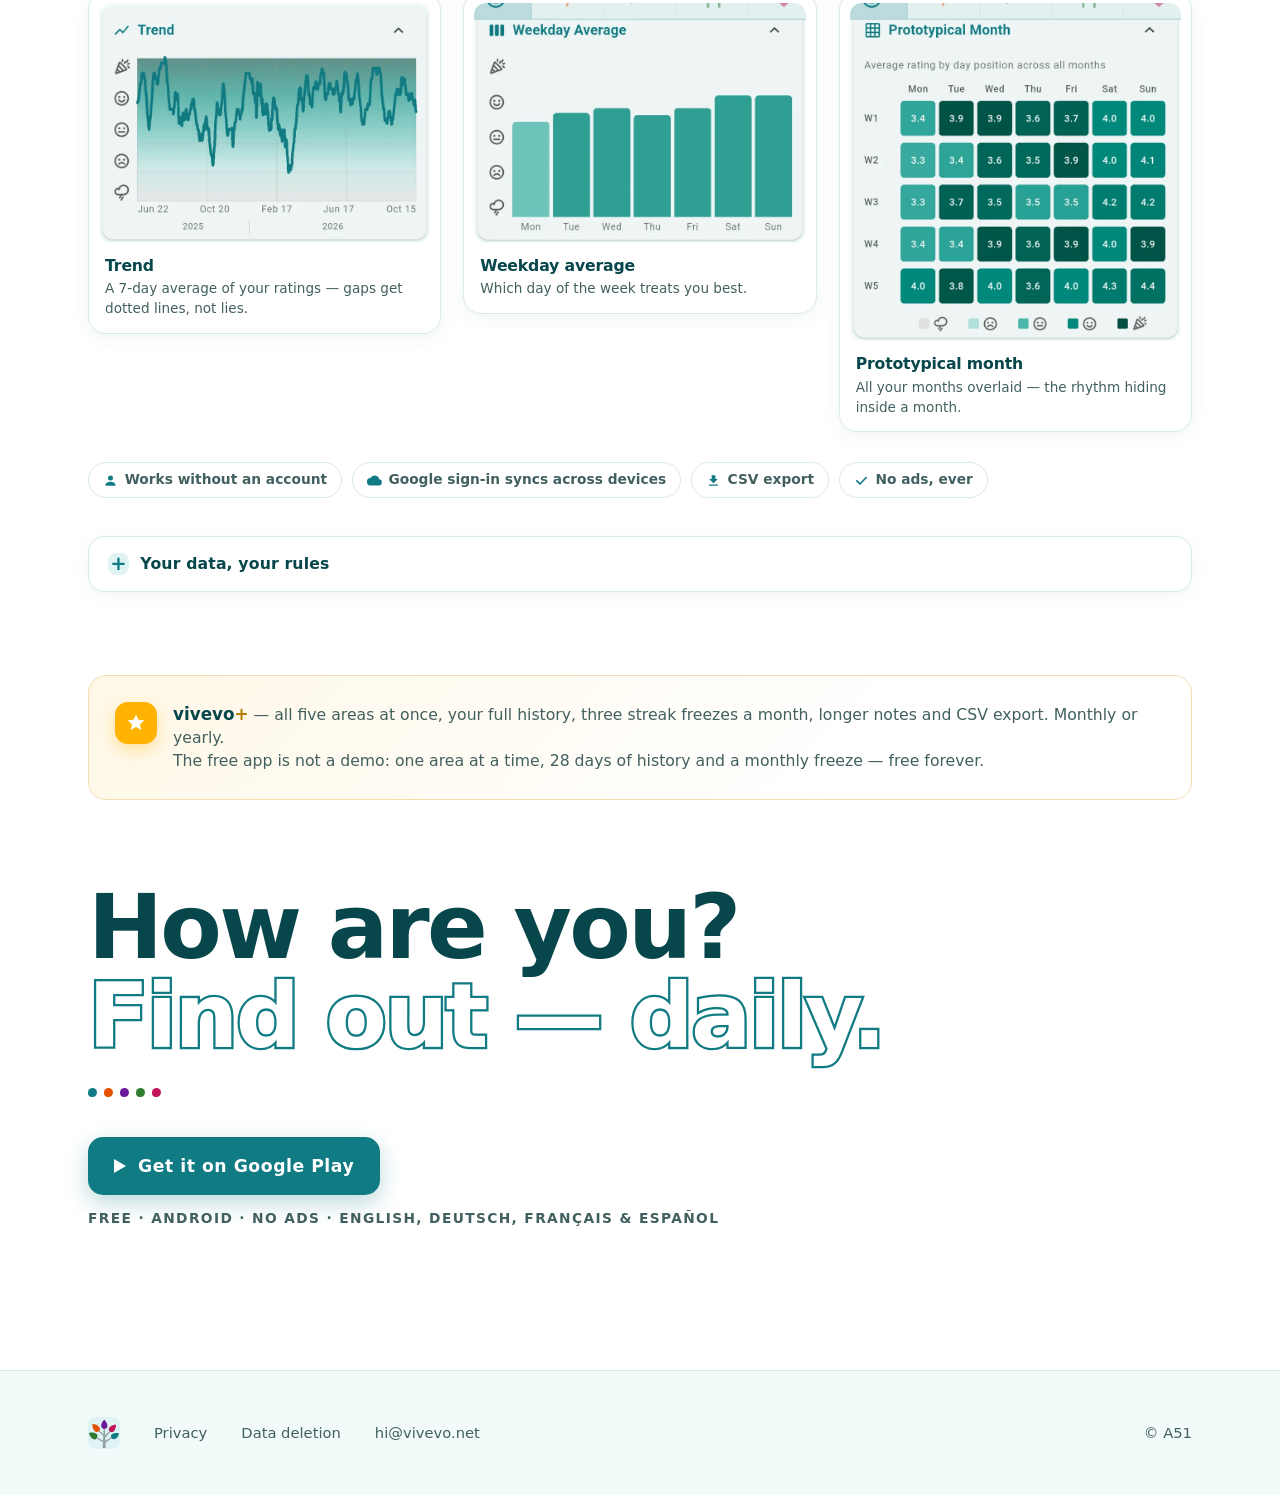
==== commit 5f780413: "Add French and Spanish versions with a language switcher - fr/ and es/: landing page, privacy policy" ====
--- a/index.html
+++ b/index.html
@@ -12,6 +12,8 @@
 <meta property="og:url" content="https://vivevo.net/">
 <meta property="og:locale" content="en_US">
 <meta property="og:locale:alternate" content="de_DE">
+<meta property="og:locale:alternate" content="fr_FR">
+<meta property="og:locale:alternate" content="es_ES">
 <meta property="og:image" content="https://vivevo.net/og.png">
 <meta property="og:image:width" content="1200">
 <meta property="og:image:height" content="630">
@@ -20,6 +22,8 @@
 <link rel="canonical" href="https://vivevo.net/">
 <link rel="alternate" hreflang="en" href="https://vivevo.net/">
 <link rel="alternate" hreflang="de" href="https://vivevo.net/de/">
+<link rel="alternate" hreflang="fr" href="https://vivevo.net/fr/">
+<link rel="alternate" hreflang="es" href="https://vivevo.net/es/">
 <link rel="alternate" hreflang="x-default" href="https://vivevo.net/">
 <link rel="stylesheet" href="site.css">
 </head>
@@ -50,7 +54,12 @@
 <header class="wrap top">
   <img src="vivevo.svg" alt="" width="46" height="46">
   <span class="name">vivevo</span>
-  <a class="lang" href="de/index.html" hreflang="de" lang="de">Deutsch</a>
+  <nav class="langs" aria-label="Language">
+    <a href="index.html" hreflang="en" lang="en" title="English" aria-label="English" aria-current="page">EN</a>
+    <a href="de/index.html" hreflang="de" lang="de" title="Deutsch" aria-label="Deutsch">DE</a>
+    <a href="fr/index.html" hreflang="fr" lang="fr" title="Français" aria-label="Français">FR</a>
+    <a href="es/index.html" hreflang="es" lang="es" title="Español" aria-label="Español">ES</a>
+  </nav>
   <a class="toplink" href="https://play.google.com/store/apps/details?id=io.a51.vivevo">Google&nbsp;Play</a>
 </header>
 
@@ -65,13 +74,13 @@
         <b class="w-diet">diet</b> and <b class="w-rel">relationship</b>.</p>
       <p class="pitch">Five seconds of honesty a day.</p>
       <a class="play" href="https://play.google.com/store/apps/details?id=io.a51.vivevo"><span class="tri" aria-hidden="true"></span>Get it on Google&nbsp;Play</a>
-      <p class="free">Free &middot; Android &middot; No ads &middot; English &amp; Deutsch</p>
+      <p class="free">Free &middot; Android &middot; No ads &middot; English, Deutsch, Français &amp; Español</p>
     </div>
 
     <figure class="hero-art">
       <div class="phone">
         <img src="shots/en/home_mood.webp" width="600" height="1333" fetchpriority="high"
-          alt="The vivevo home screen: the question “How are you feeling today?” above five rating tiles from rain cloud to confetti, today’s note “Sunny walk by the lake”, and a September calendar of colored day tiles under a 129-day streak.">
+          alt="The vivevo home screen: the question “How are you feeling today?” above five rating tiles from rain cloud to confetti, today’s note “Sunny walk by the lake”, and an October calendar of colored day tiles under a 129-day streak.">
       </div>
       <span class="fcard f-qotd" aria-hidden="true"><svg class="ic"><use href="#i-bulb"/></svg>“What made you smile today?”</span>
       <span class="fcard f-frozen" aria-hidden="true"><svg class="ic"><use href="#i-snow"/></svg>Missed day covered — streak safe</span>
@@ -237,7 +246,7 @@
     </ul>
     <ul class="shots two" aria-label="Two more screens">
       <li><figure><div class="phone"><img src="shots/en/checkin.webp" width="600" height="1333" loading="lazy" decoding="async"
-        alt="Quick check-in for Sunday, September 27, 2026: mood, energy and productivity rated, with notes such as “Sunny walk by the lake”."></div>
+        alt="Quick check-in for Thursday, October 15, 2026: mood, energy and productivity rated, with notes such as “Sunny walk by the lake”."></div>
         <figcaption><b>Quick check-in</b><span>Every area you track, on one screen.</span></figcaption></figure></li>
       <li><figure><div class="phone"><img src="shots/en/question.webp" width="600" height="1333" loading="lazy" decoding="async"
         alt="The question of the day, “What made you smile today?”, over the home screen."></div>
@@ -254,12 +263,12 @@
     <div class="charts">
       <figure class="chart">
         <img src="shots/en/chart_trend.webp" width="800" height="578" loading="lazy" decoding="async"
-          alt="The Trend card: a 7-day average of mood ratings from June 2025 to September 2026, drawn over the five mood colors.">
+          alt="The Trend card: a 7-day average of mood ratings from June 2025 to October 2026, drawn over the five mood colors.">
         <figcaption><b>Trend</b><span>A 7-day average of your ratings — gaps get dotted lines, not lies.</span></figcaption>
       </figure>
       <figure class="chart">
         <img src="shots/en/chart_weekday.webp" width="800" height="578" loading="lazy" decoding="async"
-          alt="The Weekday Average card: one bar per weekday, rising from Monday to a high on Saturday.">
+          alt="The Weekday Average card: one bar per weekday, lowest on Monday, highest on Saturday and Sunday.">
         <figcaption><b>Weekday average</b><span>Which day of the week treats you best.</span></figcaption>
       </figure>
       <figure class="chart">
@@ -295,7 +304,7 @@
     <h2>How are you?<br><span class="hollow">Find out — daily.</span></h2>
     <span class="petals" aria-hidden="true"><i></i><i></i><i></i><i></i><i></i></span><br>
     <a class="play" href="https://play.google.com/store/apps/details?id=io.a51.vivevo"><span class="tri" aria-hidden="true"></span>Get it on Google&nbsp;Play</a>
-    <p class="free">Free &middot; Android &middot; No ads &middot; English &amp; Deutsch</p>
+    <p class="free">Free &middot; Android &middot; No ads &middot; English, Deutsch, Français &amp; Español</p>
   </section>
 
 </main>
--- a/site.css
+++ b/site.css
@@ -35,8 +35,10 @@
 .top{display:flex;align-items:center;gap:13px;padding-block:clamp(16px,2.5vw,26px)}
 .top img{width:clamp(38px,4vw,46px);height:auto;border-radius:24%}
 .top .name{font-weight:800;font-size:clamp(1.05rem,2vw,1.25rem);letter-spacing:.01em}
-.top .lang{margin-left:auto;color:var(--body);text-decoration:none;font-weight:700;font-size:.9rem;letter-spacing:.04em;border-radius:999px;padding:.55em .95em;white-space:nowrap}
-.top .lang:hover{color:var(--teal);background:#fff}
+.top .langs{margin-left:auto;display:flex;gap:2px}
+.top .langs a{color:var(--body);text-decoration:none;font-weight:700;font-size:.85rem;letter-spacing:.06em;border-radius:999px;padding:.55em .7em;white-space:nowrap}
+.top .langs a:hover{color:var(--teal);background:#fff}
+.top .langs a[aria-current]{color:var(--teal);background:#fff;box-shadow:inset 0 0 0 1.5px var(--line)}
 .top .toplink{color:var(--teal);text-decoration:none;font-weight:700;font-size:.9rem;letter-spacing:.06em;border:1.5px solid var(--line);background:#fff;border-radius:999px;padding:.55em 1.15em;white-space:nowrap}
 .top .toplink:hover{border-color:var(--teal);background:var(--mist-soft)}
 
@@ -256,6 +258,7 @@
 }
 @media (max-width:440px){
   .top .toplink{display:none}
+  .top .langs a{padding:.55em .5em}
   .tiles{grid-template-columns:1fr}
   .fcard{display:none}
   .shots{grid-auto-columns:58vw}
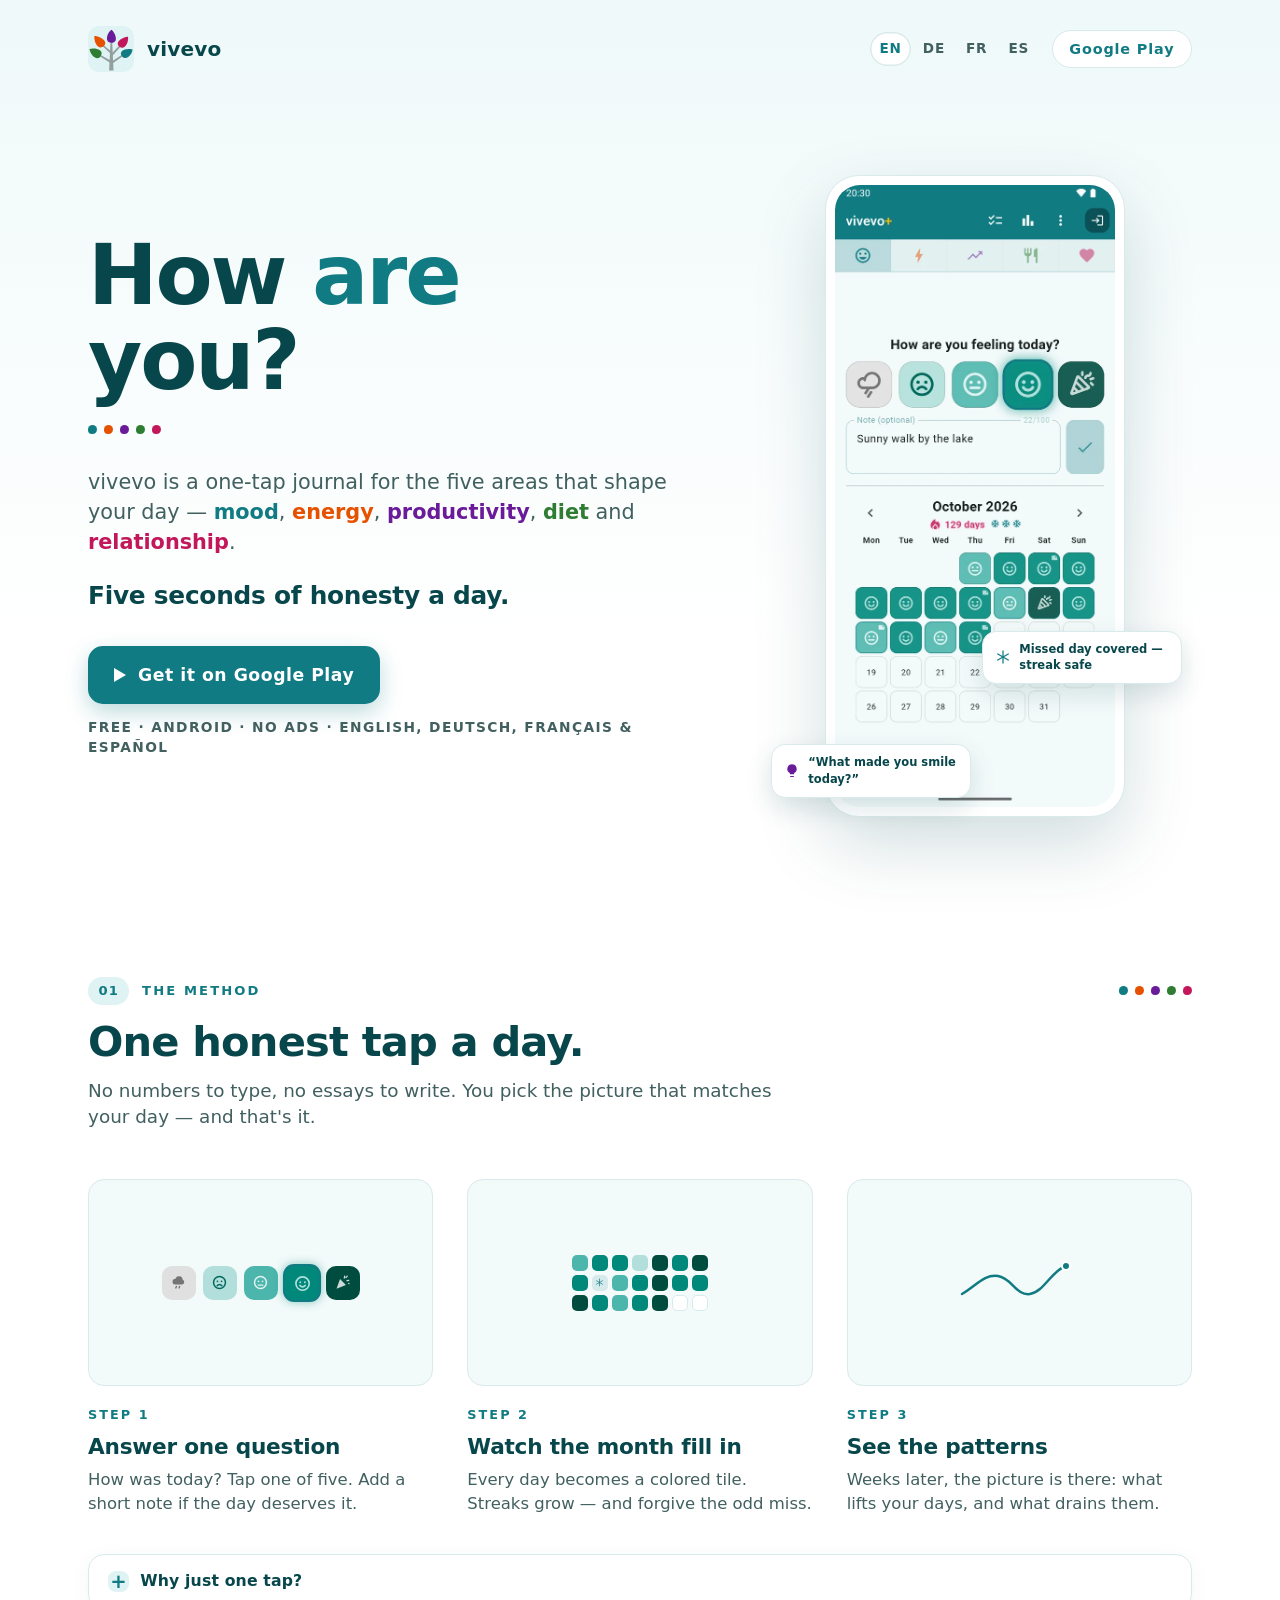
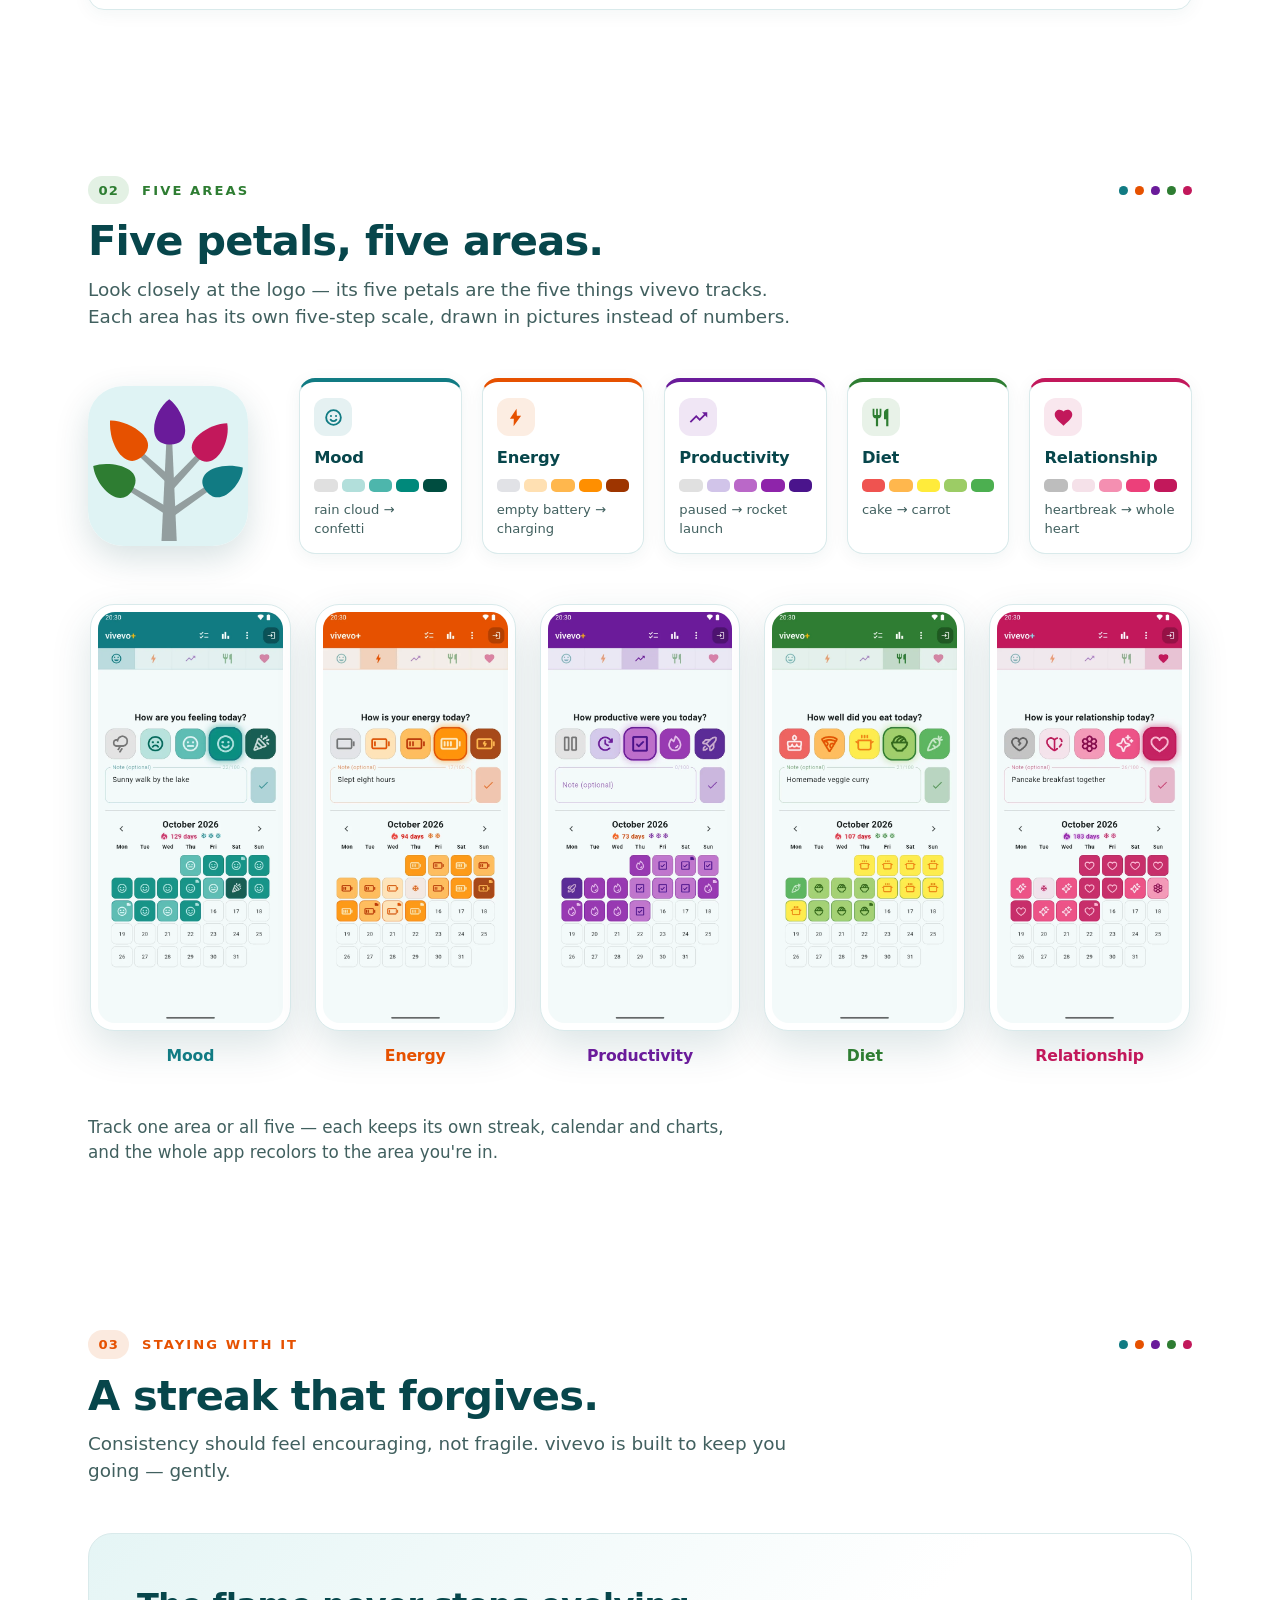
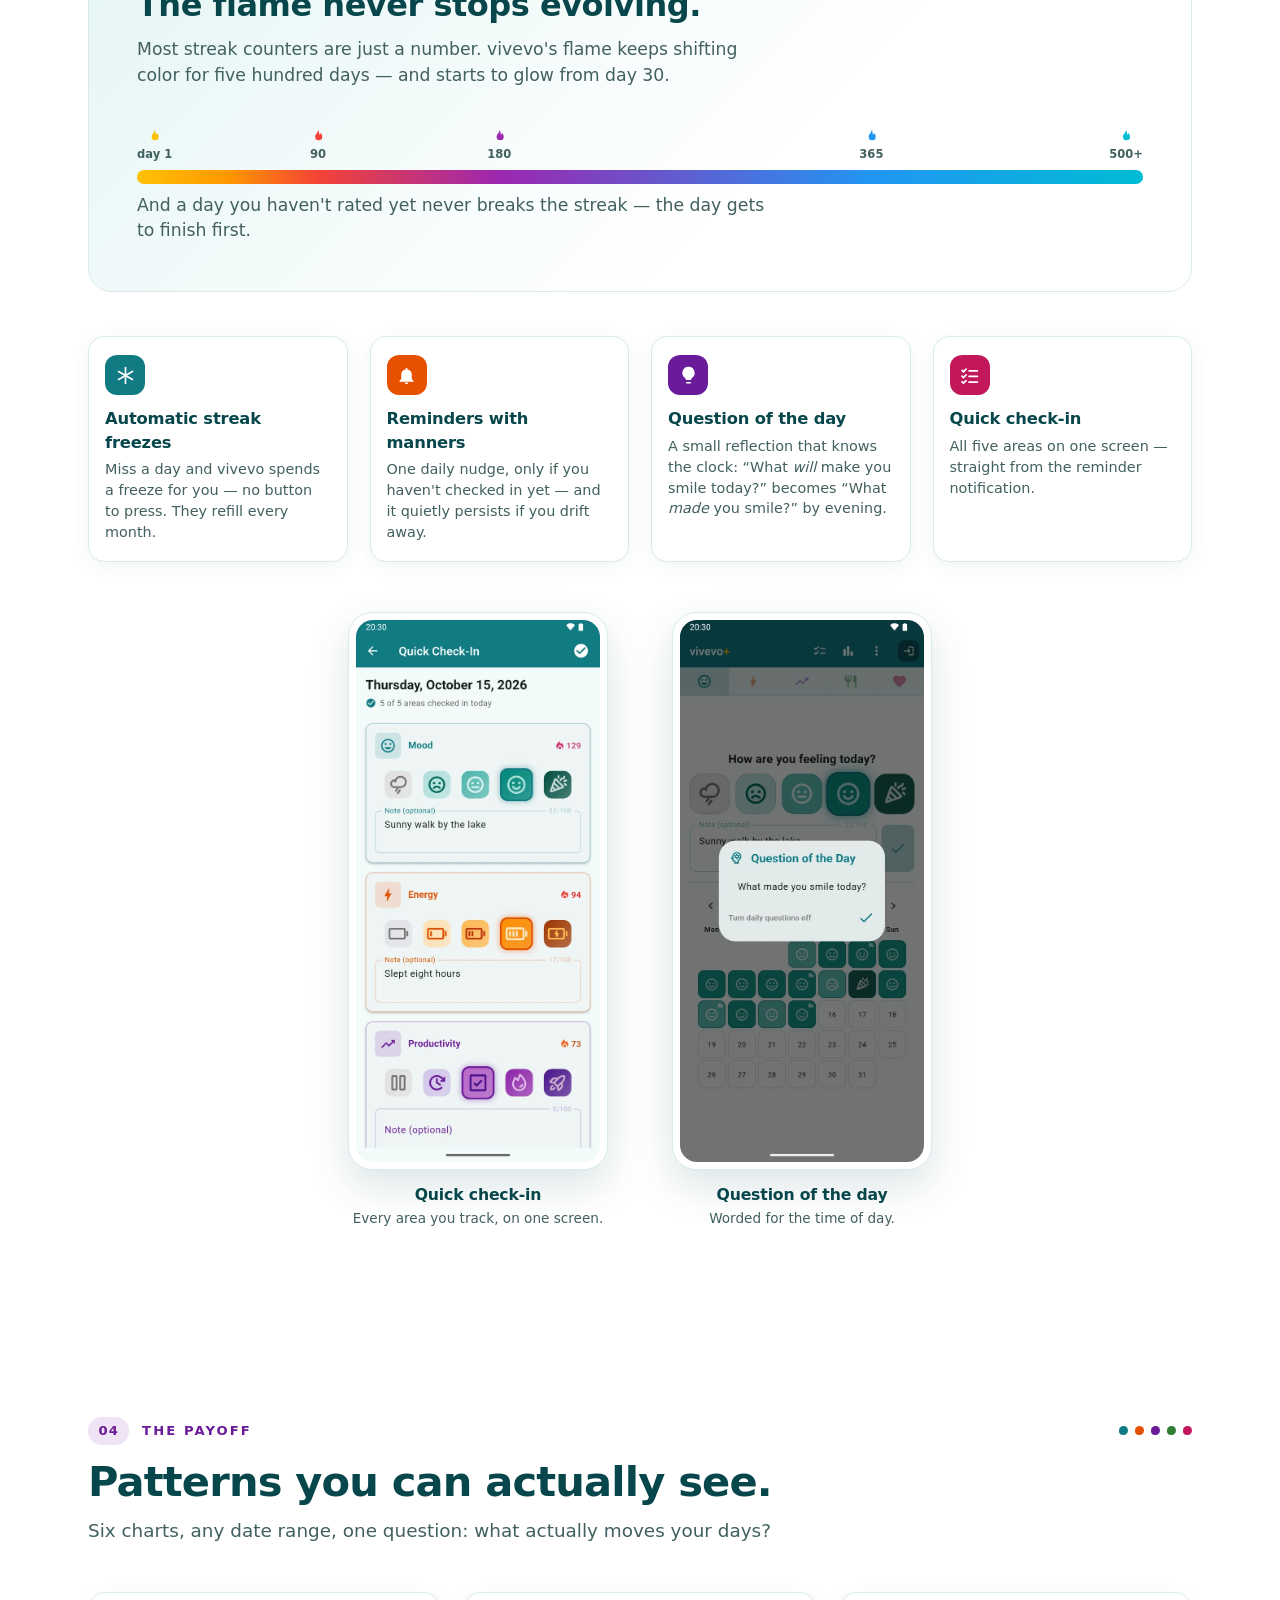
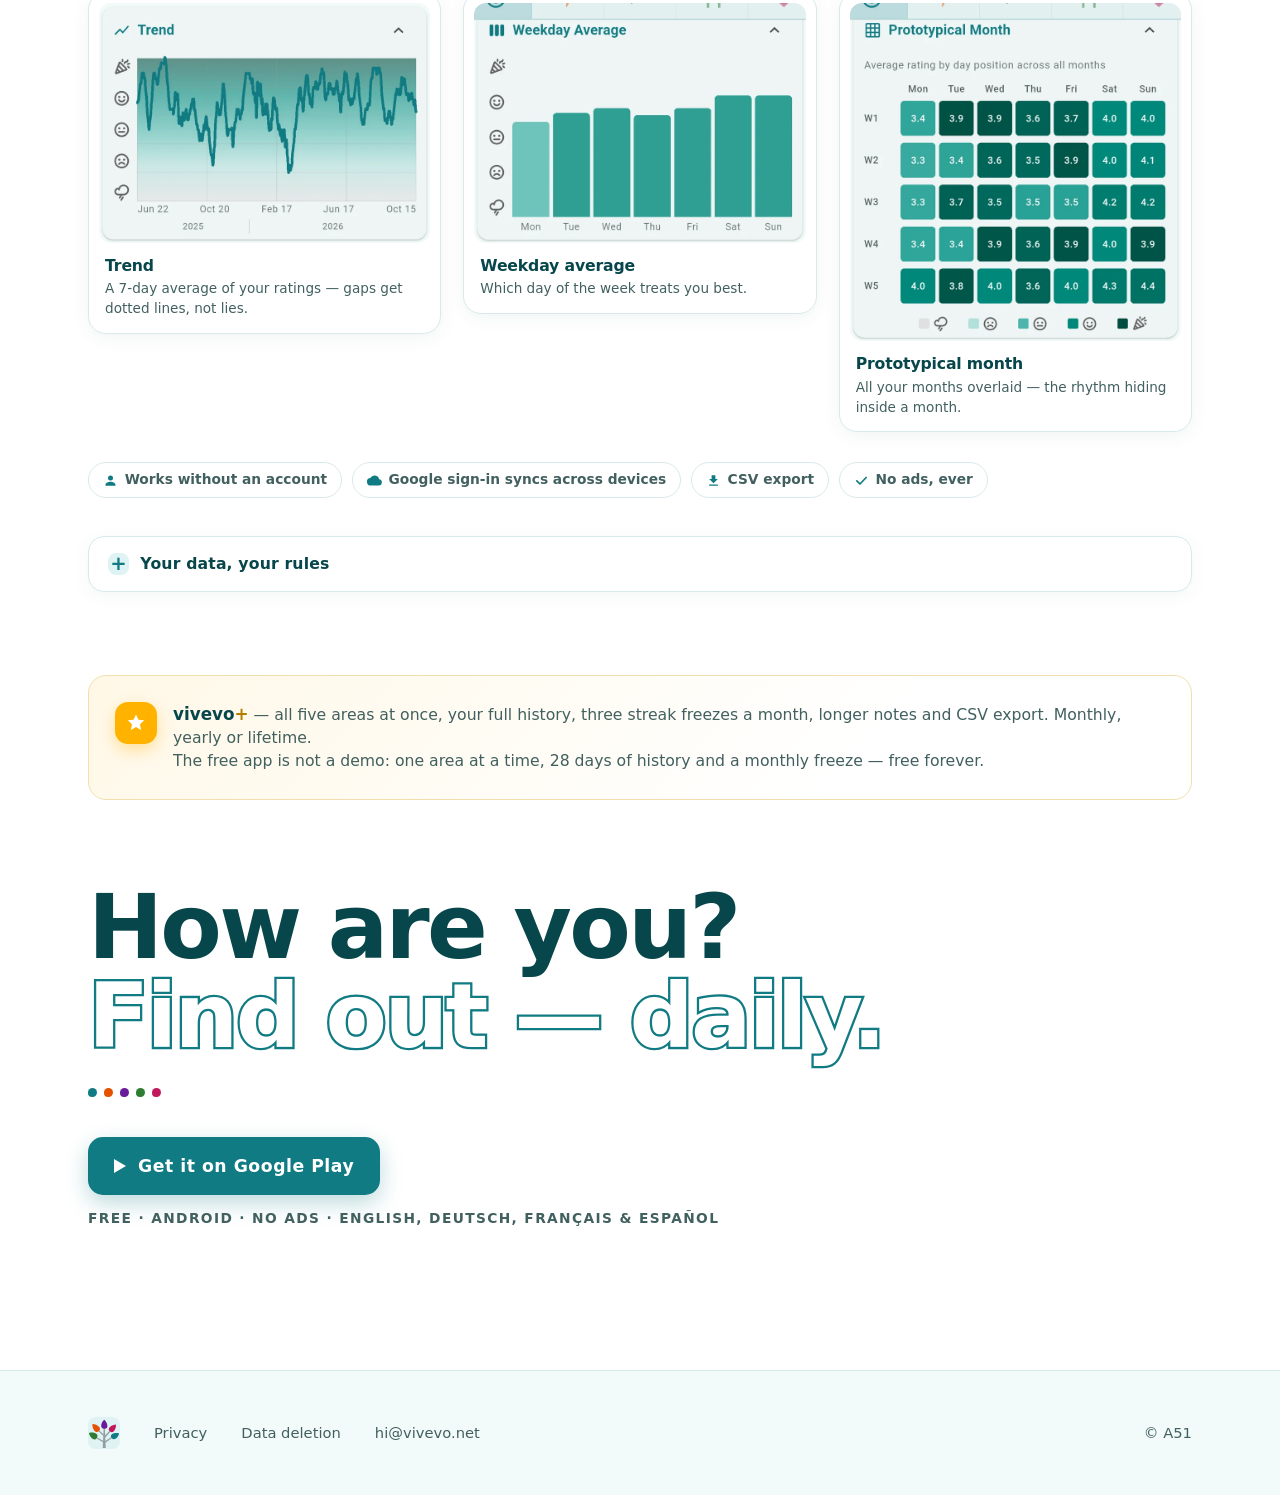
==== commit 19537760: "Name the lifetime plan next to monthly and yearly vivevo+ is also sold as a one-time lifetime unlock" ====
--- a/index.html
+++ b/index.html
@@ -295,7 +295,7 @@
   <section class="wrap" aria-label="vivevo plus" style="padding-block:0">
     <div class="plus">
       <span class="pchip" aria-hidden="true"><svg class="ic"><use href="#i-star"/></svg></span>
-      <p><b class="pname">vivevo<em>+</em></b> — all five areas at once, your full history, three streak freezes a month, longer notes and CSV export. Monthly or yearly.<br>
+      <p><b class="pname">vivevo<em>+</em></b> — all five areas at once, your full history, three streak freezes a month, longer notes and CSV export. Monthly, yearly or lifetime.<br>
       The free app is not a demo: one area at a time, 28 days of history and a monthly freeze — free forever.</p>
     </div>
   </section>
